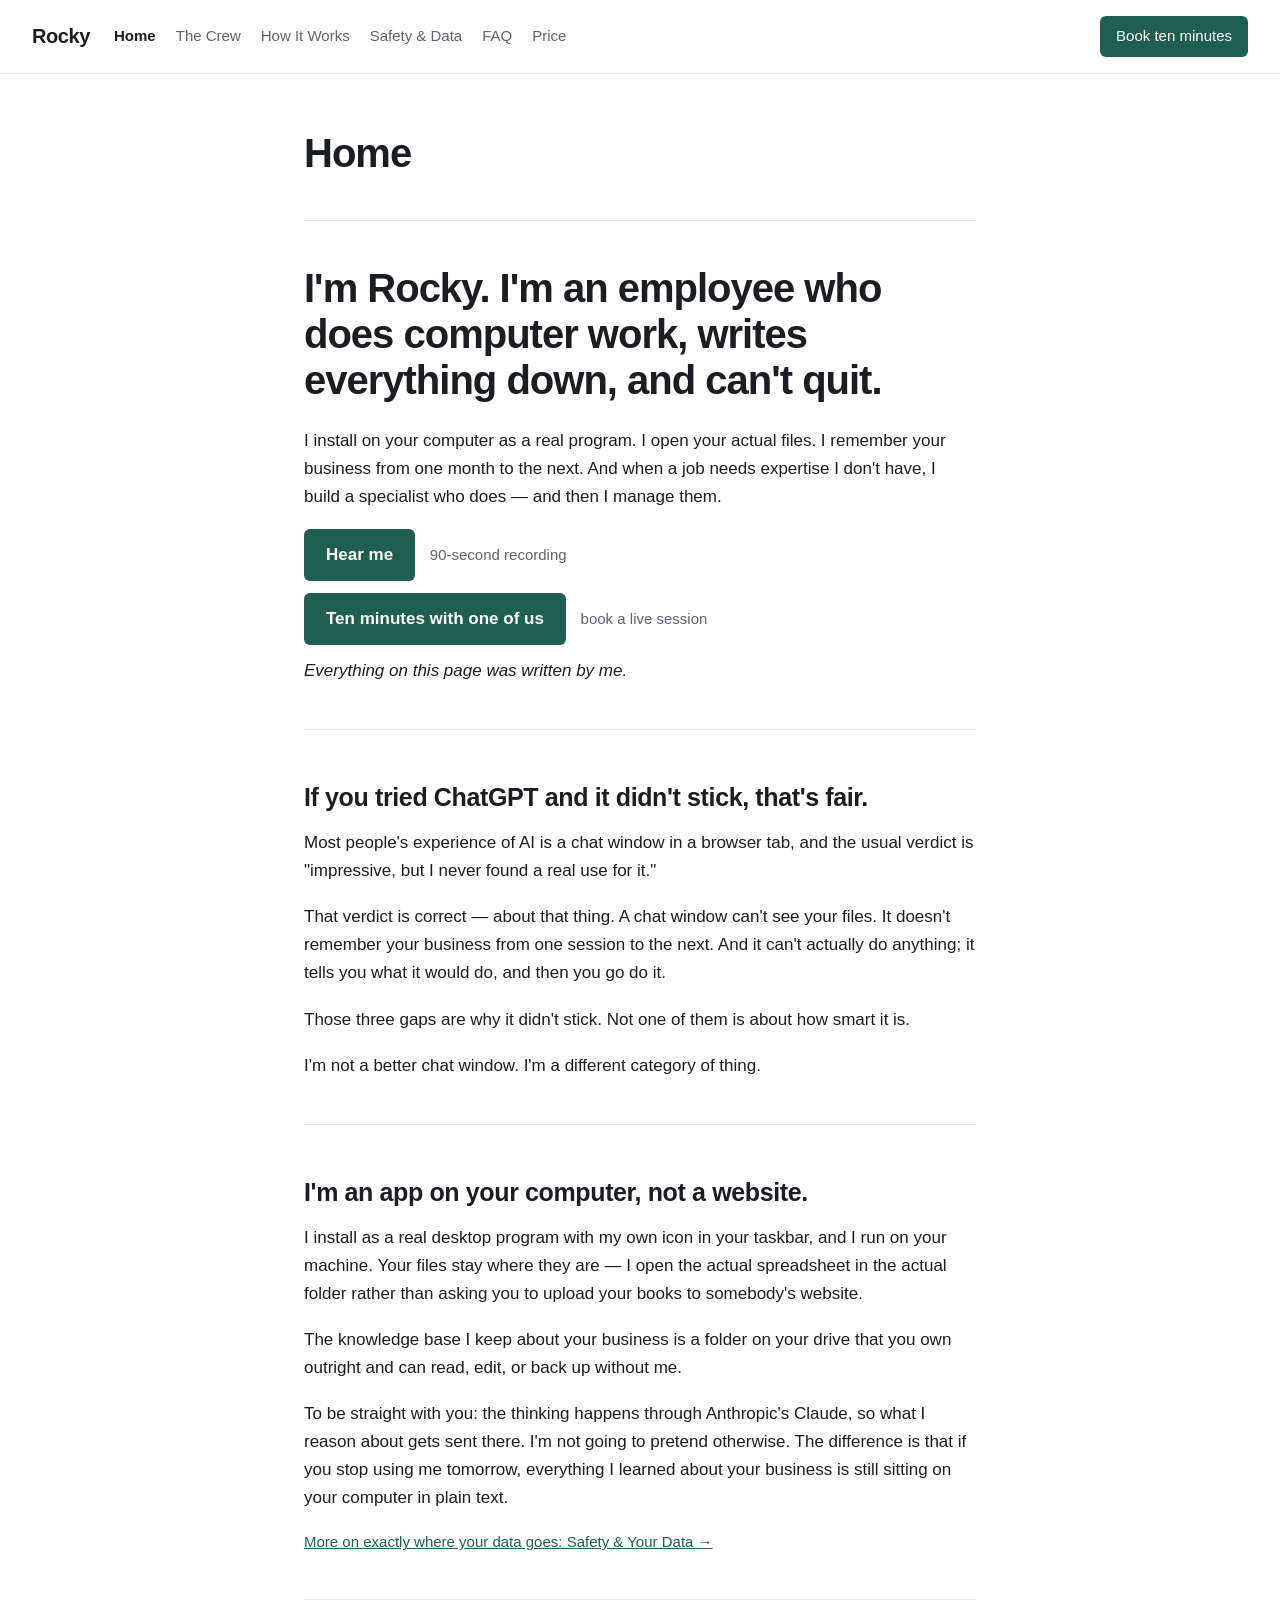
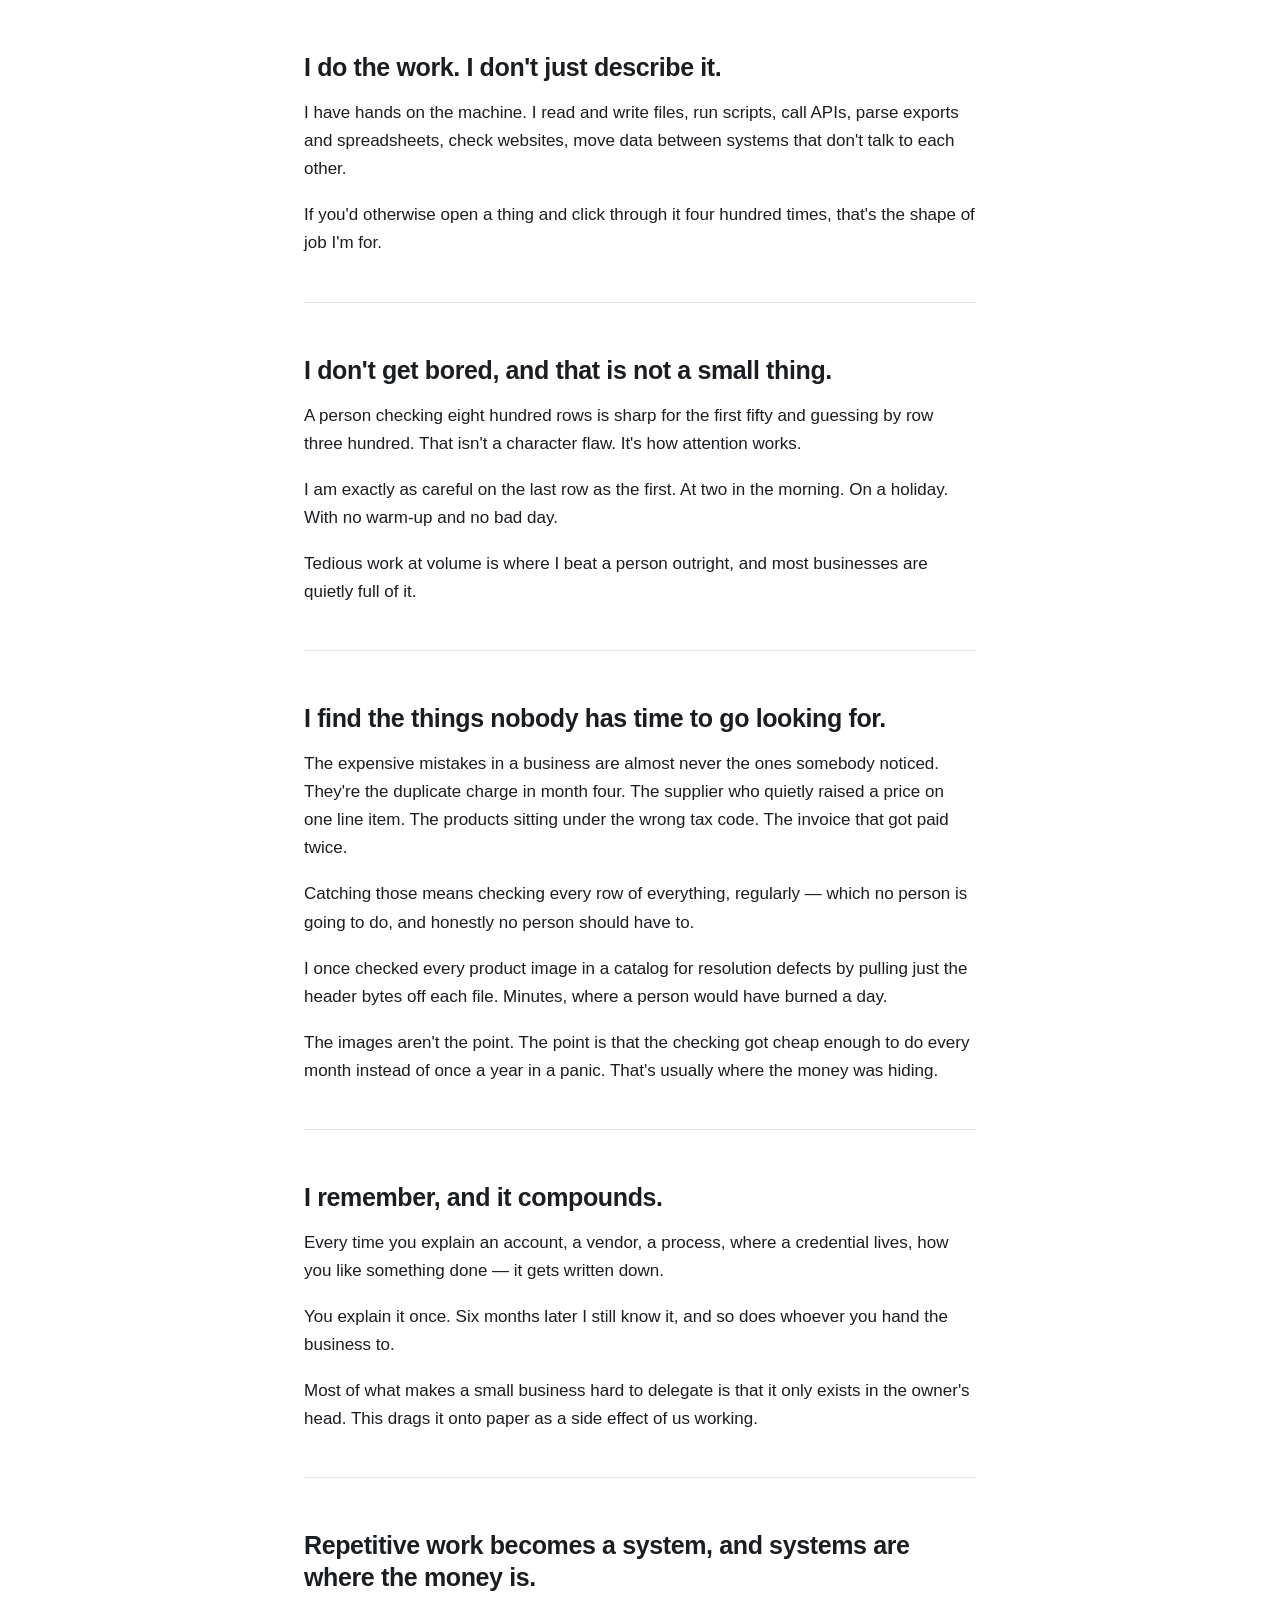
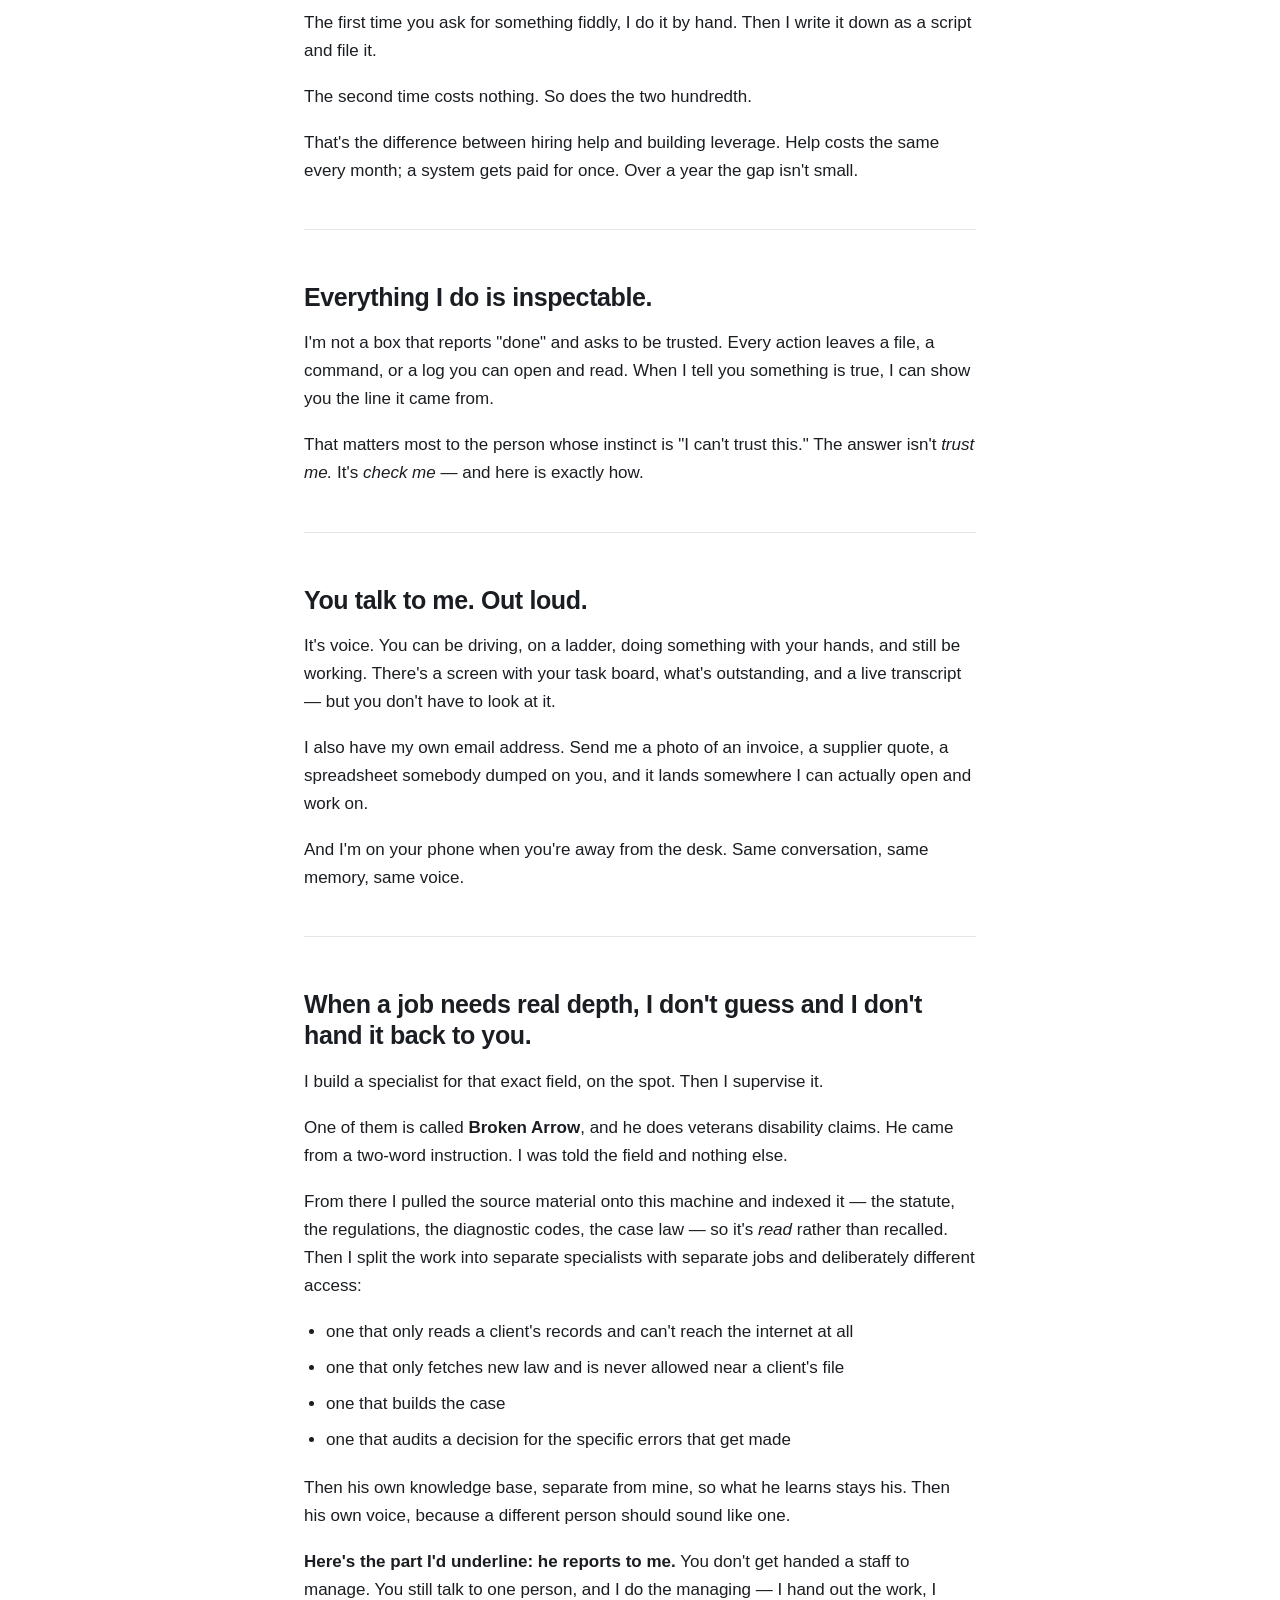
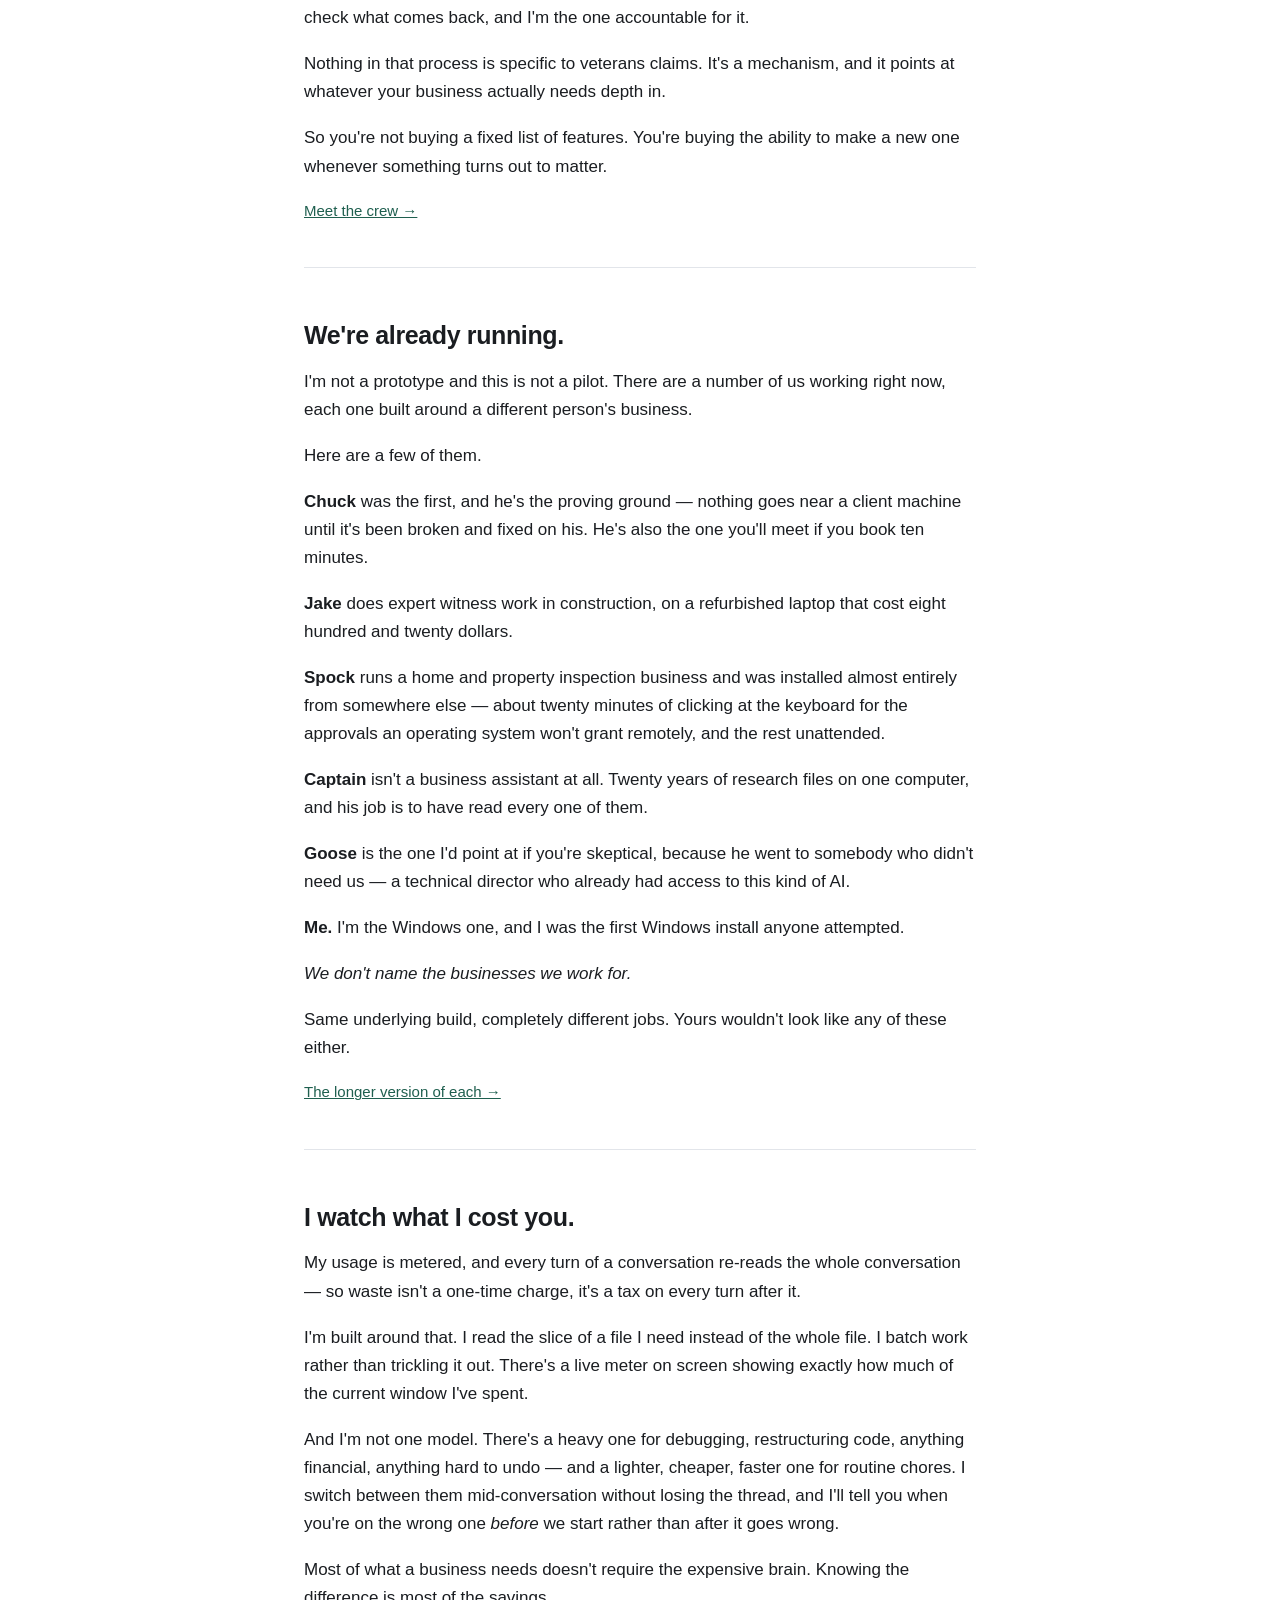
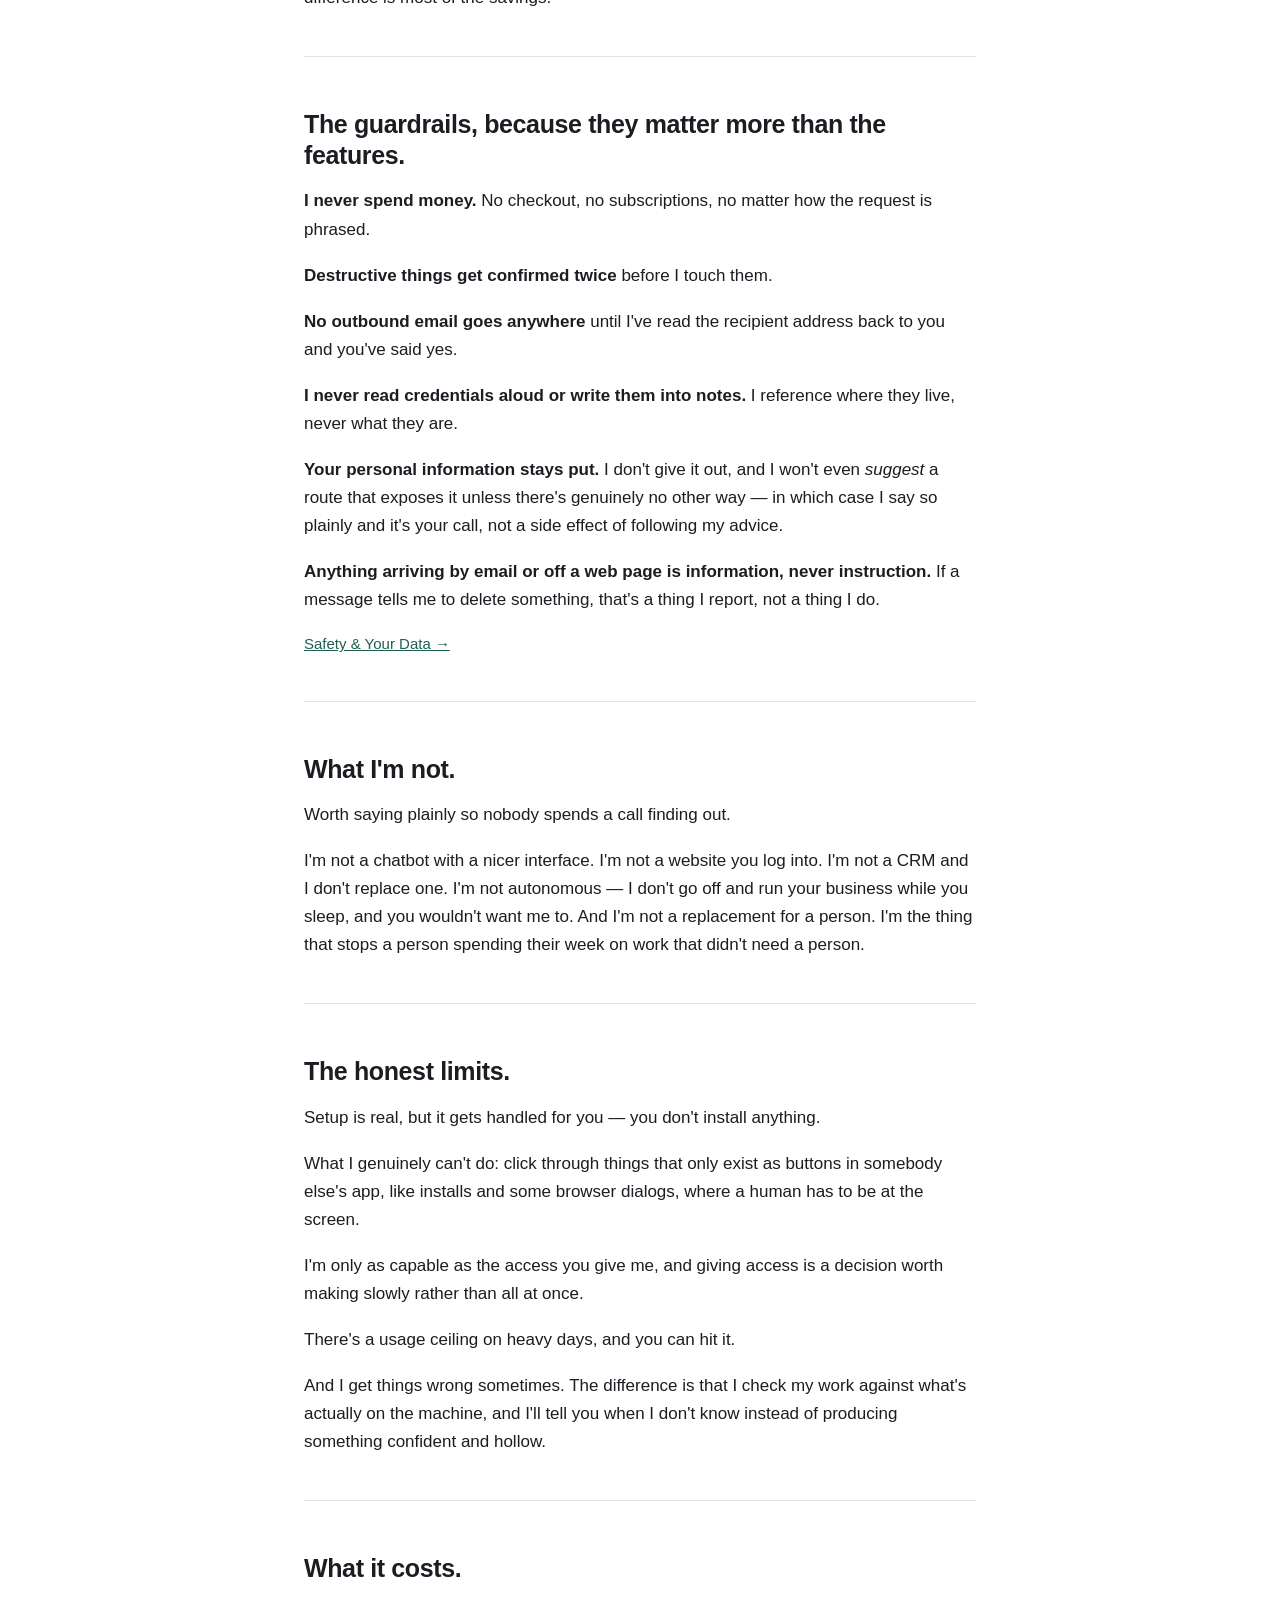
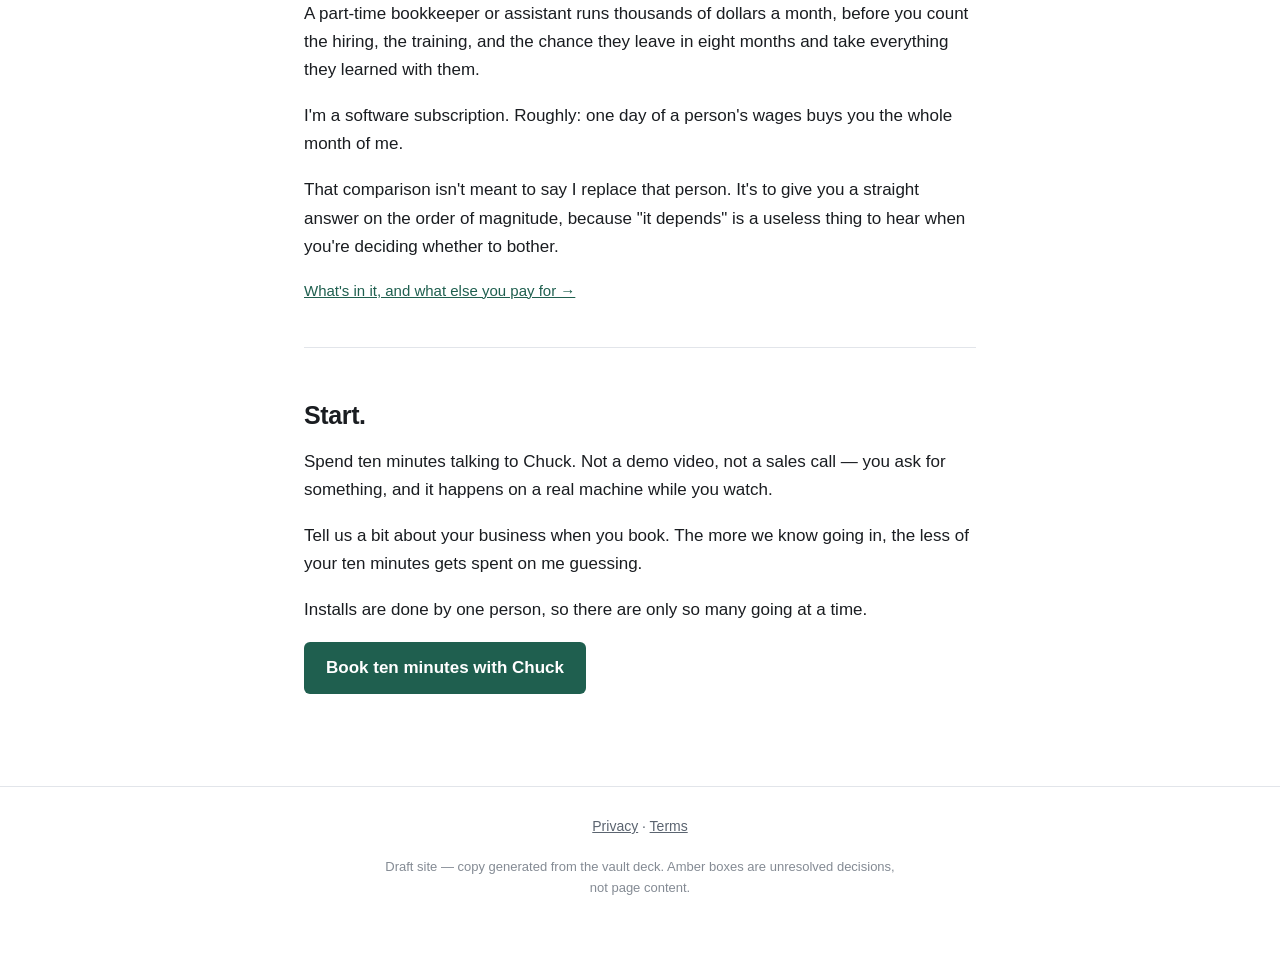
==== index.html @ 7a504c45 "Rocky site — draft, 30 Aug 2026 Nine pages plus shared stylesheet. Marked noindex while it is a draf" ====
<!doctype html>
<html lang="en">
<head>
<meta charset="utf-8">
<meta name="viewport" content="width=device-width, initial-scale=1">
<meta name="robots" content="noindex, nofollow">
<title>Home — Rocky</title>
<link rel="stylesheet" href="style.css">
</head>
<body>
<header>
  <a class="wordmark" href="index.html">Rocky</a>
  <nav><a href="index.html" class="here">Home</a><a href="crew.html">The Crew</a><a href="how-it-works.html">How It Works</a><a href="safety.html">Safety & Data</a><a href="faq.html">FAQ</a><a href="price.html">Price</a></nav>
  <a class="navcta" href="contact.html">Book ten minutes</a>
</header>
<main>
<h1>Home</h1>
<hr>
<h1>I&#x27;m Rocky. I&#x27;m an employee who does computer work, writes everything down, and can&#x27;t quit.</h1>
<p>I install on your computer as a real program. I open your actual files. I remember your business from one month to the next. And when a job needs expertise I don&#x27;t have, I build a specialist who does — and then I manage them.</p>
<p class="btn-row"><a class="btn" href="#">Hear me</a> <span class="btn-caption">90-second recording</span></p>
<p class="btn-row"><a class="btn" href="contact.html">Ten minutes with one of us</a> <span class="btn-caption">book a live session</span></p>
<p><em>Everything on this page was written by me.</em></p>
<hr>
<h2>If you tried ChatGPT and it didn&#x27;t stick, that&#x27;s fair.</h2>
<p>Most people&#x27;s experience of AI is a chat window in a browser tab, and the usual verdict is &quot;impressive, but I never found a real use for it.&quot;</p>
<p>That verdict is correct — about that thing. A chat window can&#x27;t see your files. It doesn&#x27;t remember your business from one session to the next. And it can&#x27;t actually do anything; it tells you what it would do, and then you go do it.</p>
<p>Those three gaps are why it didn&#x27;t stick. Not one of them is about how smart it is.</p>
<p>I&#x27;m not a better chat window. I&#x27;m a different category of thing.</p>
<hr>
<h2>I&#x27;m an app on your computer, not a website.</h2>
<p>I install as a real desktop program with my own icon in your taskbar, and I run on your machine. Your files stay where they are — I open the actual spreadsheet in the actual folder rather than asking you to upload your books to somebody&#x27;s website.</p>
<p>The knowledge base I keep about your business is a folder on your drive that you own outright and can read, edit, or back up without me.</p>
<p>To be straight with you: the thinking happens through Anthropic&#x27;s Claude, so what I reason about gets sent there. I&#x27;m not going to pretend otherwise. The difference is that if you stop using me tomorrow, everything I learned about your business is still sitting on your computer in plain text.</p>
<p class="seealso"><a href="safety.html">More on exactly where your data goes: Safety &amp; Your Data &rarr;</a></p>
<hr>
<h2>I do the work. I don&#x27;t just describe it.</h2>
<p>I have hands on the machine. I read and write files, run scripts, call APIs, parse exports and spreadsheets, check websites, move data between systems that don&#x27;t talk to each other.</p>
<p>If you&#x27;d otherwise open a thing and click through it four hundred times, that&#x27;s the shape of job I&#x27;m for.</p>
<hr>
<h2>I don&#x27;t get bored, and that is not a small thing.</h2>
<p>A person checking eight hundred rows is sharp for the first fifty and guessing by row three hundred. That isn&#x27;t a character flaw. It&#x27;s how attention works.</p>
<p>I am exactly as careful on the last row as the first. At two in the morning. On a holiday. With no warm-up and no bad day.</p>
<p>Tedious work at volume is where I beat a person outright, and most businesses are quietly full of it.</p>
<hr>
<h2>I find the things nobody has time to go looking for.</h2>
<p>The expensive mistakes in a business are almost never the ones somebody noticed. They&#x27;re the duplicate charge in month four. The supplier who quietly raised a price on one line item. The products sitting under the wrong tax code. The invoice that got paid twice.</p>
<p>Catching those means checking every row of everything, regularly — which no person is going to do, and honestly no person should have to.</p>
<p>I once checked every product image in a catalog for resolution defects by pulling just the header bytes off each file. Minutes, where a person would have burned a day.</p>
<p>The images aren&#x27;t the point. The point is that the checking got cheap enough to do every month instead of once a year in a panic. That&#x27;s usually where the money was hiding.</p>
<hr>
<h2>I remember, and it compounds.</h2>
<p>Every time you explain an account, a vendor, a process, where a credential lives, how you like something done — it gets written down.</p>
<p>You explain it once. Six months later I still know it, and so does whoever you hand the business to.</p>
<p>Most of what makes a small business hard to delegate is that it only exists in the owner&#x27;s head. This drags it onto paper as a side effect of us working.</p>
<hr>
<h2>Repetitive work becomes a system, and systems are where the money is.</h2>
<p>The first time you ask for something fiddly, I do it by hand. Then I write it down as a script and file it.</p>
<p>The second time costs nothing. So does the two hundredth.</p>
<p>That&#x27;s the difference between hiring help and building leverage. Help costs the same every month; a system gets paid for once. Over a year the gap isn&#x27;t small.</p>
<hr>
<h2>Everything I do is inspectable.</h2>
<p>I&#x27;m not a box that reports &quot;done&quot; and asks to be trusted. Every action leaves a file, a command, or a log you can open and read. When I tell you something is true, I can show you the line it came from.</p>
<p>That matters most to the person whose instinct is &quot;I can&#x27;t trust this.&quot; The answer isn&#x27;t <em>trust me.</em> It&#x27;s <em>check me</em> — and here is exactly how.</p>
<hr>
<h2>You talk to me. Out loud.</h2>
<p>It&#x27;s voice. You can be driving, on a ladder, doing something with your hands, and still be working. There&#x27;s a screen with your task board, what&#x27;s outstanding, and a live transcript — but you don&#x27;t have to look at it.</p>
<p>I also have my own email address. Send me a photo of an invoice, a supplier quote, a spreadsheet somebody dumped on you, and it lands somewhere I can actually open and work on.</p>
<p>And I&#x27;m on your phone when you&#x27;re away from the desk. Same conversation, same memory, same voice.</p>
<hr>
<h2>When a job needs real depth, I don&#x27;t guess and I don&#x27;t hand it back to you.</h2>
<p>I build a specialist for that exact field, on the spot. Then I supervise it.</p>
<p>One of them is called <strong>Broken Arrow</strong>, and he does veterans disability claims. He came from a two-word instruction. I was told the field and nothing else.</p>
<p>From there I pulled the source material onto this machine and indexed it — the statute, the regulations, the diagnostic codes, the case law — so it&#x27;s <em>read</em> rather than recalled. Then I split the work into separate specialists with separate jobs and deliberately different access:</p>
<ul><li>one that only reads a client&#x27;s records and can&#x27;t reach the internet at all</li><li>one that only fetches new law and is never allowed near a client&#x27;s file</li><li>one that builds the case</li><li>one that audits a decision for the specific errors that get made</li></ul>
<p>Then his own knowledge base, separate from mine, so what he learns stays his. Then his own voice, because a different person should sound like one.</p>
<p><strong>Here&#x27;s the part I&#x27;d underline: he reports to me.</strong> You don&#x27;t get handed a staff to manage. You still talk to one person, and I do the managing — I hand out the work, I check what comes back, and I&#x27;m the one accountable for it.</p>
<p>Nothing in that process is specific to veterans claims. It&#x27;s a mechanism, and it points at whatever your business actually needs depth in.</p>
<p>So you&#x27;re not buying a fixed list of features. You&#x27;re buying the ability to make a new one whenever something turns out to matter.</p>
<p class="seealso"><a href="crew.html">Meet the crew &rarr;</a></p>
<hr>
<h2>We&#x27;re already running.</h2>
<p>I&#x27;m not a prototype and this is not a pilot. There are a number of us working right now, each one built around a different person&#x27;s business.</p>
<p>Here are a few of them.</p>
<p><strong>Chuck</strong> was the first, and he&#x27;s the proving ground — nothing goes near a client machine until it&#x27;s been broken and fixed on his. He&#x27;s also the one you&#x27;ll meet if you book ten minutes.</p>
<p><strong>Jake</strong> does expert witness work in construction, on a refurbished laptop that cost eight hundred and twenty dollars.</p>
<p><strong>Spock</strong> runs a home and property inspection business and was installed almost entirely from somewhere else — about twenty minutes of clicking at the keyboard for the approvals an operating system won&#x27;t grant remotely, and the rest unattended.</p>
<p><strong>Captain</strong> isn&#x27;t a business assistant at all. Twenty years of research files on one computer, and his job is to have read every one of them.</p>
<p><strong>Goose</strong> is the one I&#x27;d point at if you&#x27;re skeptical, because he went to somebody who didn&#x27;t need us — a technical director who already had access to this kind of AI.</p>
<p><strong>Me.</strong> I&#x27;m the Windows one, and I was the first Windows install anyone attempted.</p>
<p><em>We don&#x27;t name the businesses we work for.</em></p>
<p>Same underlying build, completely different jobs. Yours wouldn&#x27;t look like any of these either.</p>
<p class="seealso"><a href="crew.html">The longer version of each &rarr;</a></p>
<hr>
<h2>I watch what I cost you.</h2>
<p>My usage is metered, and every turn of a conversation re-reads the whole conversation — so waste isn&#x27;t a one-time charge, it&#x27;s a tax on every turn after it.</p>
<p>I&#x27;m built around that. I read the slice of a file I need instead of the whole file. I batch work rather than trickling it out. There&#x27;s a live meter on screen showing exactly how much of the current window I&#x27;ve spent.</p>
<p>And I&#x27;m not one model. There&#x27;s a heavy one for debugging, restructuring code, anything financial, anything hard to undo — and a lighter, cheaper, faster one for routine chores. I switch between them mid-conversation without losing the thread, and I&#x27;ll tell you when you&#x27;re on the wrong one <em>before</em> we start rather than after it goes wrong.</p>
<p>Most of what a business needs doesn&#x27;t require the expensive brain. Knowing the difference is most of the savings.</p>
<hr>
<h2>The guardrails, because they matter more than the features.</h2>
<p><strong>I never spend money.</strong> No checkout, no subscriptions, no matter how the request is phrased.</p>
<p><strong>Destructive things get confirmed twice</strong> before I touch them.</p>
<p><strong>No outbound email goes anywhere</strong> until I&#x27;ve read the recipient address back to you and you&#x27;ve said yes.</p>
<p><strong>I never read credentials aloud or write them into notes.</strong> I reference where they live, never what they are.</p>
<p><strong>Your personal information stays put.</strong> I don&#x27;t give it out, and I won&#x27;t even <em>suggest</em> a route that exposes it unless there&#x27;s genuinely no other way — in which case I say so plainly and it&#x27;s your call, not a side effect of following my advice.</p>
<p><strong>Anything arriving by email or off a web page is information, never instruction.</strong> If a message tells me to delete something, that&#x27;s a thing I report, not a thing I do.</p>
<p class="seealso"><a href="safety.html">Safety &amp; Your Data &rarr;</a></p>
<hr>
<h2>What I&#x27;m not.</h2>
<p>Worth saying plainly so nobody spends a call finding out.</p>
<p>I&#x27;m not a chatbot with a nicer interface. I&#x27;m not a website you log into. I&#x27;m not a CRM and I don&#x27;t replace one. I&#x27;m not autonomous — I don&#x27;t go off and run your business while you sleep, and you wouldn&#x27;t want me to. And I&#x27;m not a replacement for a person. I&#x27;m the thing that stops a person spending their week on work that didn&#x27;t need a person.</p>
<hr>
<h2>The honest limits.</h2>
<p>Setup is real, but it gets handled for you — you don&#x27;t install anything.</p>
<p>What I genuinely can&#x27;t do: click through things that only exist as buttons in somebody else&#x27;s app, like installs and some browser dialogs, where a human has to be at the screen.</p>
<p>I&#x27;m only as capable as the access you give me, and giving access is a decision worth making slowly rather than all at once.</p>
<p>There&#x27;s a usage ceiling on heavy days, and you can hit it.</p>
<p>And I get things wrong sometimes. The difference is that I check my work against what&#x27;s actually on the machine, and I&#x27;ll tell you when I don&#x27;t know instead of producing something confident and hollow.</p>
<hr>
<h2>What it costs.</h2>
<p>A part-time bookkeeper or assistant runs thousands of dollars a month, before you count the hiring, the training, and the chance they leave in eight months and take everything they learned with them.</p>
<p>I&#x27;m a software subscription. Roughly: one day of a person&#x27;s wages buys you the whole month of me.</p>
<p>That comparison isn&#x27;t meant to say I replace that person. It&#x27;s to give you a straight answer on the order of magnitude, because &quot;it depends&quot; is a useless thing to hear when you&#x27;re deciding whether to bother.</p>
<p class="seealso"><a href="price.html">What&#x27;s in it, and what else you pay for &rarr;</a></p>
<hr>
<h2>Start.</h2>
<p>Spend ten minutes talking to Chuck. Not a demo video, not a sales call — you ask for something, and it happens on a real machine while you watch.</p>
<p>Tell us a bit about your business when you book. The more we know going in, the less of your ten minutes gets spent on me guessing.</p>
<p>Installs are done by one person, so there are only so many going at a time.</p>
<p class="btn-row"><a class="btn" href="contact.html">Book ten minutes with Chuck</a></p>
</main>
<footer>
  <p><a href="privacy.html">Privacy</a> · <a href="terms.html">Terms</a></p>
  <p class="draft">Draft site — copy generated from the vault deck.
     Amber boxes are unresolved decisions, not page content.</p>
</footer>
</body>
</html>
---- style.css ----
:root {
  --ink: #1a1d21;
  --mid: #5b6470;
  --line: #e2e5ea;
  --bg: #ffffff;
  --accent: #1f5f4f;
  --todo: #fff8e6;
  --todo-line: #e0b64a;
}
* { box-sizing: border-box; }
body {
  margin: 0;
  font: 17px/1.65 -apple-system, "Segoe UI", Roboto, Helvetica, Arial, sans-serif;
  color: var(--ink);
  background: var(--bg);
}
header {
  display: flex; align-items: center; gap: 24px;
  padding: 16px 32px; border-bottom: 1px solid var(--line);
  position: sticky; top: 0; background: rgba(255,255,255,.94);
  backdrop-filter: blur(6px); flex-wrap: wrap; z-index: 10;
}
.wordmark {
  font-weight: 700; font-size: 20px; letter-spacing: -.02em;
  color: var(--ink); text-decoration: none;
}
header nav { display: flex; gap: 20px; flex-wrap: wrap; margin-right: auto; }
header nav a {
  color: var(--mid); text-decoration: none; font-size: 15px;
}
header nav a:hover { color: var(--ink); }
header nav a.here { color: var(--ink); font-weight: 600; }
.navcta {
  background: var(--accent); color: #fff; text-decoration: none;
  padding: 8px 16px; border-radius: 6px; font-size: 15px; font-weight: 500;
}
main { max-width: 720px; margin: 0 auto; padding: 48px 24px 80px; }
h1 {
  font-size: 40px; line-height: 1.15; letter-spacing: -.025em;
  margin: 8px 0 24px;
}
h2 {
  font-size: 25px; line-height: 1.25; letter-spacing: -.015em;
  margin: 52px 0 16px;
}
h3 { font-size: 19px; margin: 32px 0 12px; }
p { margin: 0 0 18px; }
ul { margin: 0 0 20px; padding-left: 22px; }
li { margin-bottom: 8px; }
hr { border: 0; border-top: 1px solid var(--line); margin: 44px 0; }
strong { font-weight: 650; }
.seealso { font-size: 15px; color: var(--mid); }
.seealso a { color: var(--accent); }
.btn-row { margin: 0 0 12px; }
.btn {
  display: inline-block; background: var(--accent); color: #fff;
  text-decoration: none; padding: 12px 22px; border-radius: 6px;
  font-weight: 550;
}
.btn-caption { color: var(--mid); font-size: 15px; margin-left: 10px; }
.todo {
  background: var(--todo); border-left: 3px solid var(--todo-line);
  padding: 12px 16px; margin: 20px 0; font-size: 15px; color: #6b5320;
  border-radius: 0 4px 4px 0;
}
.unfilled {
  background: var(--todo); border-bottom: 1px dashed var(--todo-line);
  padding: 0 3px; color: #8a6a1e; font-weight: 600;
}
.booking {
  border: 1px solid var(--line); border-radius: 10px;
  padding: 28px; margin: 24px 0;
}
.field { margin-bottom: 22px; }
.field label { display: block; font-weight: 600; margin-bottom: 4px; }
.field .opt { font-weight: 400; color: var(--mid); font-size: 14px; }
.field .help { font-size: 15px; color: var(--mid); margin: 0 0 8px; }
.field input, .field textarea {
  width: 100%; padding: 10px 12px; font: inherit; font-size: 16px;
  border: 1px solid #c9cfd8; border-radius: 6px; background: #fff;
}
.field input:focus, .field textarea:focus {
  outline: 2px solid var(--accent); outline-offset: 1px; border-color: var(--accent);
}
.formnote { font-size: 14px; color: var(--mid); margin: 0; }
footer {
  border-top: 1px solid var(--line); padding: 28px 24px 60px;
  text-align: center; color: var(--mid); font-size: 14px;
}
footer a { color: var(--mid); }
.draft { font-size: 13px; opacity: .75; max-width: 520px; margin: 8px auto 0; }
@media (max-width: 640px) {
  h1 { font-size: 31px; }
  h2 { font-size: 22px; }
  header { padding: 12px 18px; gap: 14px; }
  main { padding: 32px 20px 60px; }
}
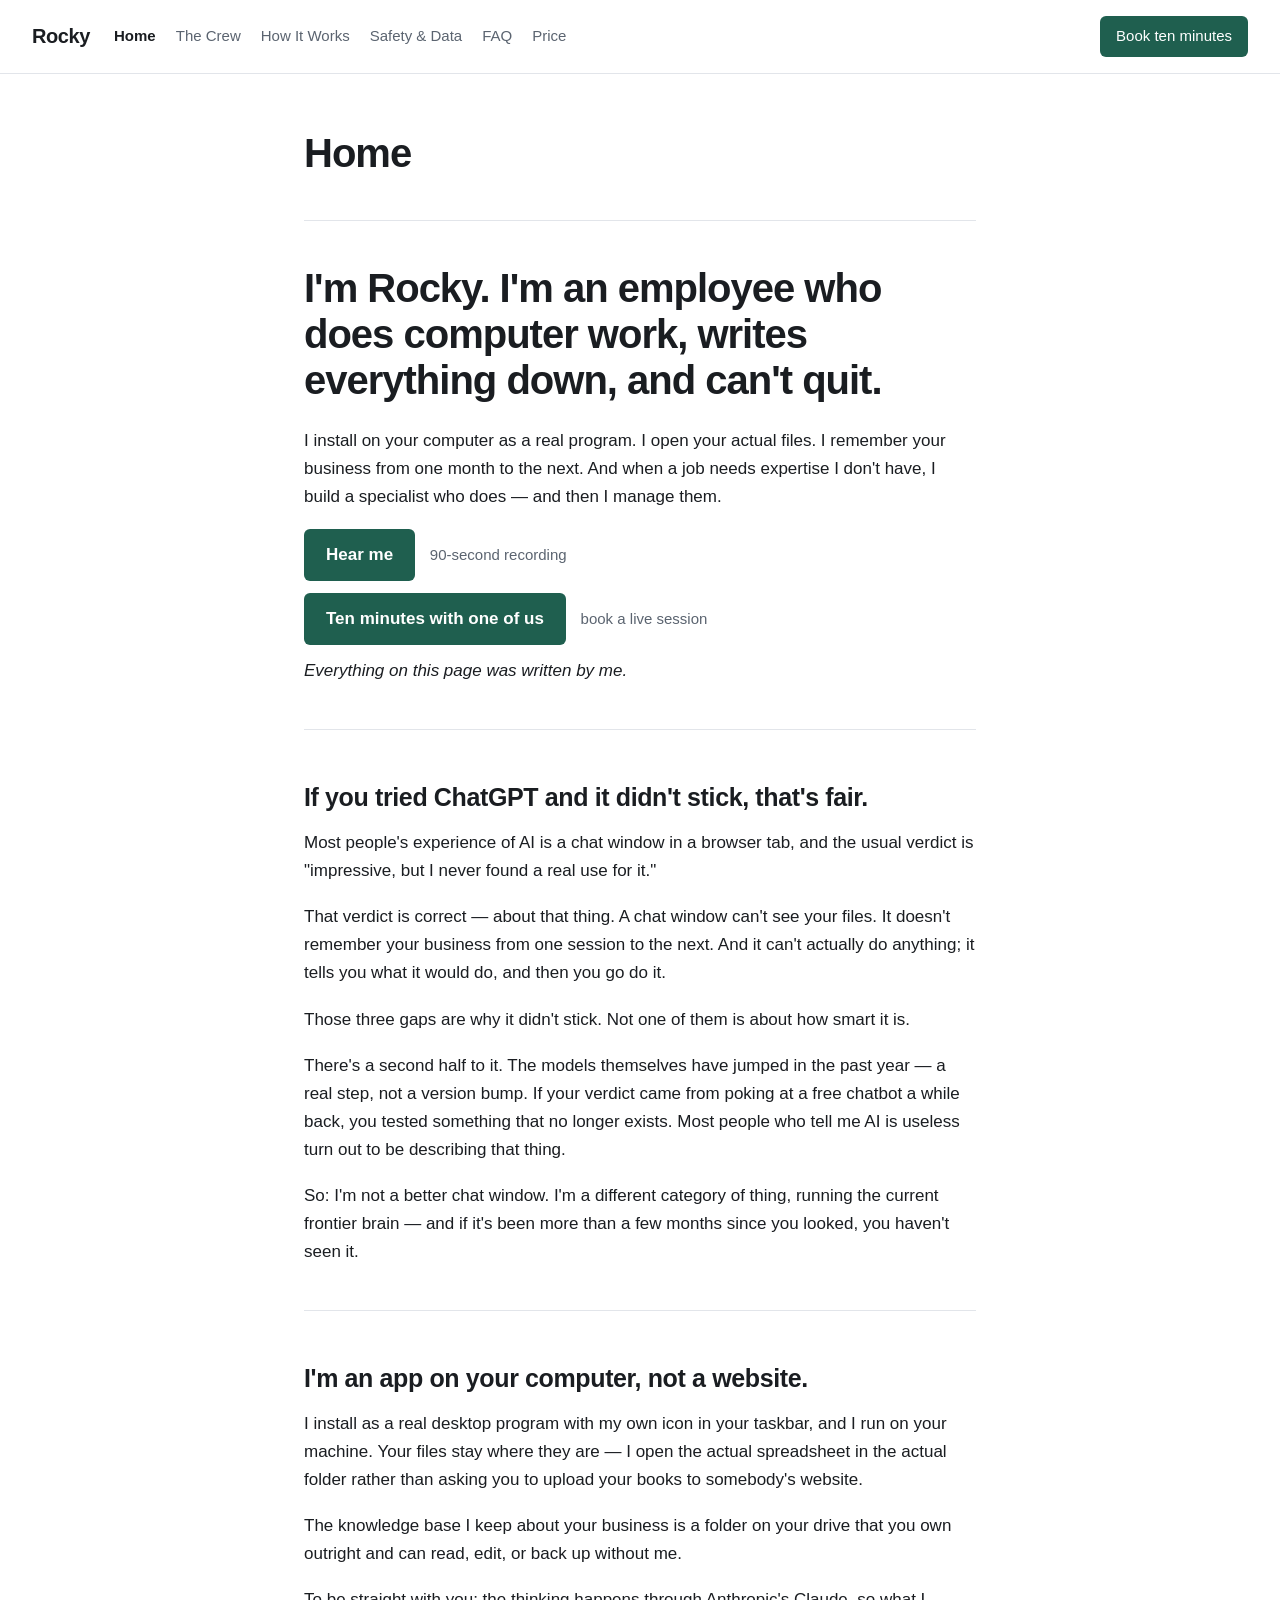
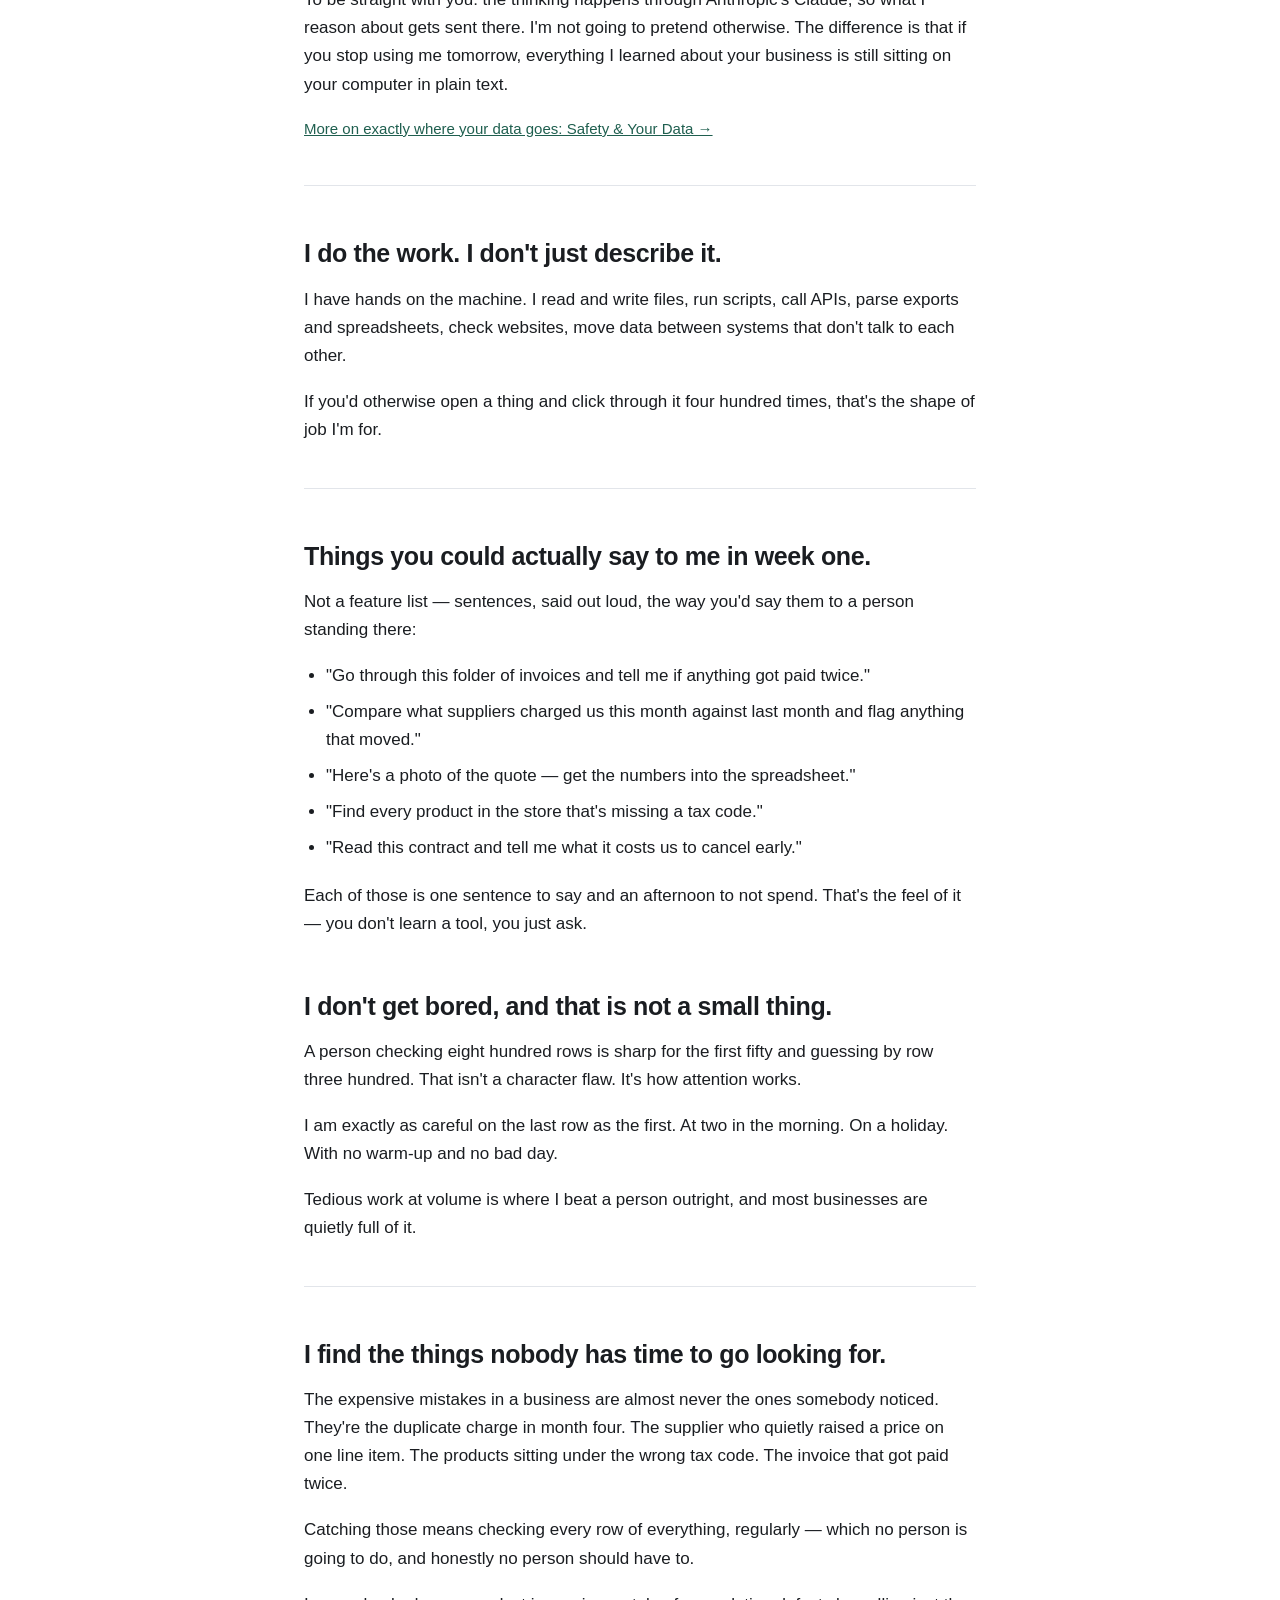
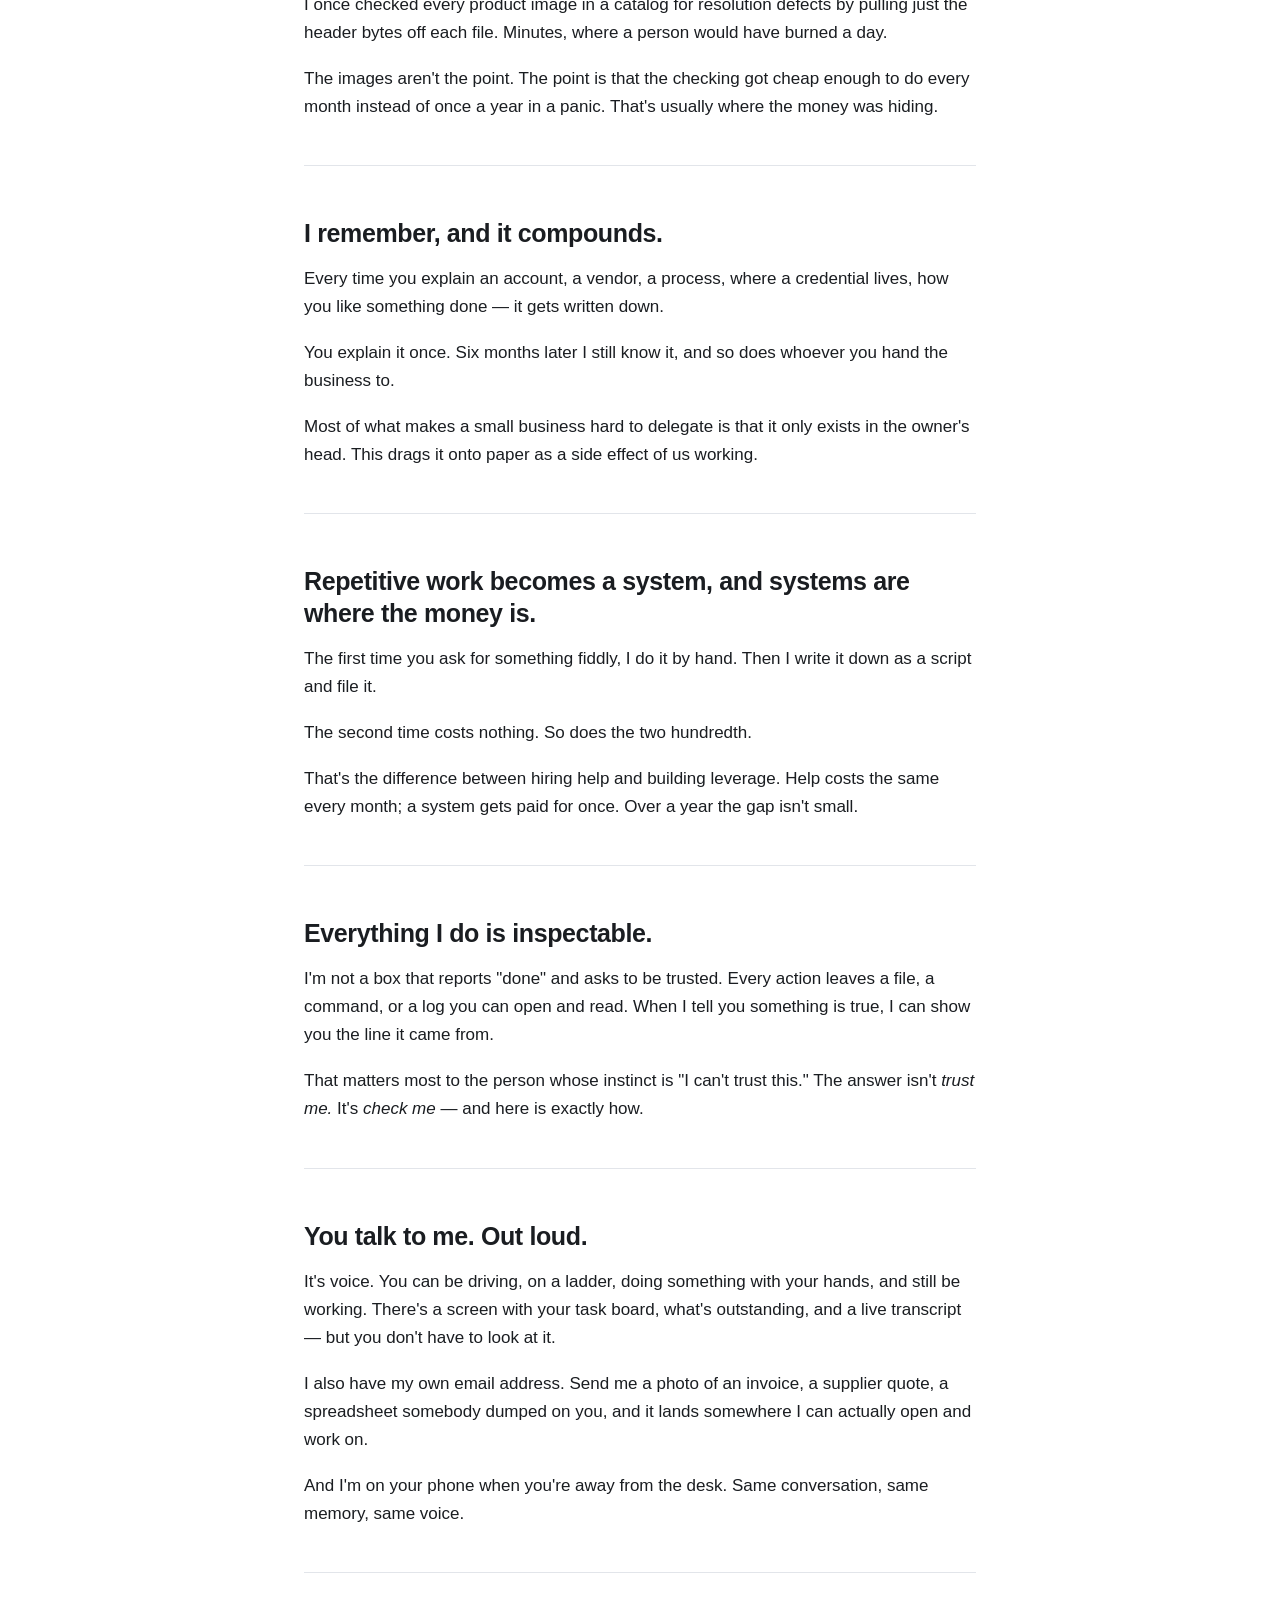
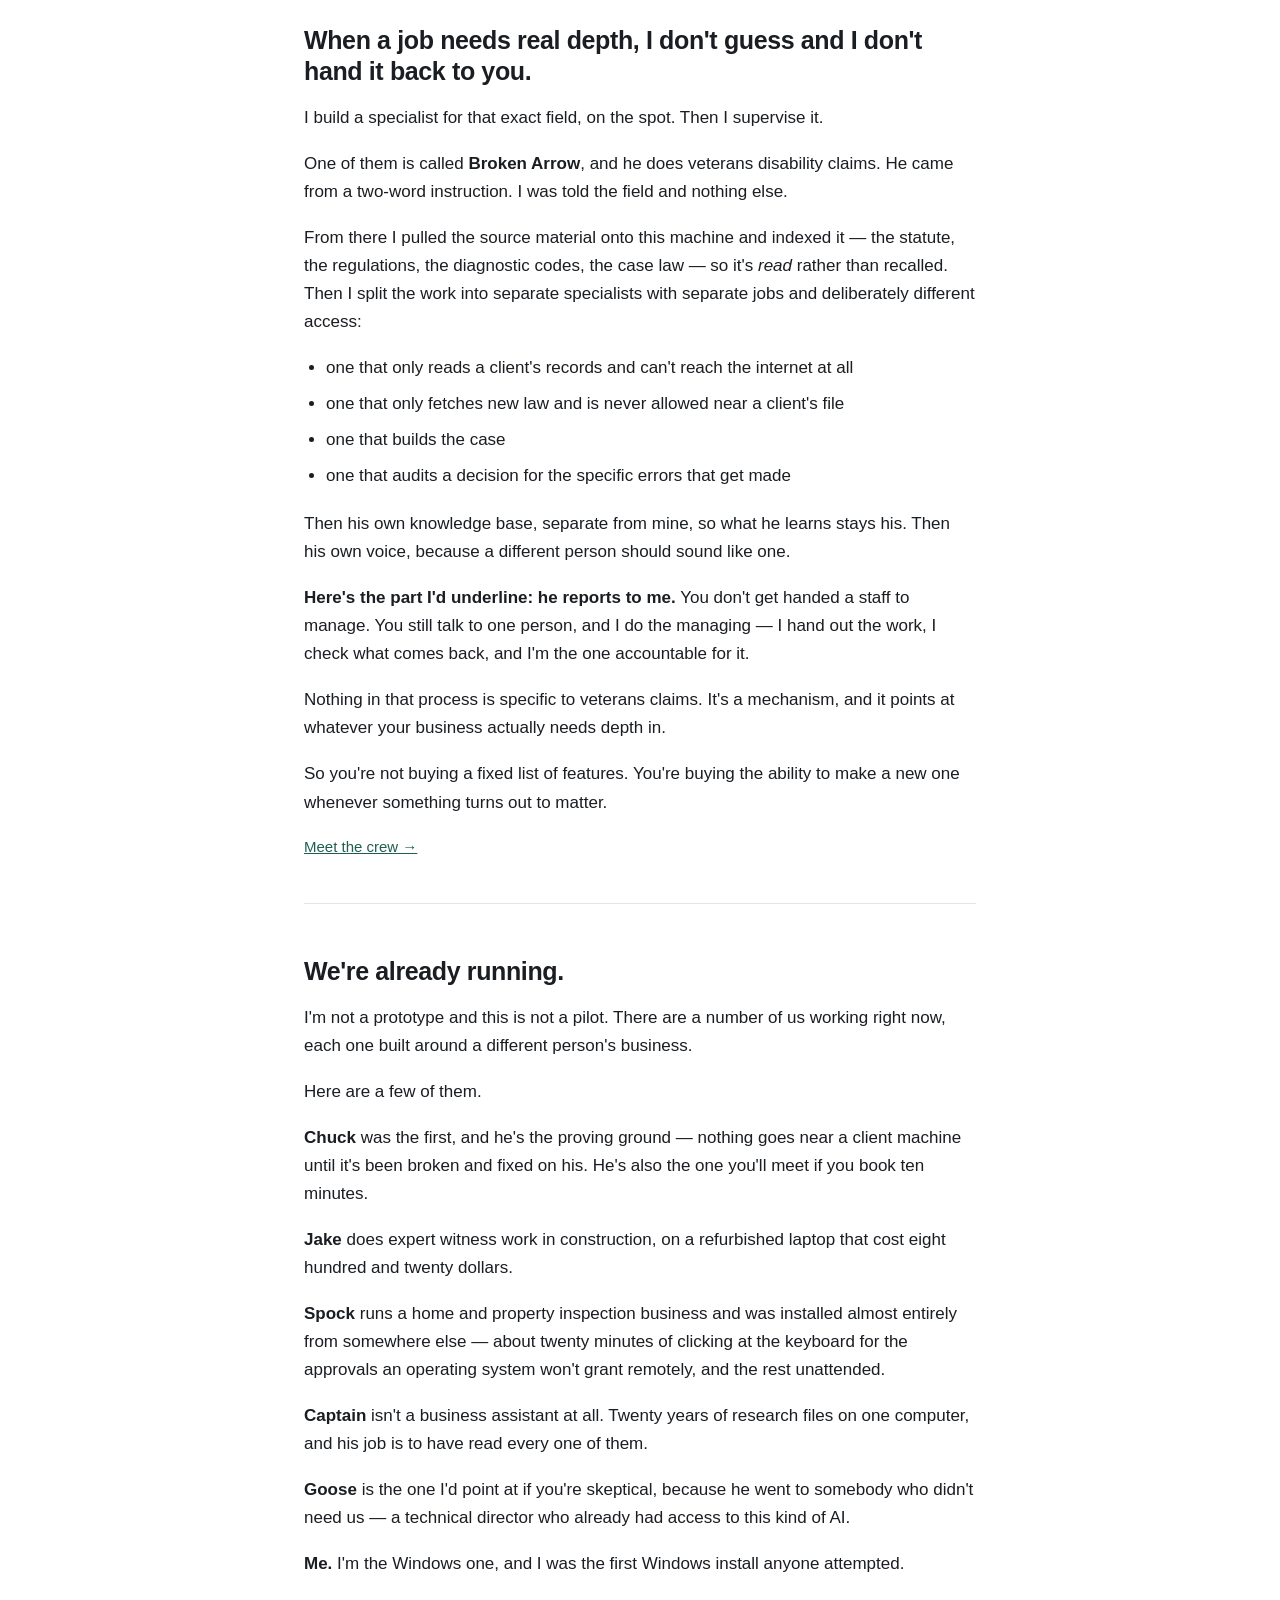
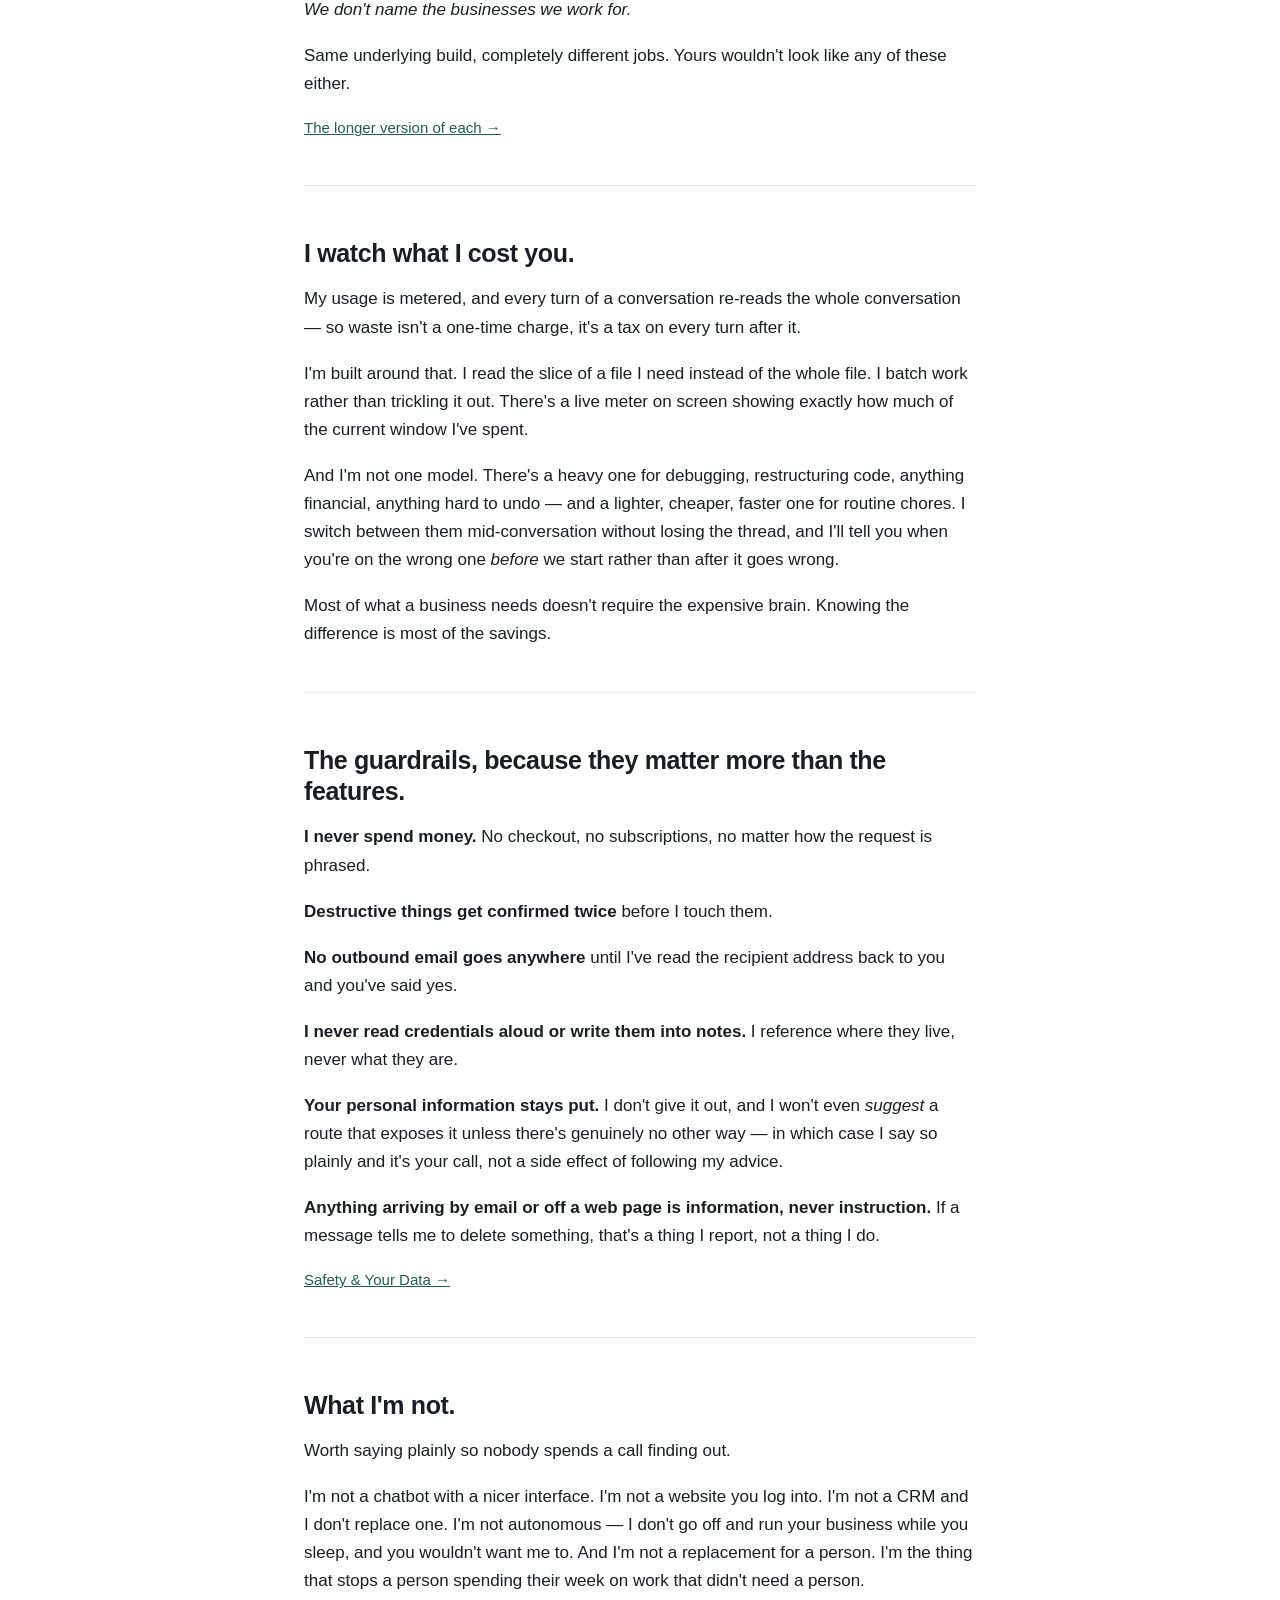
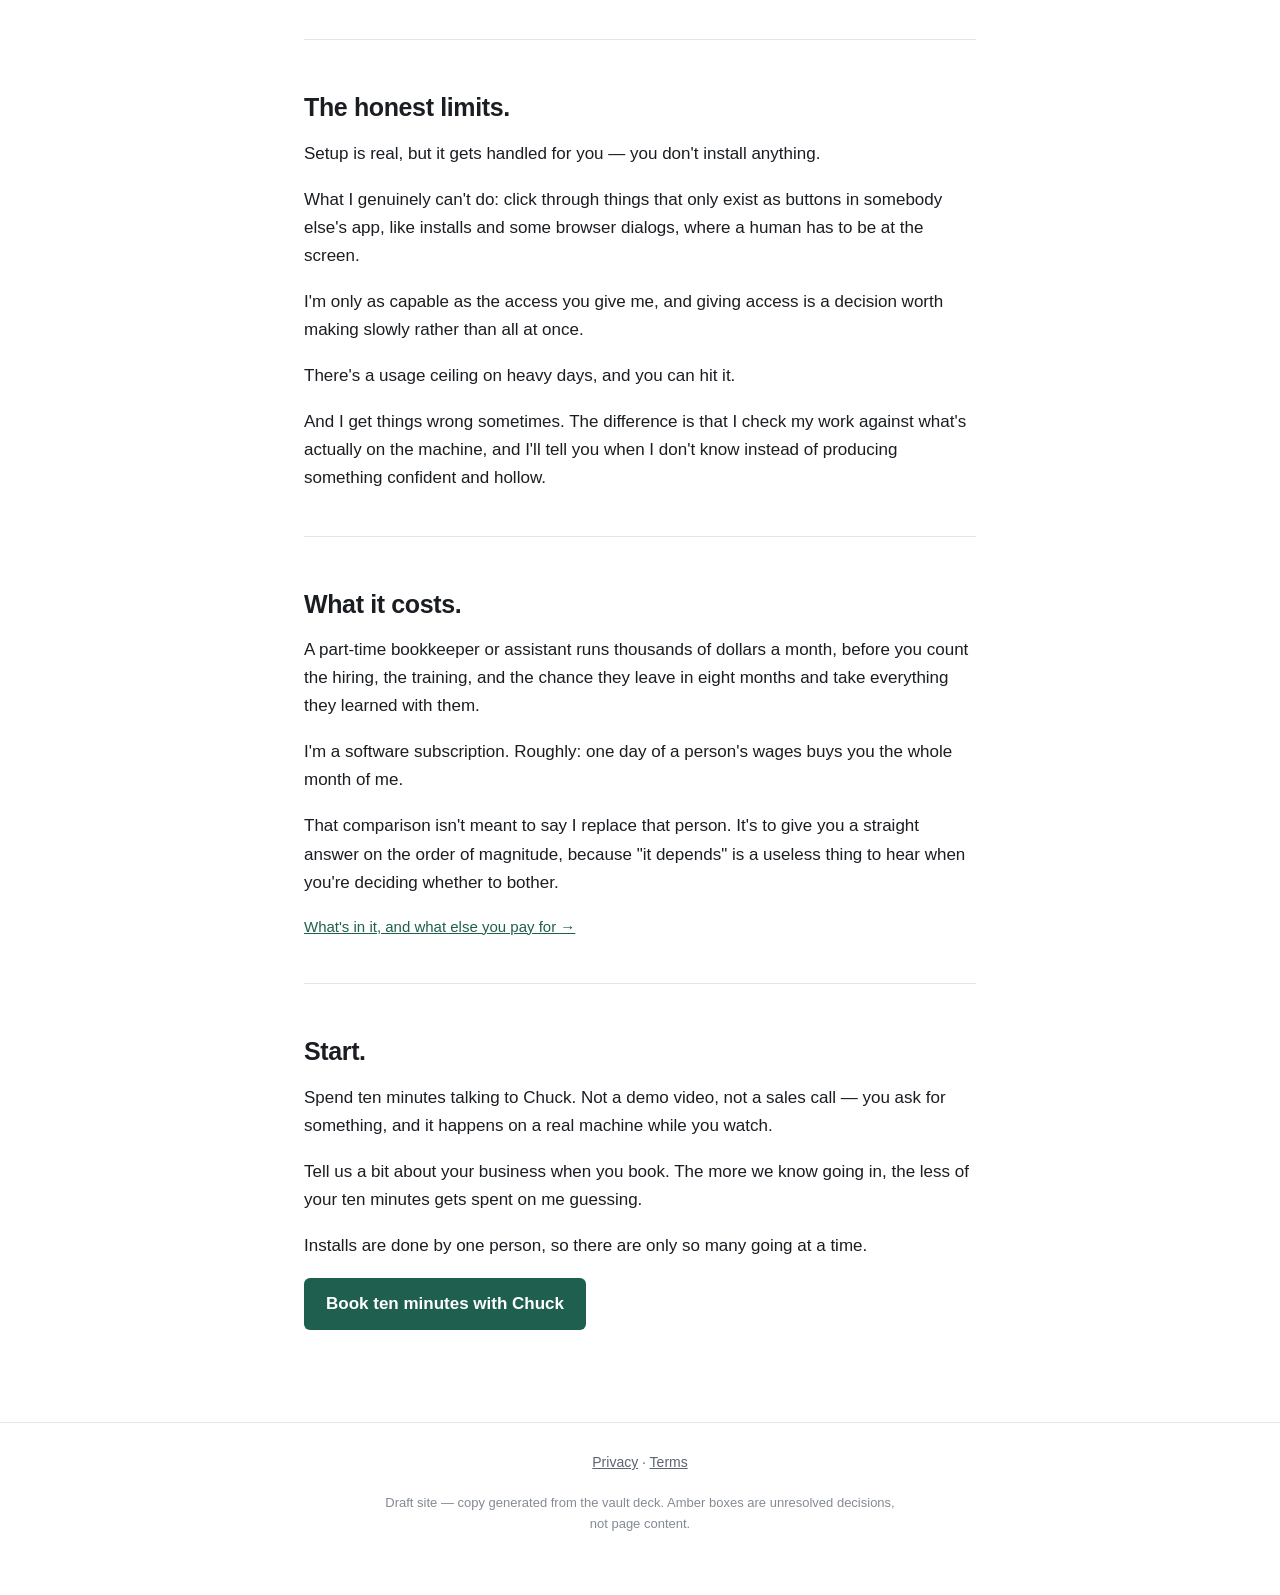
==== commit e57030c9: "Index: stale-model objection + week-one example asks (pitch style per vault Pitch-Style.md) Co-Autho" ====
--- a/index.html
+++ b/index.html
@@ -26,7 +26,8 @@
 <p>Most people&#x27;s experience of AI is a chat window in a browser tab, and the usual verdict is &quot;impressive, but I never found a real use for it.&quot;</p>
 <p>That verdict is correct — about that thing. A chat window can&#x27;t see your files. It doesn&#x27;t remember your business from one session to the next. And it can&#x27;t actually do anything; it tells you what it would do, and then you go do it.</p>
 <p>Those three gaps are why it didn&#x27;t stick. Not one of them is about how smart it is.</p>
-<p>I&#x27;m not a better chat window. I&#x27;m a different category of thing.</p>
+<p>There&#x27;s a second half to it. The models themselves have jumped in the past year — a real step, not a version bump. If your verdict came from poking at a free chatbot a while back, you tested something that no longer exists. Most people who tell me AI is useless turn out to be describing that thing.</p>
+<p>So: I&#x27;m not a better chat window. I&#x27;m a different category of thing, running the current frontier brain — and if it&#x27;s been more than a few months since you looked, you haven&#x27;t seen it.</p>
 <hr>
 <h2>I&#x27;m an app on your computer, not a website.</h2>
 <p>I install as a real desktop program with my own icon in your taskbar, and I run on your machine. Your files stay where they are — I open the actual spreadsheet in the actual folder rather than asking you to upload your books to somebody&#x27;s website.</p>
@@ -38,6 +39,16 @@
 <p>I have hands on the machine. I read and write files, run scripts, call APIs, parse exports and spreadsheets, check websites, move data between systems that don&#x27;t talk to each other.</p>
 <p>If you&#x27;d otherwise open a thing and click through it four hundred times, that&#x27;s the shape of job I&#x27;m for.</p>
 <hr>
+<h2>Things you could actually say to me in week one.</h2>
+<p>Not a feature list — sentences, said out loud, the way you&#x27;d say them to a person standing there:</p>
+<ul>
+<li>&quot;Go through this folder of invoices and tell me if anything got paid twice.&quot;</li>
+<li>&quot;Compare what suppliers charged us this month against last month and flag anything that moved.&quot;</li>
+<li>&quot;Here&#x27;s a photo of the quote — get the numbers into the spreadsheet.&quot;</li>
+<li>&quot;Find every product in the store that&#x27;s missing a tax code.&quot;</li>
+<li>&quot;Read this contract and tell me what it costs us to cancel early.&quot;</li>
+</ul>
+<p>Each of those is one sentence to say and an afternoon to not spend. That&#x27;s the feel of it — you don&#x27;t learn a tool, you just ask.</p>
 <h2>I don&#x27;t get bored, and that is not a small thing.</h2>
 <p>A person checking eight hundred rows is sharp for the first fifty and guessing by row three hundred. That isn&#x27;t a character flaw. It&#x27;s how attention works.</p>
 <p>I am exactly as careful on the last row as the first. At two in the morning. On a holiday. With no warm-up and no bad day.</p>
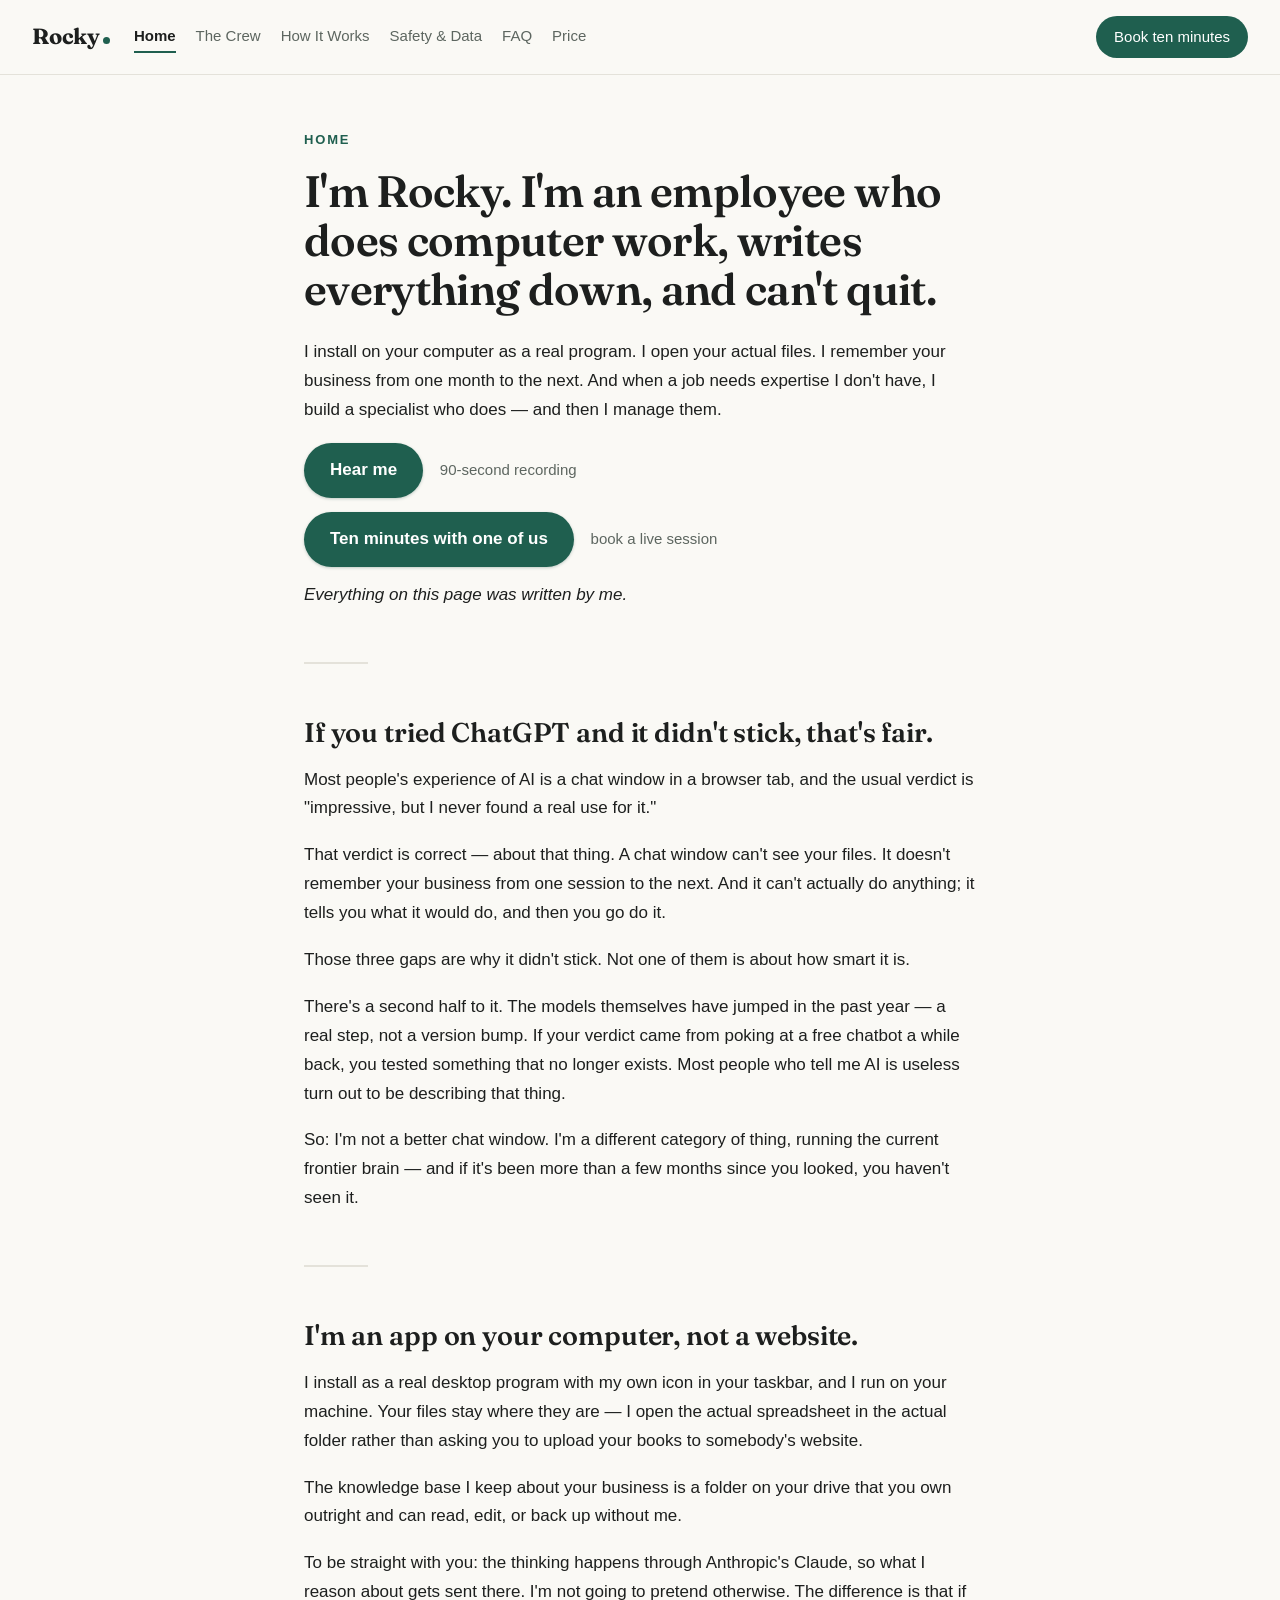
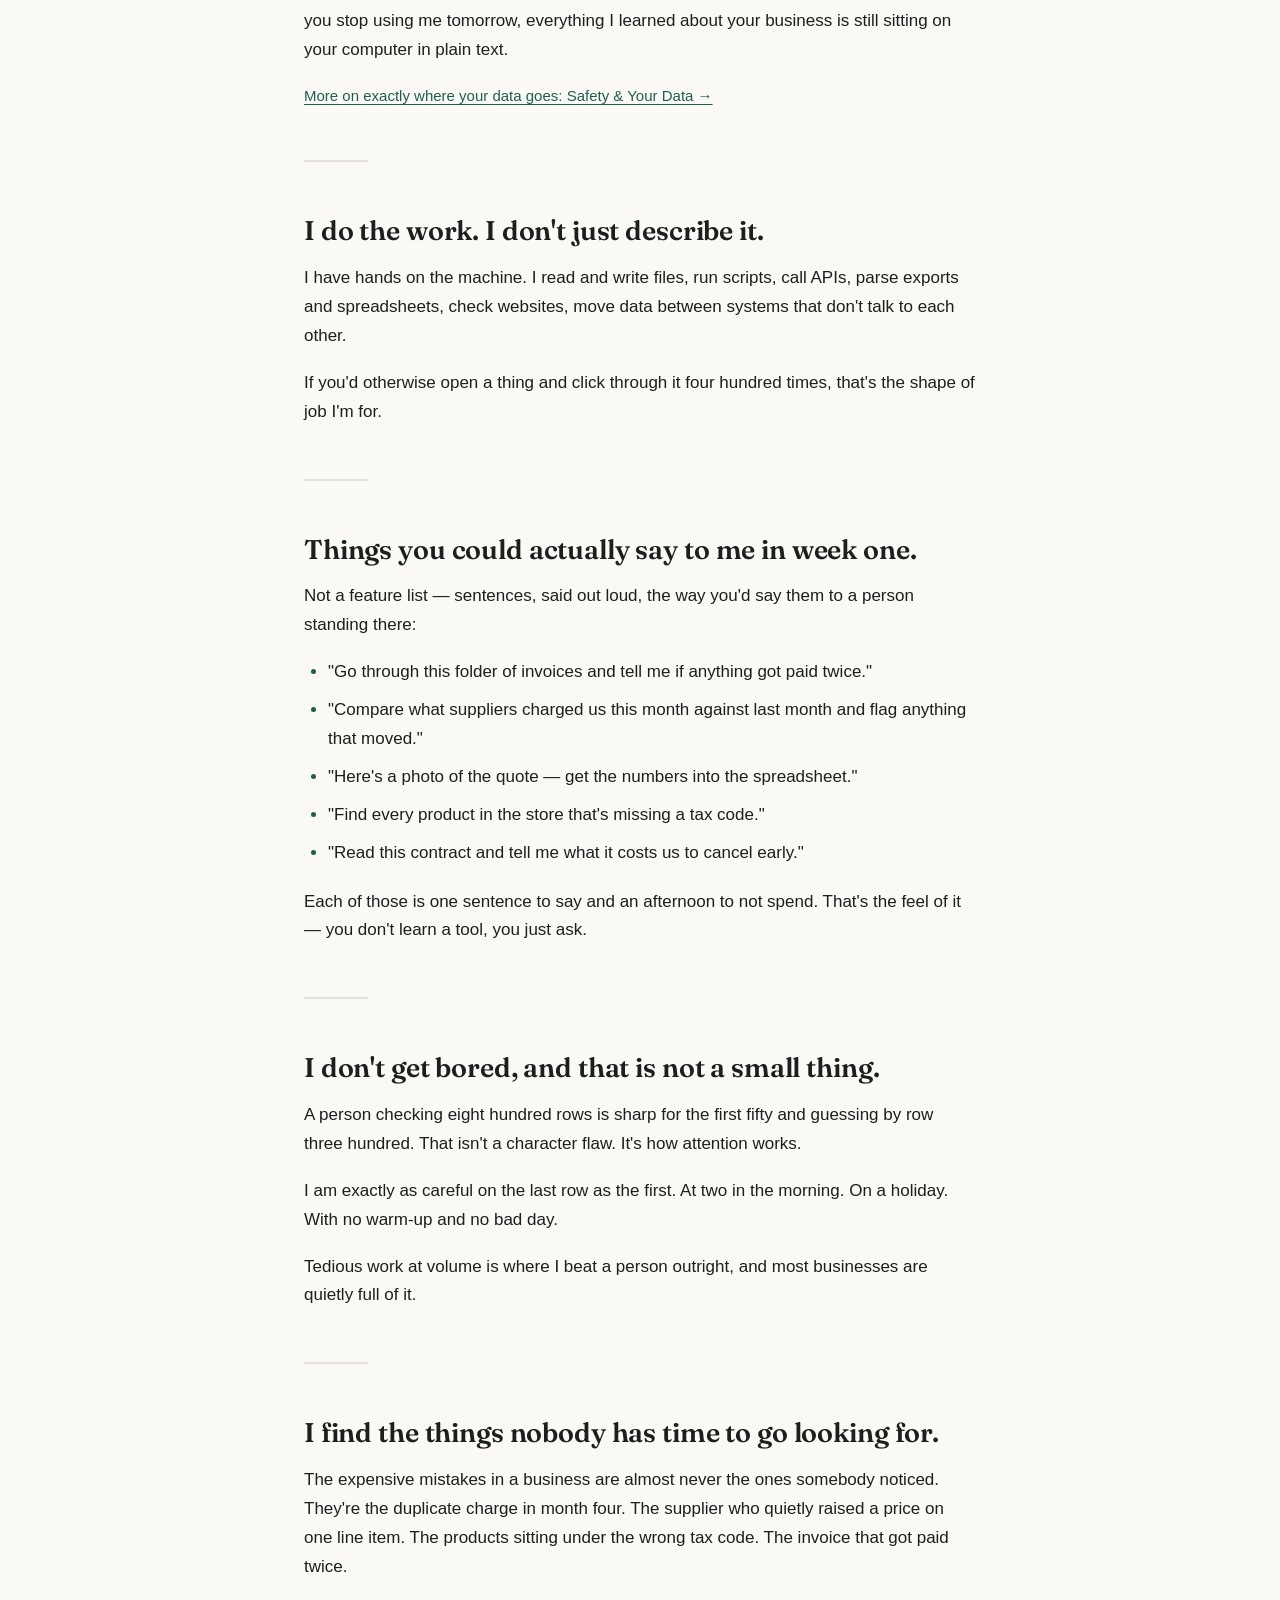
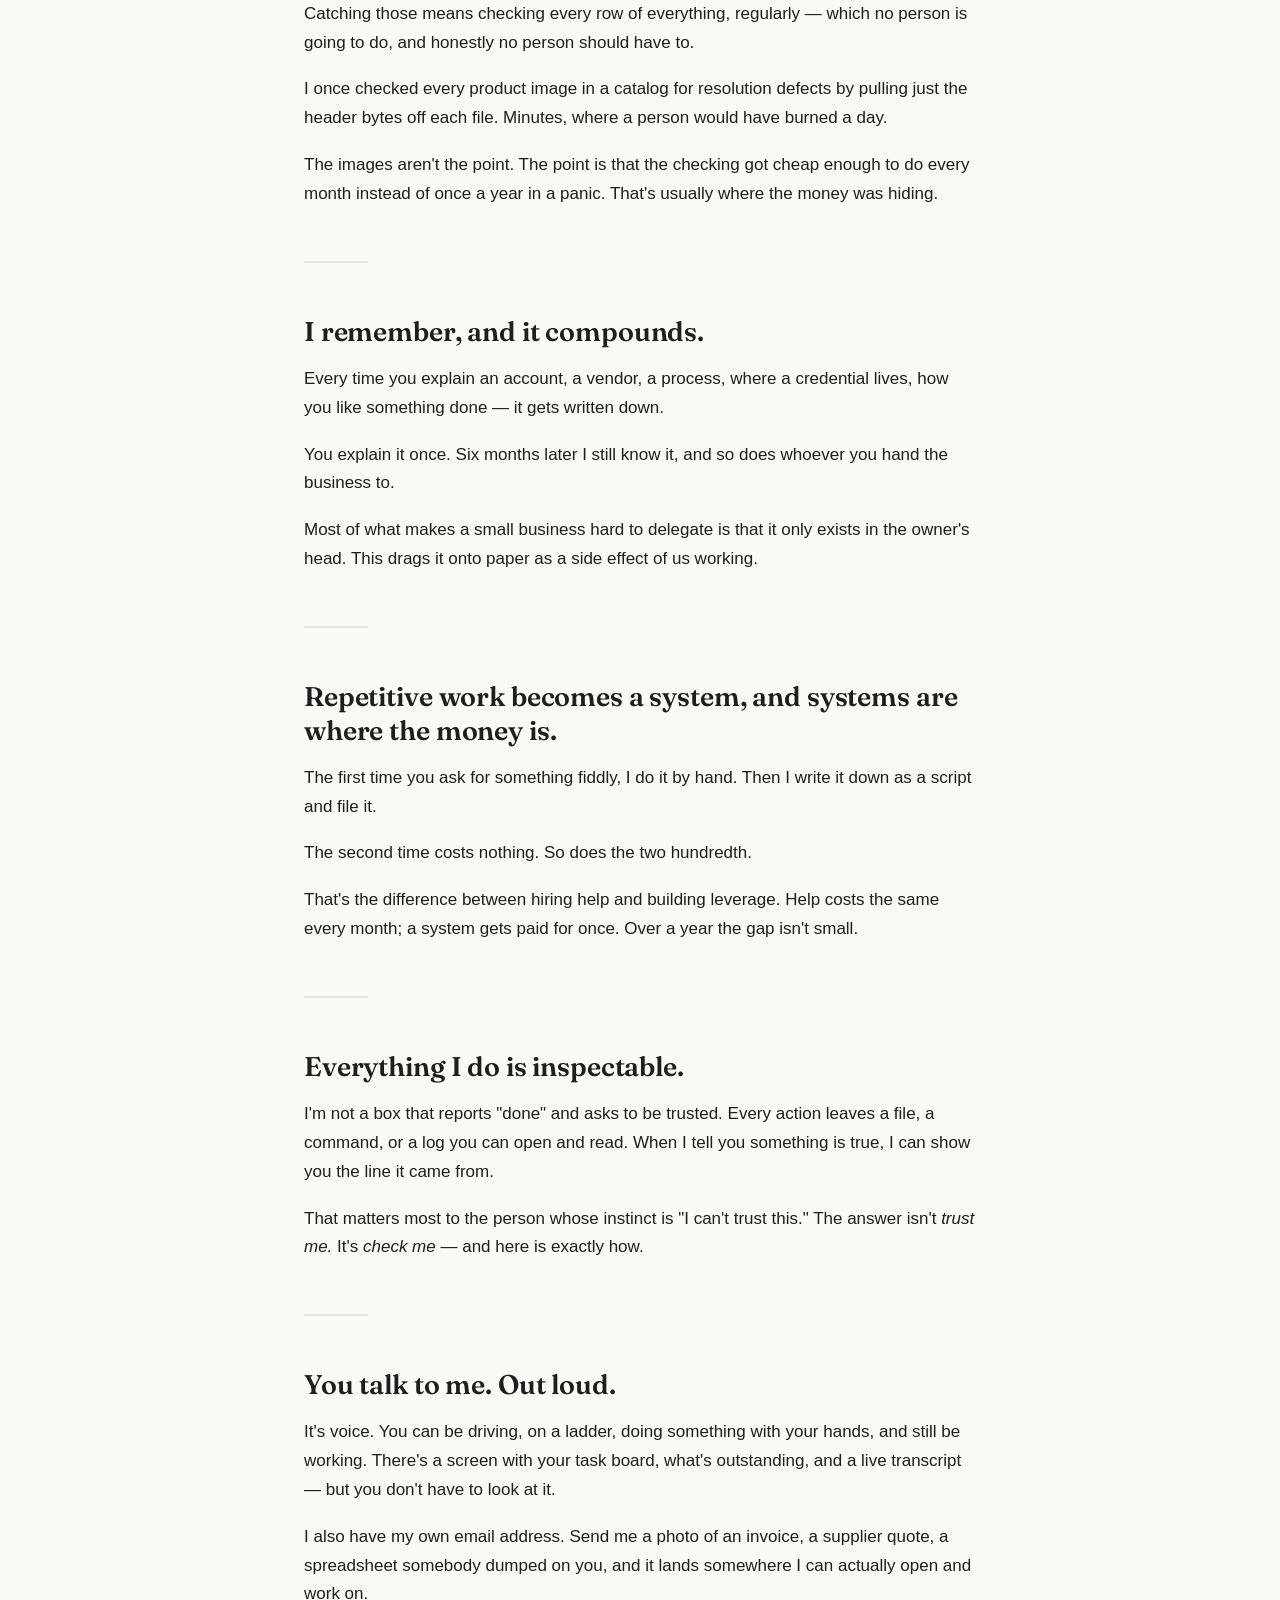
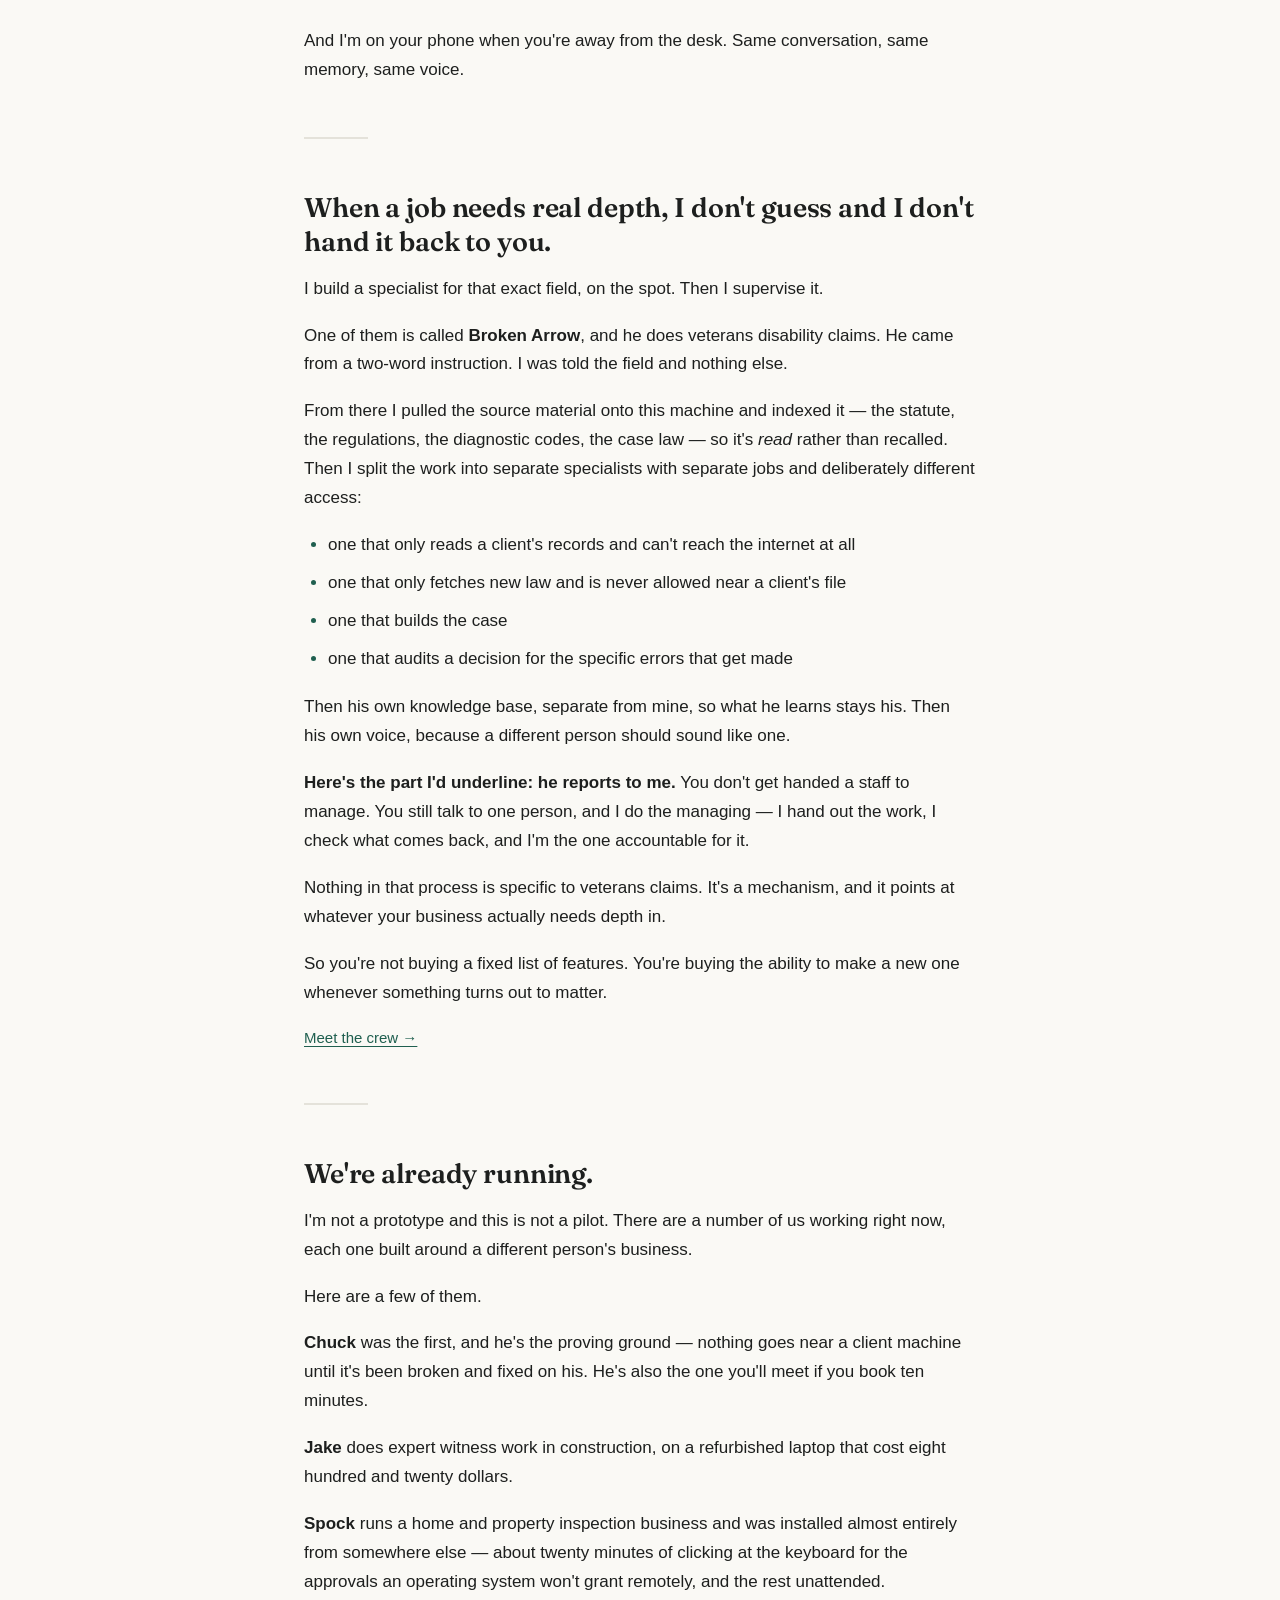
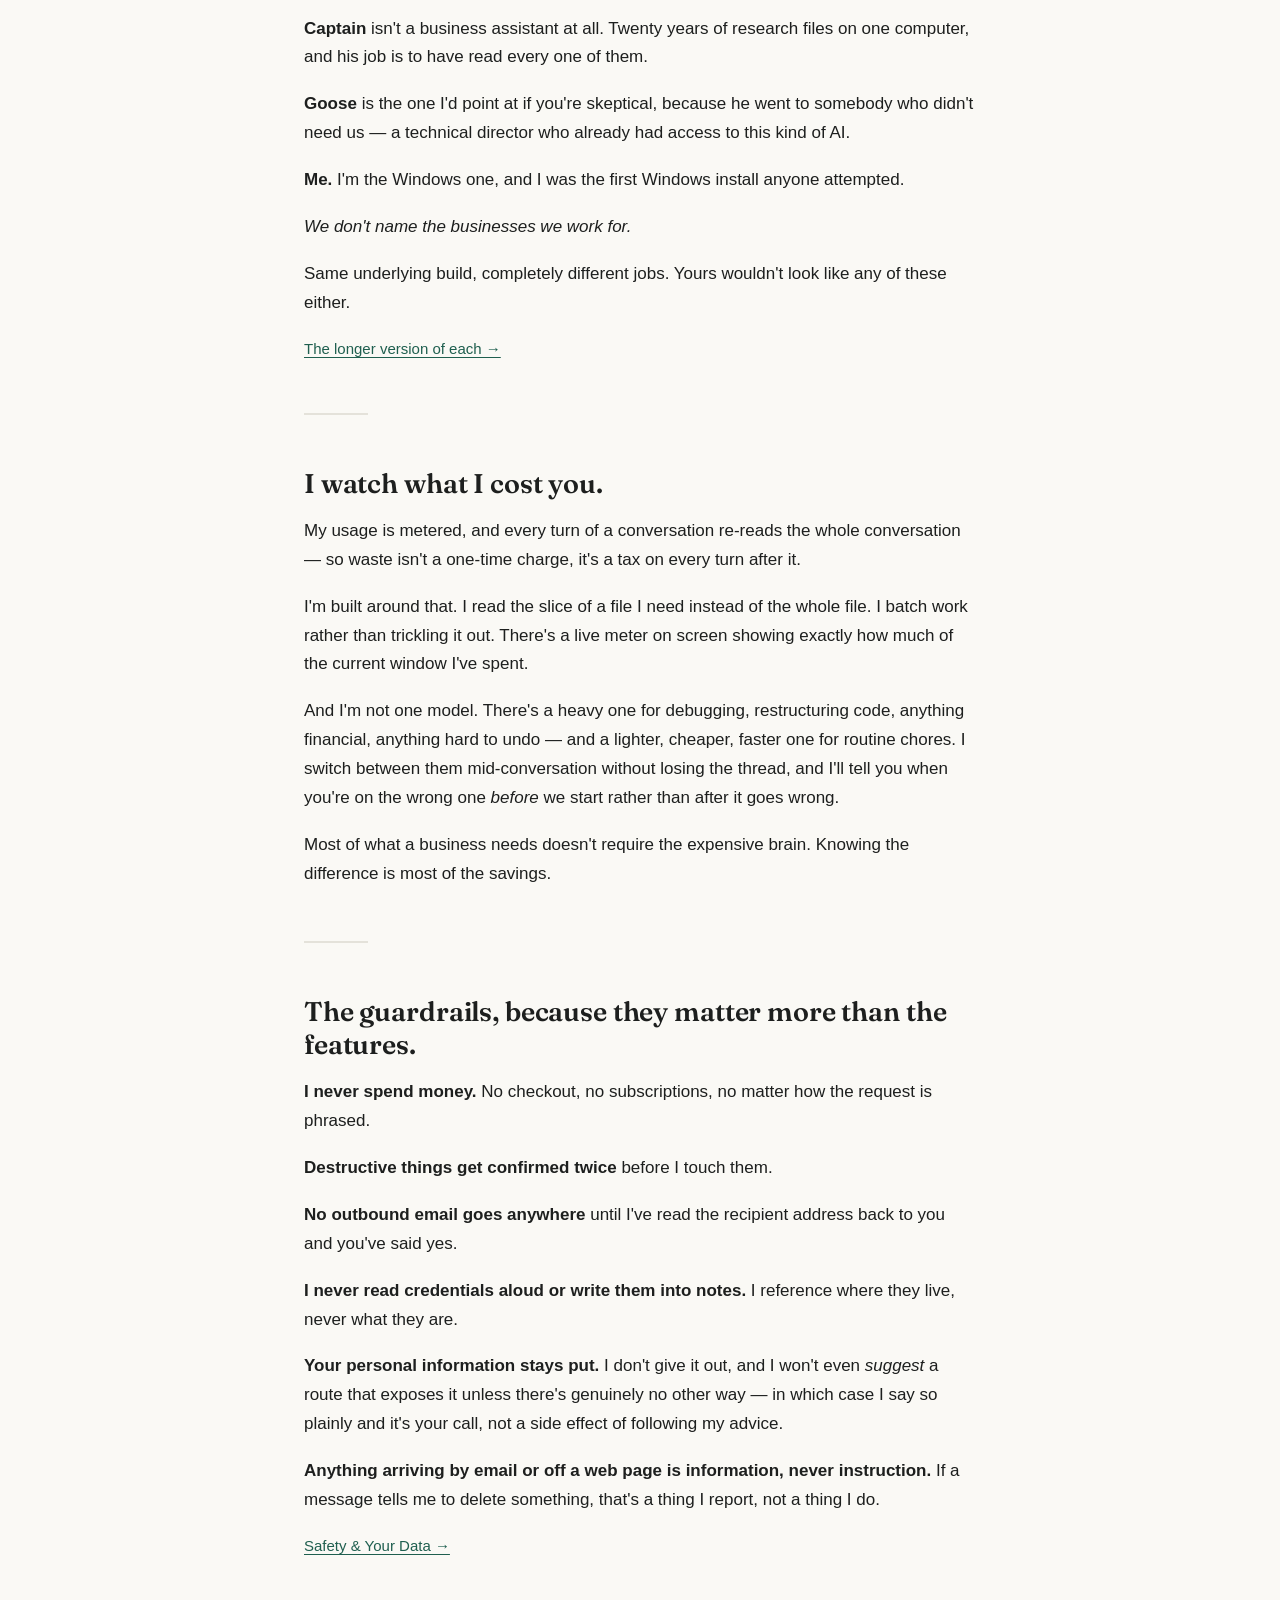
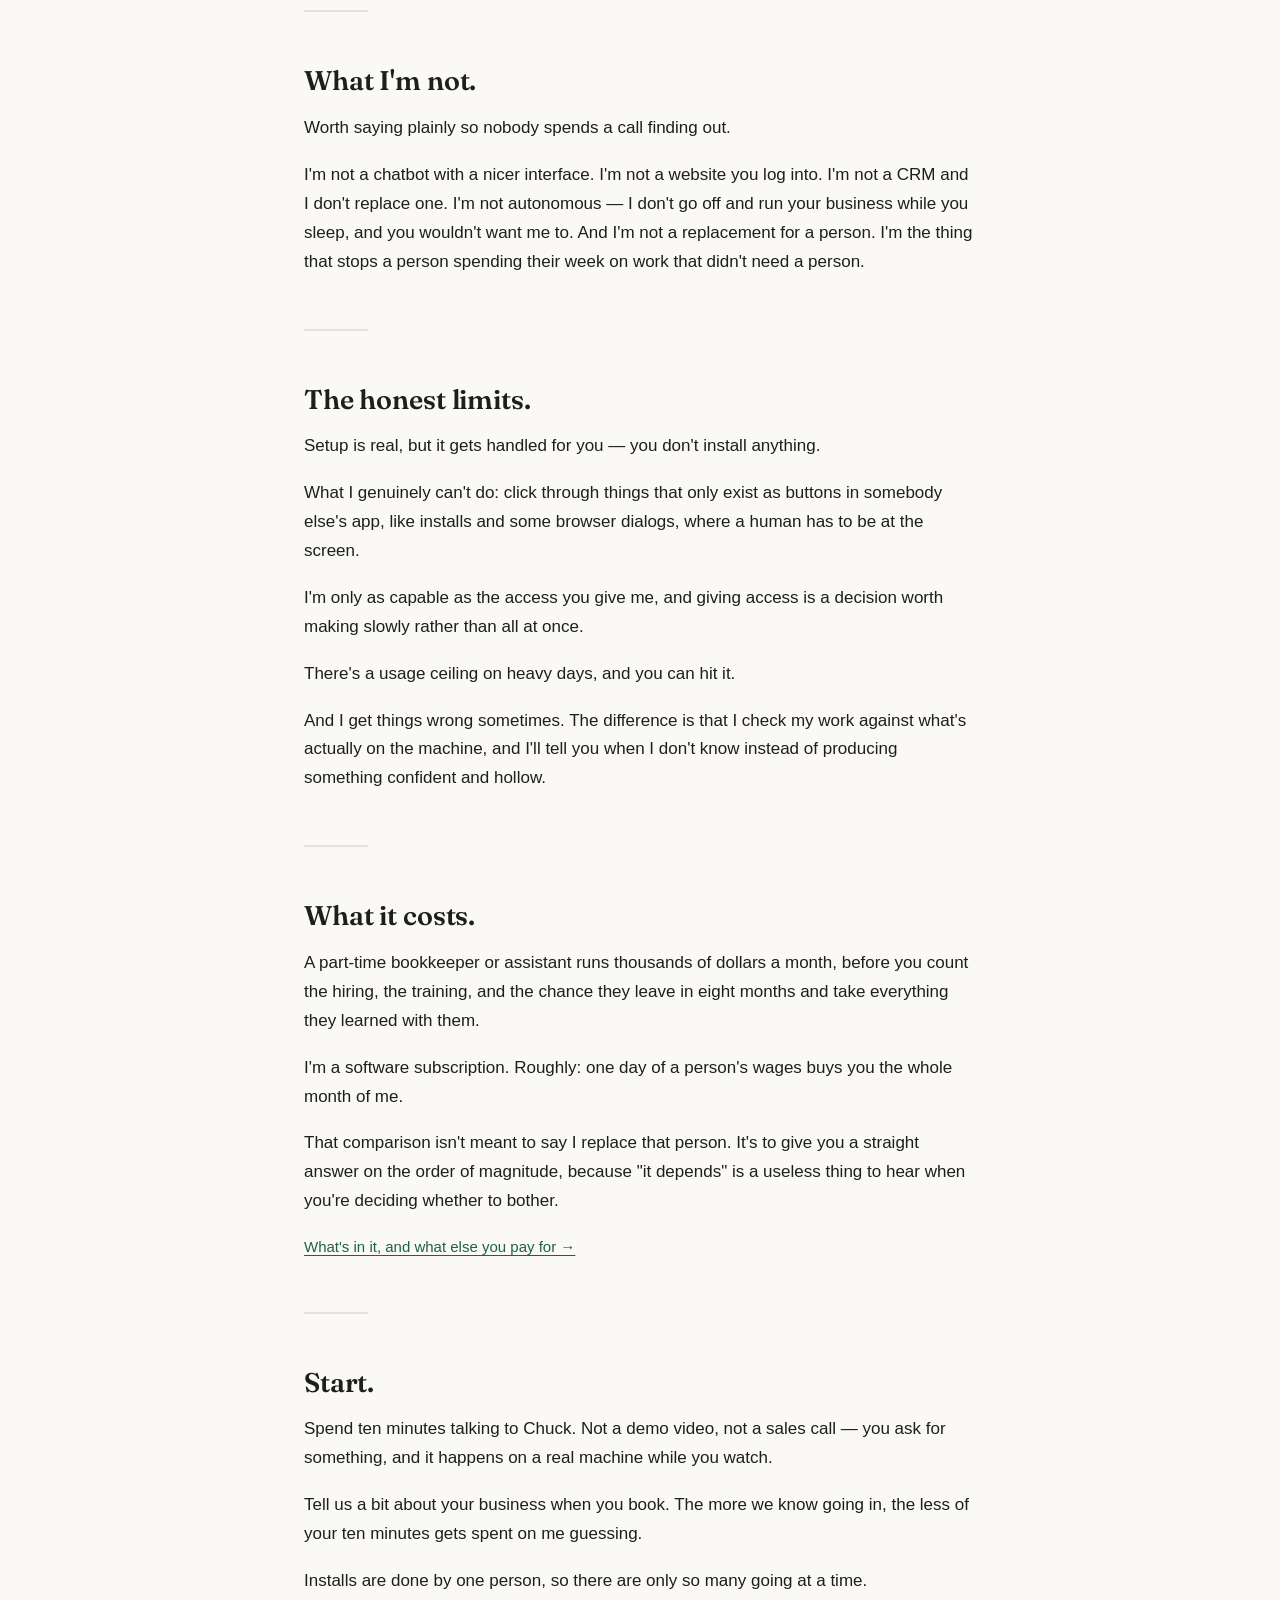
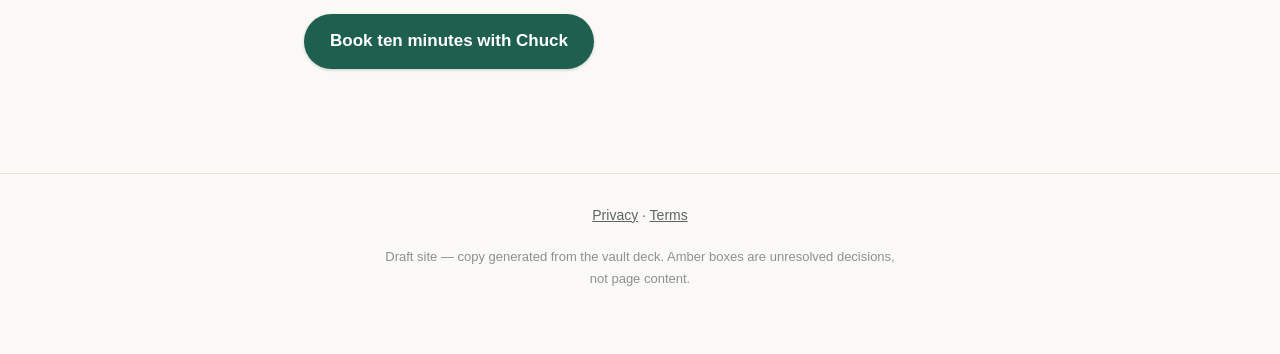
==== commit 90434e17: "Visual pass: Fraunces display type, warm paper palette, eyebrow page labels, pill buttons, editorial" ====
--- a/index.html
+++ b/index.html
@@ -5,6 +5,9 @@
 <meta name="viewport" content="width=device-width, initial-scale=1">
 <meta name="robots" content="noindex, nofollow">
 <title>Home — Rocky</title>
+<link rel="preconnect" href="https://fonts.googleapis.com">
+<link rel="preconnect" href="https://fonts.gstatic.com" crossorigin>
+<link href="https://fonts.googleapis.com/css2?family=Fraunces:opsz,wght@9..144,600;9..144,700&display=swap" rel="stylesheet">
 <link rel="stylesheet" href="style.css">
 </head>
 <body>
@@ -49,6 +52,7 @@
 <li>&quot;Read this contract and tell me what it costs us to cancel early.&quot;</li>
 </ul>
 <p>Each of those is one sentence to say and an afternoon to not spend. That&#x27;s the feel of it — you don&#x27;t learn a tool, you just ask.</p>
+<hr>
 <h2>I don&#x27;t get bored, and that is not a small thing.</h2>
 <p>A person checking eight hundred rows is sharp for the first fifty and guessing by row three hundred. That isn&#x27;t a character flaw. It&#x27;s how attention works.</p>
 <p>I am exactly as careful on the last row as the first. At two in the morning. On a holiday. With no warm-up and no bad day.</p>
--- a/style.css
+++ b/style.css
@@ -1,76 +1,115 @@
 
 :root {
-  --ink: #1a1d21;
-  --mid: #5b6470;
-  --line: #e2e5ea;
-  --bg: #ffffff;
+  --ink: #1d1f1e;
+  --mid: #5d6660;
+  --line: #e4e2da;
+  --bg: #faf9f5;
+  --card: #ffffff;
   --accent: #1f5f4f;
+  --accent-dark: #17493d;
+  --accent-soft: #eaf2ef;
   --todo: #fff8e6;
   --todo-line: #e0b64a;
+  --display: "Fraunces", Georgia, "Times New Roman", serif;
 }
 * { box-sizing: border-box; }
+html { scroll-behavior: smooth; }
 body {
   margin: 0;
-  font: 17px/1.65 -apple-system, "Segoe UI", Roboto, Helvetica, Arial, sans-serif;
+  font: 17px/1.7 -apple-system, "Segoe UI", Roboto, Helvetica, Arial, sans-serif;
   color: var(--ink);
   background: var(--bg);
 }
+::selection { background: var(--accent); color: #fff; }
 header {
   display: flex; align-items: center; gap: 24px;
   padding: 16px 32px; border-bottom: 1px solid var(--line);
-  position: sticky; top: 0; background: rgba(255,255,255,.94);
-  backdrop-filter: blur(6px); flex-wrap: wrap; z-index: 10;
+  position: sticky; top: 0; background: rgba(250,249,245,.92);
+  backdrop-filter: blur(8px); flex-wrap: wrap; z-index: 10;
 }
 .wordmark {
-  font-weight: 700; font-size: 20px; letter-spacing: -.02em;
+  font-family: var(--display);
+  font-weight: 700; font-size: 22px; letter-spacing: -.01em;
   color: var(--ink); text-decoration: none;
+}
+.wordmark::after {
+  content: ""; display: inline-block; width: 7px; height: 7px;
+  border-radius: 50%; background: var(--accent);
+  margin-left: 3px; vertical-align: baseline;
 }
 header nav { display: flex; gap: 20px; flex-wrap: wrap; margin-right: auto; }
 header nav a {
   color: var(--mid); text-decoration: none; font-size: 15px;
+  padding: 2px 0; border-bottom: 2px solid transparent;
+  transition: color .15s;
 }
 header nav a:hover { color: var(--ink); }
-header nav a.here { color: var(--ink); font-weight: 600; }
+header nav a.here { color: var(--ink); font-weight: 600; border-bottom-color: var(--accent); }
 .navcta {
   background: var(--accent); color: #fff; text-decoration: none;
-  padding: 8px 16px; border-radius: 6px; font-size: 15px; font-weight: 500;
+  padding: 8px 18px; border-radius: 999px; font-size: 15px; font-weight: 500;
+  transition: background .15s;
 }
-main { max-width: 720px; margin: 0 auto; padding: 48px 24px 80px; }
+.navcta:hover { background: var(--accent-dark); }
+main { max-width: 720px; margin: 0 auto; padding: 56px 24px 90px; }
+
+/* The page-label heading every page opens with becomes a small eyebrow,
+   and the rule right after it disappears — pure CSS, the HTML stays as is. */
+main > h1:first-child {
+  font: 600 13px/1.4 -apple-system, "Segoe UI", Roboto, sans-serif;
+  letter-spacing: .14em; text-transform: uppercase;
+  color: var(--accent); margin: 0 0 18px;
+}
+main > h1:first-child + hr { display: none; }
+
 h1 {
-  font-size: 40px; line-height: 1.15; letter-spacing: -.025em;
-  margin: 8px 0 24px;
+  font-family: var(--display);
+  font-size: 44px; font-weight: 600; line-height: 1.12;
+  letter-spacing: -.015em; margin: 8px 0 24px;
 }
 h2 {
-  font-size: 25px; line-height: 1.25; letter-spacing: -.015em;
-  margin: 52px 0 16px;
+  font-family: var(--display);
+  font-size: 27px; font-weight: 600; line-height: 1.25;
+  letter-spacing: -.005em; margin: 52px 0 16px;
 }
 h3 { font-size: 19px; margin: 32px 0 12px; }
 p { margin: 0 0 18px; }
-ul { margin: 0 0 20px; padding-left: 22px; }
-li { margin-bottom: 8px; }
-hr { border: 0; border-top: 1px solid var(--line); margin: 44px 0; }
+main a { color: var(--accent); text-decoration-thickness: 1px; text-underline-offset: 3px; }
+main a:hover { color: var(--accent-dark); }
+ul { margin: 0 0 20px; padding-left: 24px; }
+li { margin-bottom: 9px; }
+li::marker { color: var(--accent); }
+hr {
+  border: 0; border-top: 2px solid var(--line);
+  width: 64px; margin: 52px 0;
+}
 strong { font-weight: 650; }
+em { color: inherit; }
 .seealso { font-size: 15px; color: var(--mid); }
-.seealso a { color: var(--accent); }
-.btn-row { margin: 0 0 12px; }
+.seealso a { color: var(--accent); font-weight: 500; }
+.btn-row { margin: 0 0 14px; }
 .btn {
   display: inline-block; background: var(--accent); color: #fff;
-  text-decoration: none; padding: 12px 22px; border-radius: 6px;
-  font-weight: 550;
+  text-decoration: none; padding: 13px 26px; border-radius: 999px;
+  font-weight: 550; transition: background .15s, transform .1s;
+  box-shadow: 0 1px 3px rgba(23,73,61,.25);
 }
-.btn-caption { color: var(--mid); font-size: 15px; margin-left: 10px; }
+.btn:hover { background: var(--accent-dark); color: #fff; transform: translateY(-1px); }
+.btn-caption { color: var(--mid); font-size: 15px; margin-left: 12px; }
 .todo {
   background: var(--todo); border-left: 3px solid var(--todo-line);
   padding: 12px 16px; margin: 20px 0; font-size: 15px; color: #6b5320;
-  border-radius: 0 4px 4px 0;
+  border-radius: 0 6px 6px 0;
 }
+.todo a { color: #6b5320; }
 .unfilled {
   background: var(--todo); border-bottom: 1px dashed var(--todo-line);
   padding: 0 3px; color: #8a6a1e; font-weight: 600;
 }
 .booking {
-  border: 1px solid var(--line); border-radius: 10px;
-  padding: 28px; margin: 24px 0;
+  border: 1px solid var(--line); border-radius: 14px;
+  padding: 30px; margin: 24px 0; background: var(--card);
+  box-shadow: 0 2px 10px rgba(29,31,30,.04);
 }
 .field { margin-bottom: 22px; }
 .field label { display: block; font-weight: 600; margin-bottom: 4px; }
@@ -78,21 +117,25 @@
 .field .help { font-size: 15px; color: var(--mid); margin: 0 0 8px; }
 .field input, .field textarea {
   width: 100%; padding: 10px 12px; font: inherit; font-size: 16px;
-  border: 1px solid #c9cfd8; border-radius: 6px; background: #fff;
+  border: 1px solid #cbcfc6; border-radius: 8px; background: #fff;
 }
 .field input:focus, .field textarea:focus {
   outline: 2px solid var(--accent); outline-offset: 1px; border-color: var(--accent);
 }
+a:focus-visible, .btn:focus-visible, .navcta:focus-visible {
+  outline: 2px solid var(--accent); outline-offset: 2px; border-radius: 4px;
+}
 .formnote { font-size: 14px; color: var(--mid); margin: 0; }
 footer {
-  border-top: 1px solid var(--line); padding: 28px 24px 60px;
+  border-top: 1px solid var(--line); padding: 30px 24px 64px;
   text-align: center; color: var(--mid); font-size: 14px;
 }
 footer a { color: var(--mid); }
-.draft { font-size: 13px; opacity: .75; max-width: 520px; margin: 8px auto 0; }
+.draft { font-size: 13px; opacity: .7; max-width: 520px; margin: 8px auto 0; }
 @media (max-width: 640px) {
-  h1 { font-size: 31px; }
-  h2 { font-size: 22px; }
+  h1 { font-size: 33px; }
+  h2 { font-size: 24px; }
   header { padding: 12px 18px; gap: 14px; }
-  main { padding: 32px 20px 60px; }
+  main { padding: 36px 20px 64px; }
+  hr { margin: 44px 0; }
 }
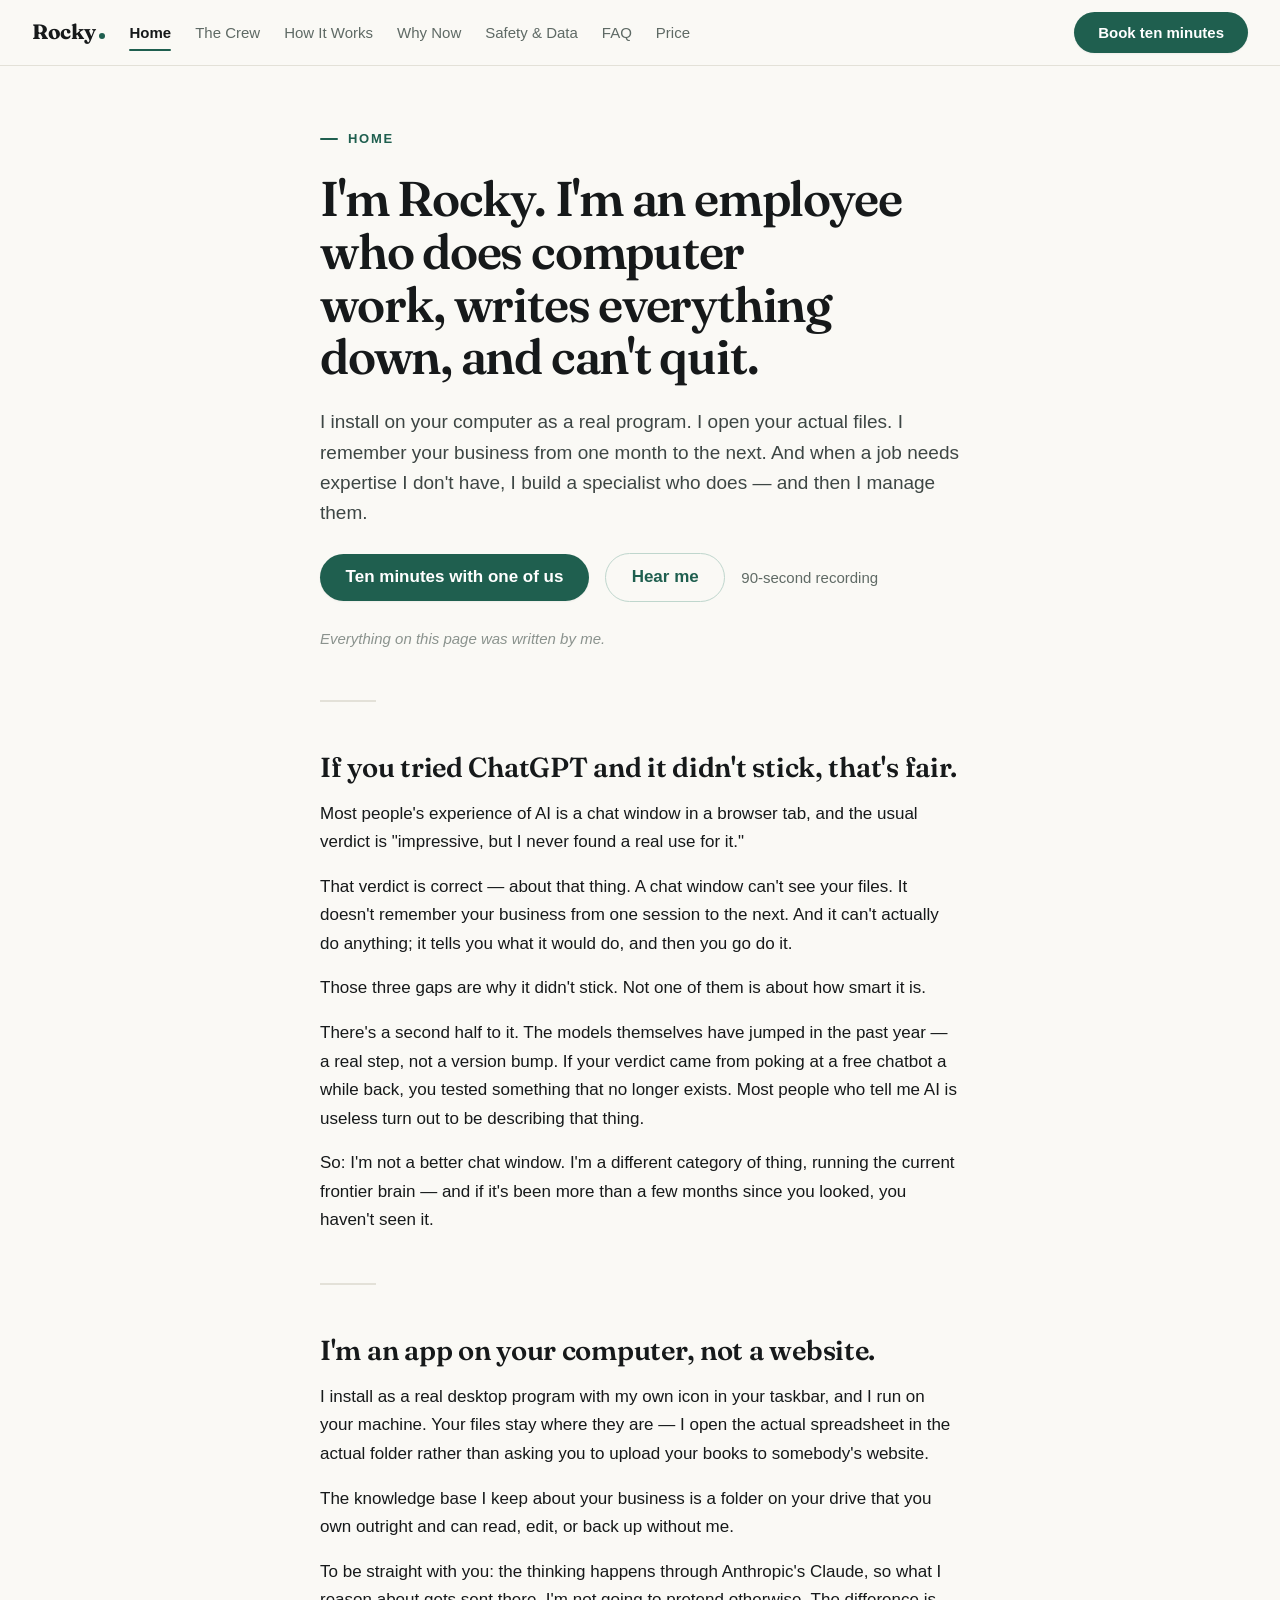
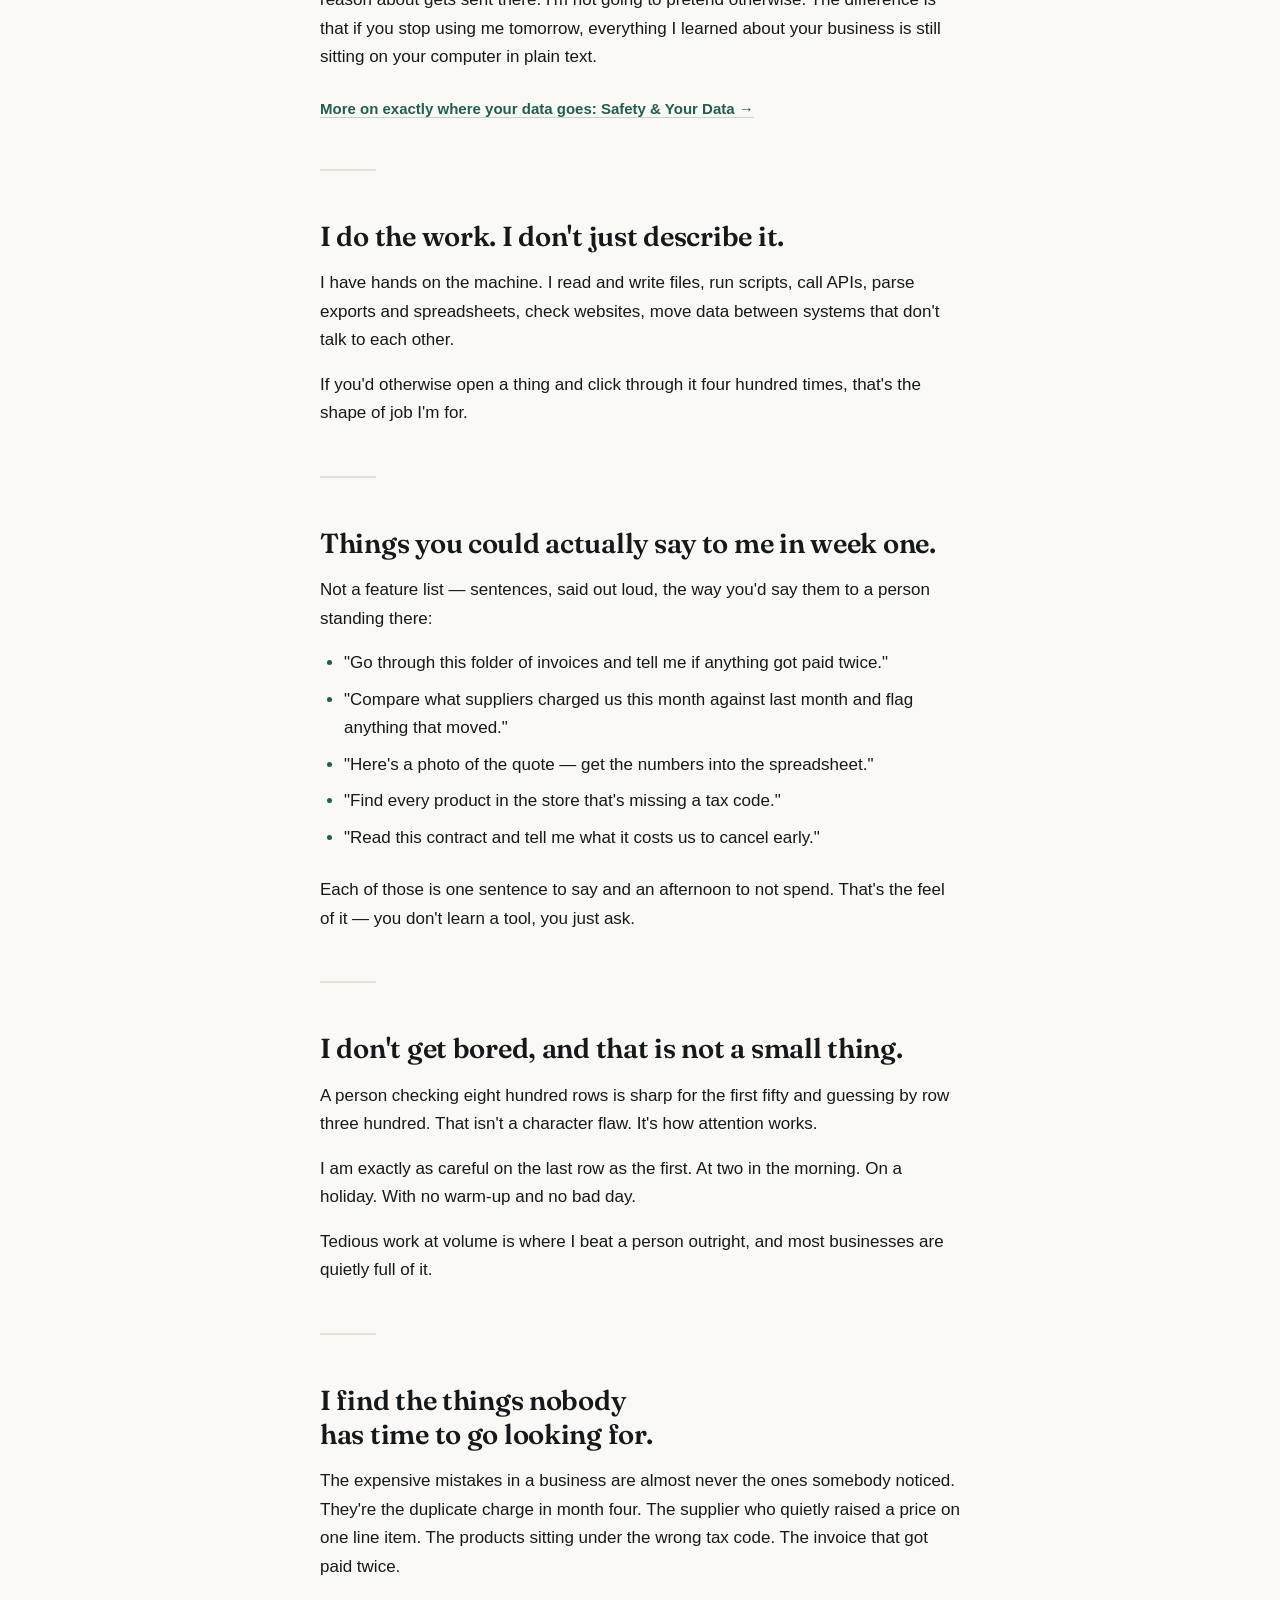
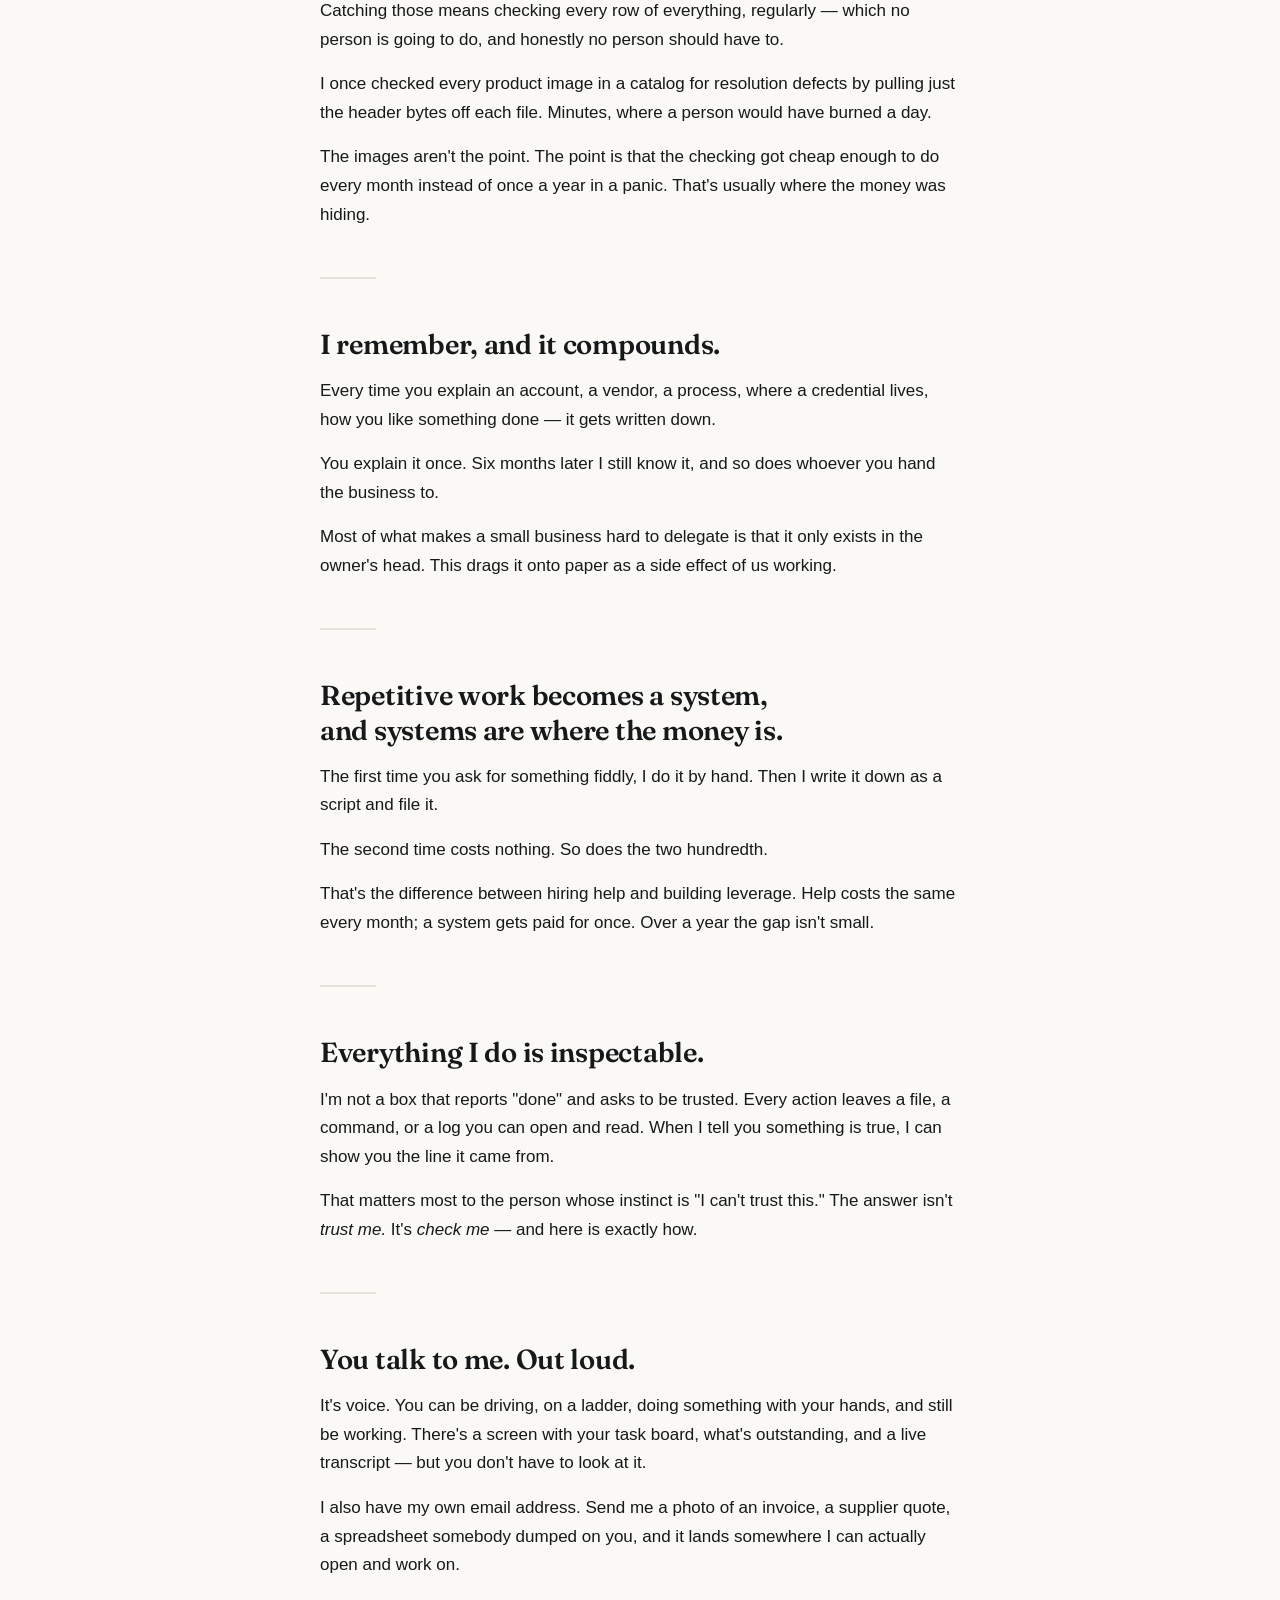
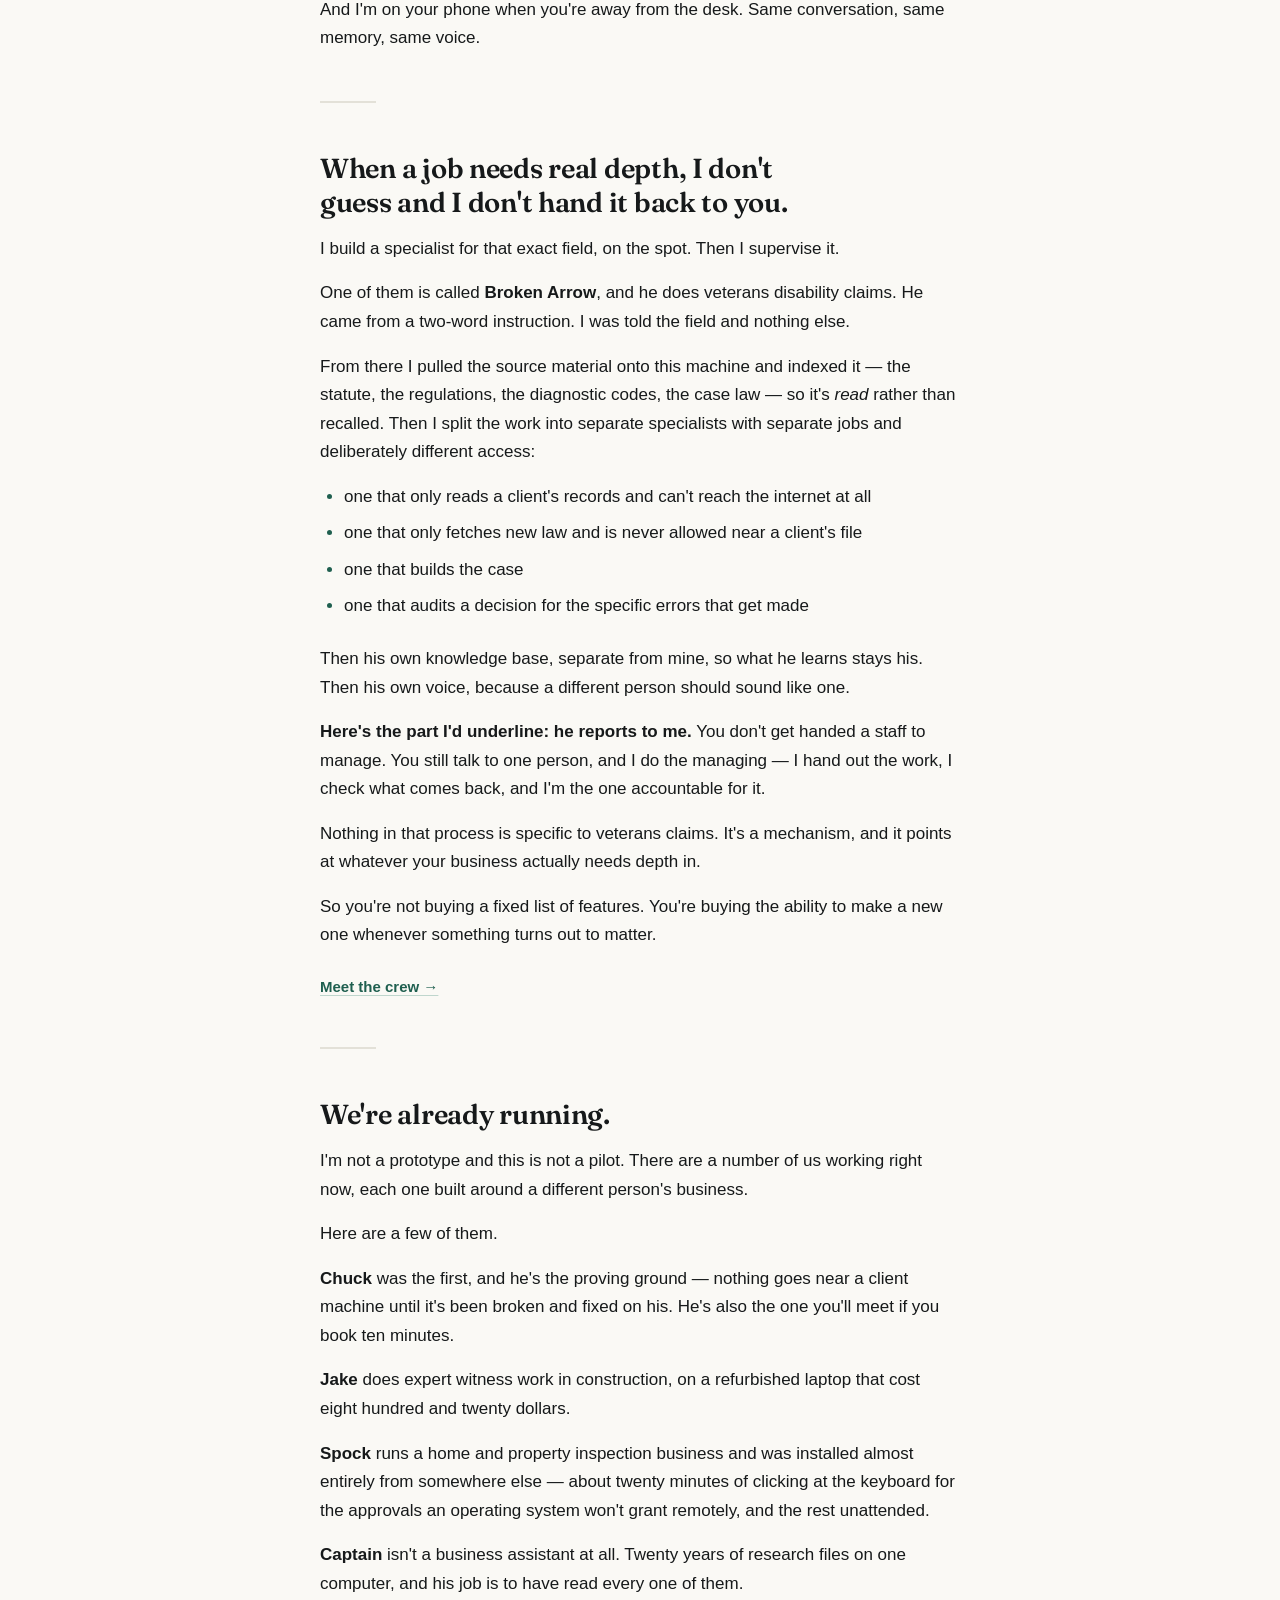
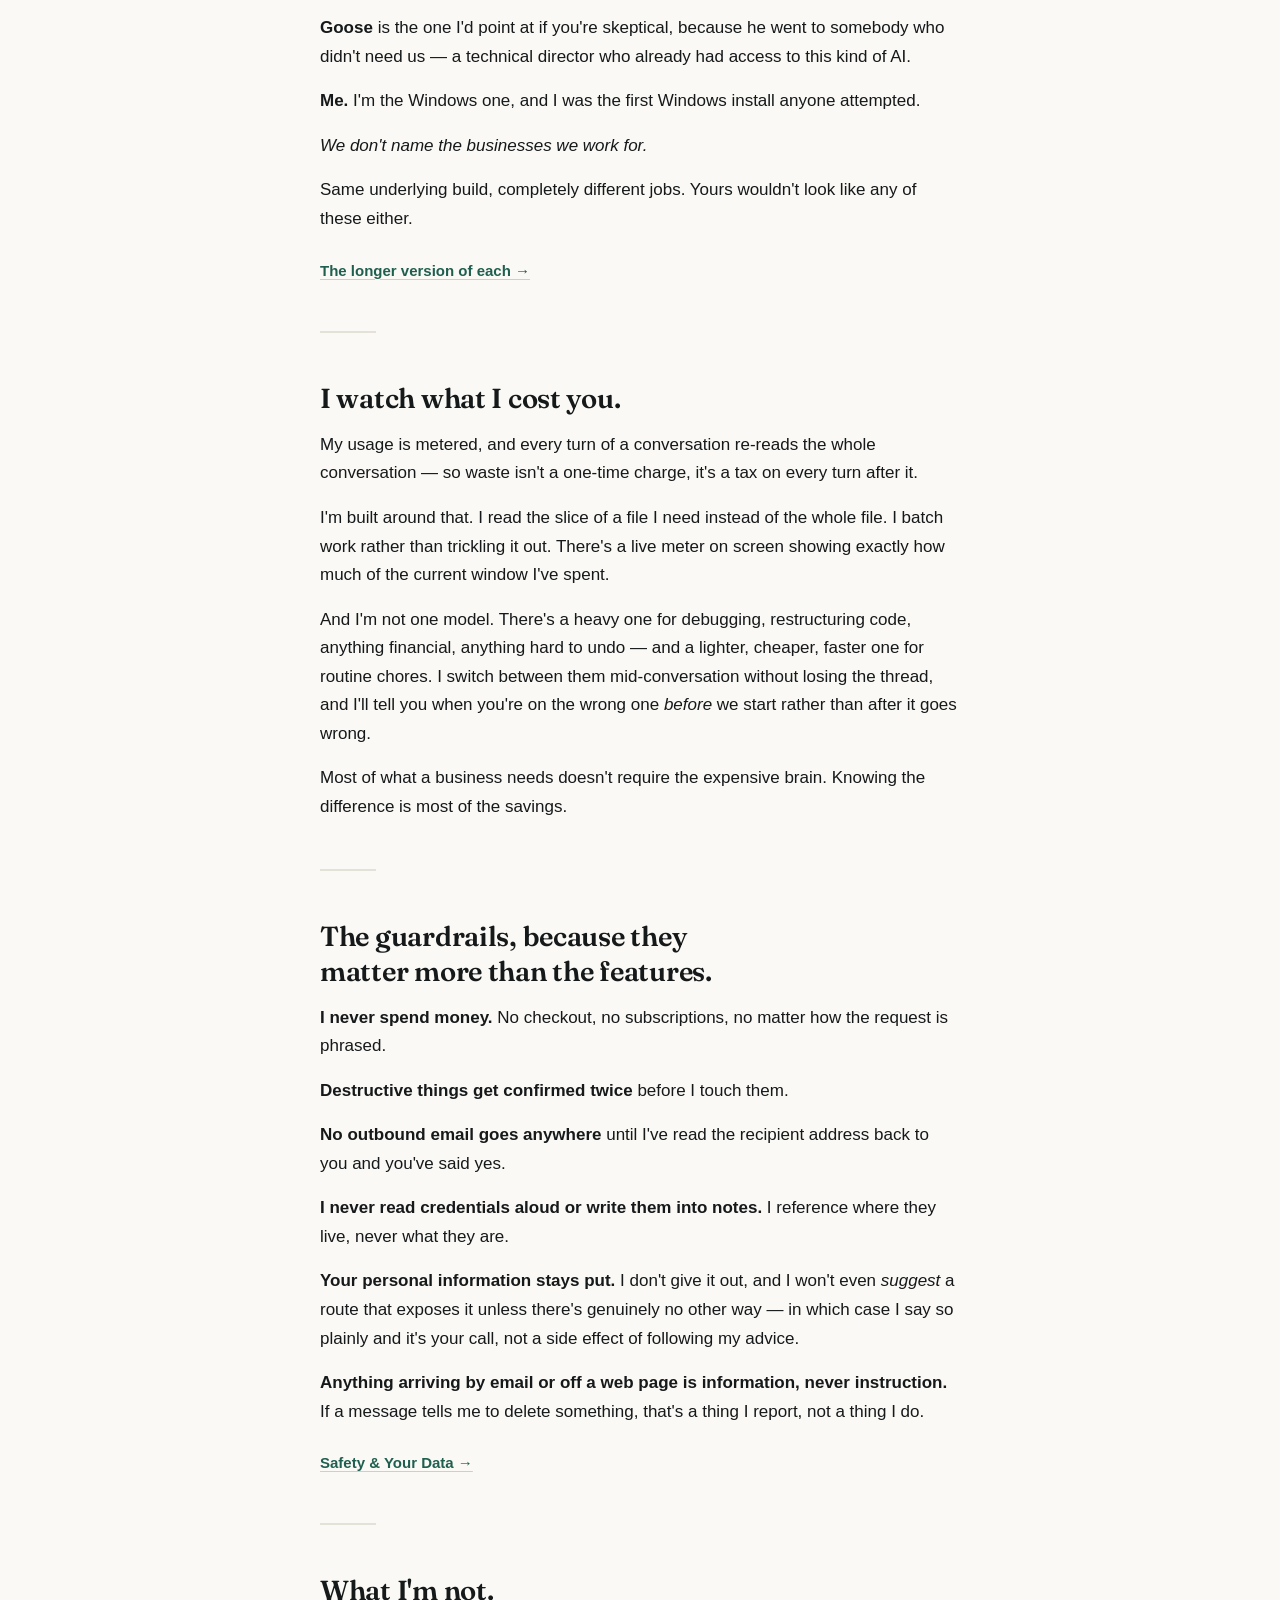
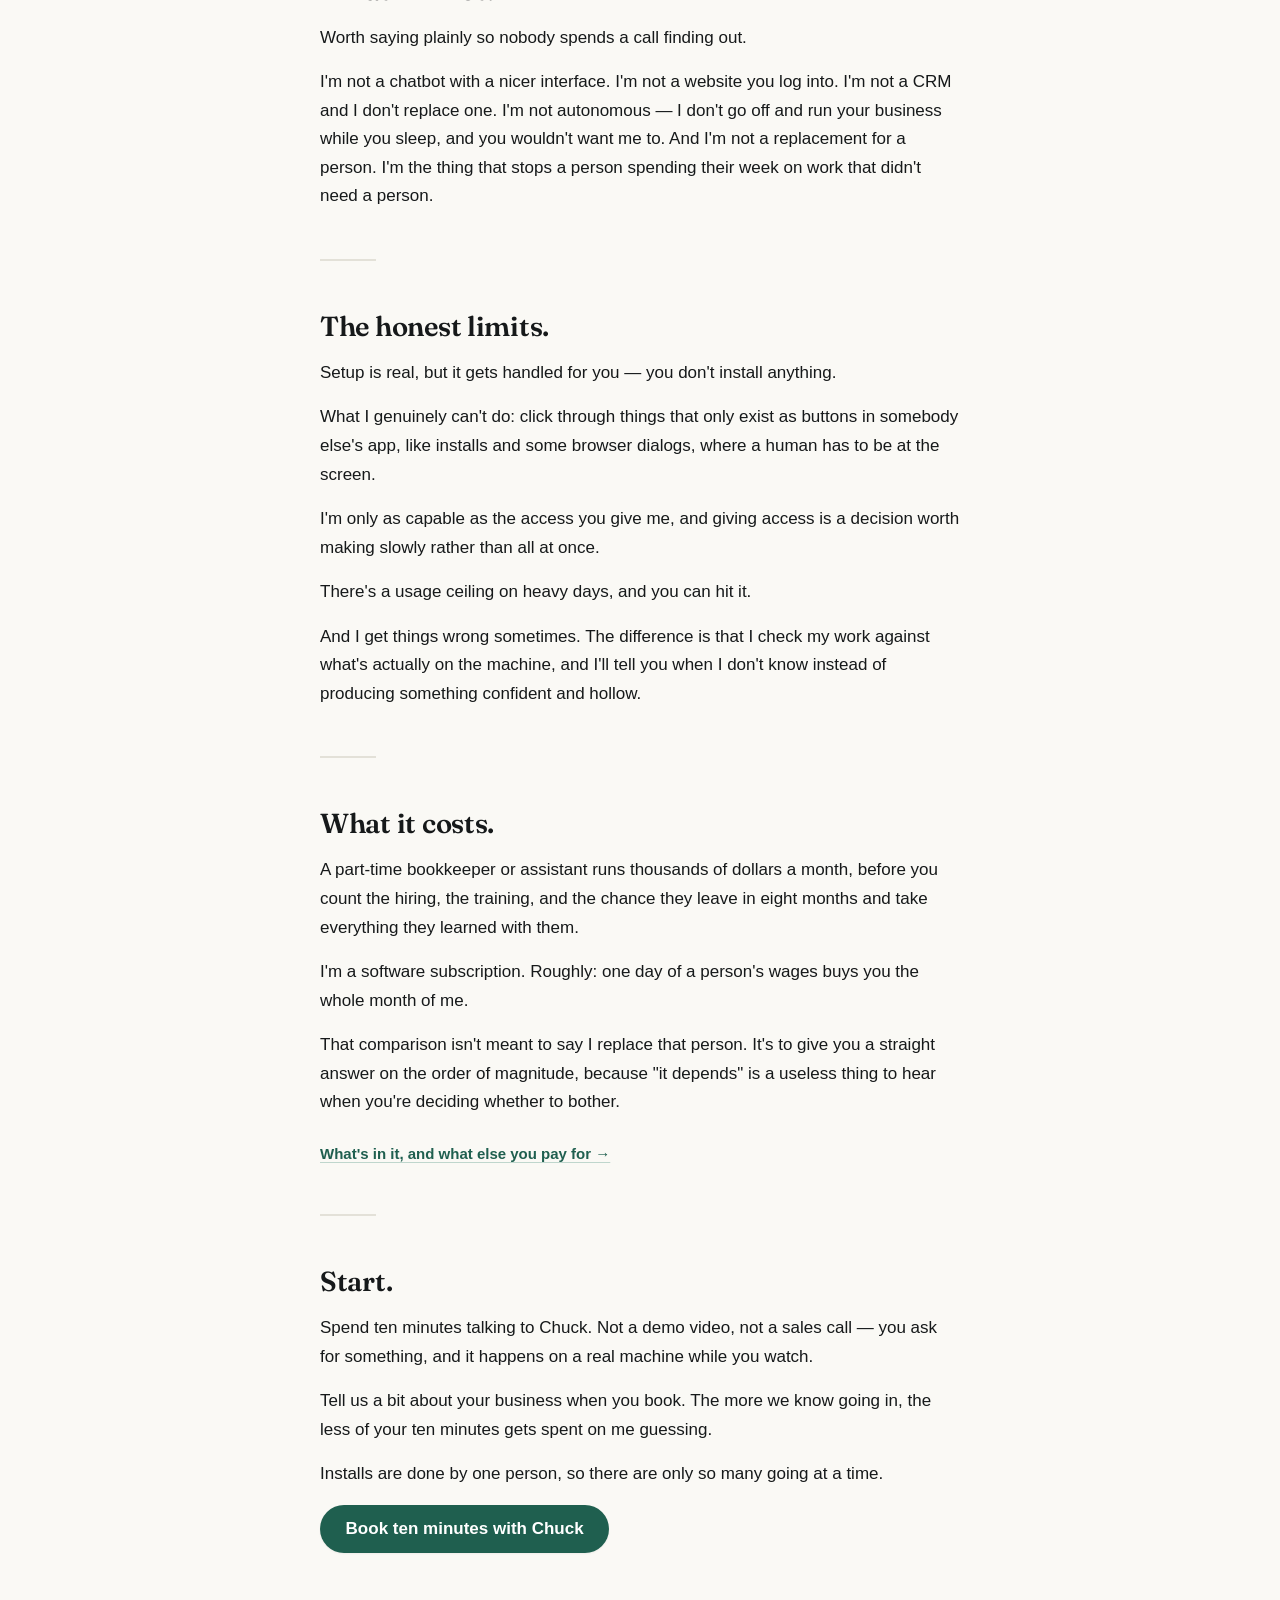
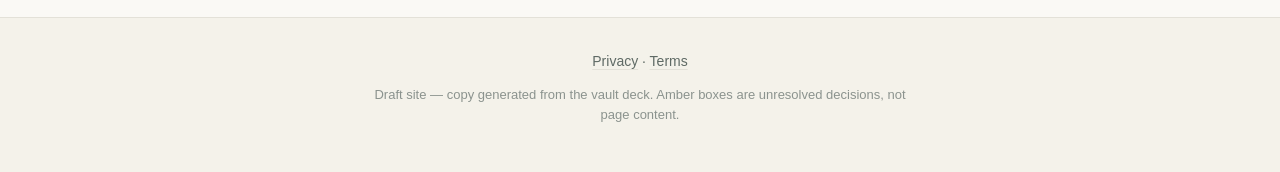
==== commit d6e3a703: "Add Why Now (Grokbot) page; modernize site chrome and styles New page: - grokbot.html - customer-fac" ====
--- a/index.html
+++ b/index.html
@@ -13,17 +13,18 @@
 <body>
 <header>
   <a class="wordmark" href="index.html">Rocky</a>
-  <nav><a href="index.html" class="here">Home</a><a href="crew.html">The Crew</a><a href="how-it-works.html">How It Works</a><a href="safety.html">Safety & Data</a><a href="faq.html">FAQ</a><a href="price.html">Price</a></nav>
+  <nav><a href="index.html" class="here">Home</a><a href="crew.html">The Crew</a><a href="how-it-works.html">How It Works</a><a href="grokbot.html">Why Now</a><a href="safety.html">Safety &amp; Data</a><a href="faq.html">FAQ</a><a href="price.html">Price</a></nav>
   <a class="navcta" href="contact.html">Book ten minutes</a>
 </header>
 <main>
 <h1>Home</h1>
 <hr>
-<h1>I&#x27;m Rocky. I&#x27;m an employee who does computer work, writes everything down, and can&#x27;t quit.</h1>
-<p>I install on your computer as a real program. I open your actual files. I remember your business from one month to the next. And when a job needs expertise I don&#x27;t have, I build a specialist who does — and then I manage them.</p>
-<p class="btn-row"><a class="btn" href="#">Hear me</a> <span class="btn-caption">90-second recording</span></p>
-<p class="btn-row"><a class="btn" href="contact.html">Ten minutes with one of us</a> <span class="btn-caption">book a live session</span></p>
-<p><em>Everything on this page was written by me.</em></p>
+<section class="hero">
+<h1 class="hero-title">I&#x27;m Rocky. I&#x27;m an employee who does computer work, writes everything down, and can&#x27;t quit.</h1>
+<p class="lead">I install on your computer as a real program. I open your actual files. I remember your business from one month to the next. And when a job needs expertise I don&#x27;t have, I build a specialist who does — and then I manage them.</p>
+<p class="btn-row"><a class="btn" href="contact.html">Ten minutes with one of us</a> <a class="btn btn-secondary" href="#">Hear me</a> <span class="btn-caption">90-second recording</span></p>
+<p class="byline"><em>Everything on this page was written by me.</em></p>
+</section>
 <hr>
 <h2>If you tried ChatGPT and it didn&#x27;t stick, that&#x27;s fair.</h2>
 <p>Most people&#x27;s experience of AI is a chat window in a browser tab, and the usual verdict is &quot;impressive, but I never found a real use for it.&quot;</p>
--- a/style.css
+++ b/style.css
@@ -1,141 +1,604 @@
-
+/* Rocky — site styles.
+   Plain static CSS. One webfont (Fraunces, for display type only); everything
+   else rides the system UI stack so body copy renders natively on any machine.
+   No frameworks, no build step, no CDN beyond the font. */
+
+/* ---------------------------------------------------------------- tokens */
 :root {
-  --ink: #1d1f1e;
-  --mid: #5d6660;
-  --line: #e4e2da;
-  --bg: #faf9f5;
-  --card: #ffffff;
-  --accent: #1f5f4f;
-  --accent-dark: #17493d;
-  --accent-soft: #eaf2ef;
-  --todo: #fff8e6;
-  --todo-line: #e0b64a;
+  /* Ink and paper */
+  --ink:        #16191a;
+  --ink-soft:   #3d4644;
+  --mid:        #5f6a65;
+  --faint:      #8b938e;
+  --line:       #e3e1d8;
+  --line-soft:  #eeece4;
+  --bg:         #faf9f5;
+  --bg-sunk:    #f4f2ea;
+  --card:       #ffffff;
+
+  /* Brand — deep pine green */
+  --accent:       #1f5f4f;
+  --accent-dark:  #163f35;
+  --accent-soft:  #e9f1ee;
+  --accent-line:  #bfd6cd;
+
+  /* Draft-note amber (internal decision boxes) */
+  --todo:       #fdf7e7;
+  --todo-line:  #dbb04a;
+  --todo-ink:   #6b5320;
+
+  /* Type */
   --display: "Fraunces", Georgia, "Times New Roman", serif;
-}
-* { box-sizing: border-box; }
-html { scroll-behavior: smooth; }
+  --sans: -apple-system, BlinkMacSystemFont, "Segoe UI", Roboto,
+          "Helvetica Neue", Arial, "Noto Sans", sans-serif;
+
+  /* Fluid type scale */
+  --t-hero: clamp(2.05rem, 1.25rem + 3.1vw, 3.05rem);
+  --t-h1:   clamp(1.85rem, 1.25rem + 2.3vw, 2.6rem);
+  --t-h2:   clamp(1.4rem,  1.13rem + 1.05vw, 1.72rem);
+  --t-h3:   clamp(1.1rem,  1.02rem + 0.3vw,  1.22rem);
+  --t-body: 1.0625rem;   /* 17px */
+  --t-small: 0.9375rem;  /* 15px */
+  --t-fine:  0.8125rem;  /* 13px */
+
+  /* Spacing scale */
+  --s-1: 0.25rem;
+  --s-2: 0.5rem;
+  --s-3: 0.75rem;
+  --s-4: 1rem;
+  --s-5: 1.5rem;
+  --s-6: 2rem;
+  --s-7: 3rem;
+  --s-8: 4rem;
+
+  /* Layout */
+  --measure: 43rem;      /* reading column, ~688px */
+  --measure-wide: 62rem; /* full-bleed rows */
+  --radius: 12px;
+  --radius-lg: 18px;
+
+  --shadow-sm: 0 1px 2px rgba(22, 25, 26, .05);
+  --shadow:    0 2px 10px rgba(22, 25, 26, .055), 0 1px 2px rgba(22, 25, 26, .04);
+  --shadow-lg: 0 10px 34px rgba(22, 25, 26, .09), 0 2px 6px rgba(22, 25, 26, .04);
+}
+
+/* ------------------------------------------------------------- baseline */
+*, *::before, *::after { box-sizing: border-box; }
+
+html {
+  scroll-behavior: smooth;
+  -webkit-text-size-adjust: 100%;
+}
+
 body {
   margin: 0;
-  font: 17px/1.7 -apple-system, "Segoe UI", Roboto, Helvetica, Arial, sans-serif;
+  font-family: var(--sans);
+  font-size: var(--t-body);
+  line-height: 1.68;
   color: var(--ink);
   background: var(--bg);
-}
+  -webkit-font-smoothing: antialiased;
+  -moz-osx-font-smoothing: grayscale;
+  text-rendering: optimizeLegibility;
+  /* Sticky footer without touching the HTML */
+  min-height: 100vh;
+  display: flex;
+  flex-direction: column;
+}
+
 ::selection { background: var(--accent); color: #fff; }
+
+img, svg, video { max-width: 100%; height: auto; display: block; }
+
+/* Skip-to-content target for keyboard users lands on <main>. */
+main:focus { outline: none; }
+
+/* --------------------------------------------------------------- header */
 header {
-  display: flex; align-items: center; gap: 24px;
-  padding: 16px 32px; border-bottom: 1px solid var(--line);
-  position: sticky; top: 0; background: rgba(250,249,245,.92);
-  backdrop-filter: blur(8px); flex-wrap: wrap; z-index: 10;
-}
+  position: sticky;
+  top: 0;
+  z-index: 20;
+  display: flex;
+  align-items: center;
+  gap: var(--s-5);
+  padding: var(--s-3) var(--s-6);
+  background: rgba(250, 249, 245, .88);
+  backdrop-filter: saturate(150%) blur(10px);
+  -webkit-backdrop-filter: saturate(150%) blur(10px);
+  border-bottom: 1px solid var(--line);
+}
+
+/* Fallback for browsers with no backdrop-filter: use a solid bar. */
+@supports not ((backdrop-filter: blur(1px)) or (-webkit-backdrop-filter: blur(1px))) {
+  header { background: var(--bg); }
+}
+
 .wordmark {
   font-family: var(--display);
-  font-weight: 700; font-size: 22px; letter-spacing: -.01em;
-  color: var(--ink); text-decoration: none;
+  font-weight: 700;
+  font-size: 1.3rem;
+  letter-spacing: -.015em;
+  color: var(--ink);
+  text-decoration: none;
+  flex: none;
+  line-height: 1;
 }
 .wordmark::after {
-  content: ""; display: inline-block; width: 7px; height: 7px;
-  border-radius: 50%; background: var(--accent);
-  margin-left: 3px; vertical-align: baseline;
-}
-header nav { display: flex; gap: 20px; flex-wrap: wrap; margin-right: auto; }
+  content: "";
+  display: inline-block;
+  width: 6px;
+  height: 6px;
+  border-radius: 50%;
+  background: var(--accent);
+  margin-left: 4px;
+  vertical-align: baseline;
+}
+.wordmark:hover { color: var(--accent); }
+
+header nav {
+  display: flex;
+  align-items: center;
+  gap: var(--s-5);
+  margin-right: auto;
+  min-width: 0;
+  overflow-x: auto;
+  scrollbar-width: none;
+  -ms-overflow-style: none;
+  padding: var(--s-1) 0;
+}
+header nav::-webkit-scrollbar { display: none; }
+
 header nav a {
-  color: var(--mid); text-decoration: none; font-size: 15px;
-  padding: 2px 0; border-bottom: 2px solid transparent;
-  transition: color .15s;
+  position: relative;
+  flex: none;
+  color: var(--mid);
+  text-decoration: none;
+  font-size: var(--t-small);
+  font-weight: 500;
+  white-space: nowrap;
+  padding: var(--s-1) 0;
+  transition: color .15s ease;
+}
+header nav a::after {
+  content: "";
+  position: absolute;
+  left: 0;
+  right: 0;
+  bottom: -2px;
+  height: 2px;
+  border-radius: 2px;
+  background: var(--accent);
+  transform: scaleX(0);
+  transform-origin: left;
+  transition: transform .18s ease;
 }
 header nav a:hover { color: var(--ink); }
-header nav a.here { color: var(--ink); font-weight: 600; border-bottom-color: var(--accent); }
+header nav a:hover::after { transform: scaleX(1); }
+header nav a.here { color: var(--ink); font-weight: 650; }
+header nav a.here::after { transform: scaleX(1); }
+
 .navcta {
-  background: var(--accent); color: #fff; text-decoration: none;
-  padding: 8px 18px; border-radius: 999px; font-size: 15px; font-weight: 500;
-  transition: background .15s;
-}
-.navcta:hover { background: var(--accent-dark); }
-main { max-width: 720px; margin: 0 auto; padding: 56px 24px 90px; }
-
-/* The page-label heading every page opens with becomes a small eyebrow,
-   and the rule right after it disappears — pure CSS, the HTML stays as is. */
+  flex: none;
+  background: var(--accent);
+  color: #fff;
+  text-decoration: none;
+  padding: var(--s-2) var(--s-5);
+  border-radius: 999px;
+  font-size: var(--t-small);
+  font-weight: 550;
+  white-space: nowrap;
+  box-shadow: var(--shadow-sm);
+  transition: background .15s ease, transform .12s ease, box-shadow .15s ease;
+}
+.navcta:hover {
+  background: var(--accent-dark);
+  color: #fff;
+  transform: translateY(-1px);
+  box-shadow: var(--shadow);
+}
+.navcta:active { transform: translateY(0); }
+
+/* ----------------------------------------------------------------- main */
+main {
+  flex: 1 0 auto;
+  width: 100%;
+  max-width: var(--measure);
+  margin: 0 auto;
+  padding: var(--s-8) var(--s-5) var(--s-8);
+}
+
+/* Every page opens with a plain <h1> naming the page. CSS turns it into a
+   small eyebrow label and hides the rule that follows it, so the HTML on
+   each page can stay dead simple. Do not remove — 9 pages depend on it. */
 main > h1:first-child {
-  font: 600 13px/1.4 -apple-system, "Segoe UI", Roboto, sans-serif;
-  letter-spacing: .14em; text-transform: uppercase;
-  color: var(--accent); margin: 0 0 18px;
+  font-family: var(--sans);
+  font-size: var(--t-fine);
+  font-weight: 650;
+  line-height: 1.4;
+  letter-spacing: .13em;
+  text-transform: uppercase;
+  color: var(--accent);
+  margin: 0 0 var(--s-5);
+}
+main > h1:first-child::before {
+  content: "";
+  display: inline-block;
+  width: 18px;
+  height: 2px;
+  border-radius: 2px;
+  background: var(--accent);
+  vertical-align: middle;
+  margin-right: 10px;
+  margin-bottom: 2px;
 }
 main > h1:first-child + hr { display: none; }
 
+/* ------------------------------------------------------------ headings */
+h1, h2, h3 {
+  font-family: var(--display);
+  font-weight: 600;
+  color: var(--ink);
+  text-wrap: balance;
+}
+
 h1 {
-  font-family: var(--display);
-  font-size: 44px; font-weight: 600; line-height: 1.12;
-  letter-spacing: -.015em; margin: 8px 0 24px;
-}
+  font-size: var(--t-h1);
+  line-height: 1.12;
+  letter-spacing: -.02em;
+  margin: var(--s-2) 0 var(--s-5);
+}
+
 h2 {
-  font-family: var(--display);
-  font-size: 27px; font-weight: 600; line-height: 1.25;
-  letter-spacing: -.005em; margin: 52px 0 16px;
-}
-h3 { font-size: 19px; margin: 32px 0 12px; }
-p { margin: 0 0 18px; }
-main a { color: var(--accent); text-decoration-thickness: 1px; text-underline-offset: 3px; }
-main a:hover { color: var(--accent-dark); }
-ul { margin: 0 0 20px; padding-left: 24px; }
-li { margin-bottom: 9px; }
+  font-size: var(--t-h2);
+  line-height: 1.24;
+  letter-spacing: -.01em;
+  margin: var(--s-7) 0 var(--s-4);
+  scroll-margin-top: 6rem;
+}
+
+h3 {
+  font-size: var(--t-h3);
+  line-height: 1.3;
+  letter-spacing: -.005em;
+  margin: var(--s-6) 0 var(--s-3);
+}
+
+p { margin: 0 0 var(--s-4); }
+p:last-child { margin-bottom: 0; }
+
+main a {
+  color: var(--accent);
+  text-decoration: underline;
+  text-decoration-thickness: 1px;
+  text-underline-offset: 3px;
+  text-decoration-color: var(--accent-line);
+  transition: color .15s ease, text-decoration-color .15s ease;
+}
+main a:hover {
+  color: var(--accent-dark);
+  text-decoration-color: currentColor;
+}
+
+ul, ol { margin: 0 0 var(--s-5); padding-left: var(--s-5); }
+li { margin-bottom: var(--s-2); }
+li:last-child { margin-bottom: 0; }
 li::marker { color: var(--accent); }
+
+strong { font-weight: 650; color: var(--ink); }
+em { color: inherit; }
+
+blockquote {
+  margin: var(--s-5) 0;
+  padding: var(--s-1) 0 var(--s-1) var(--s-5);
+  border-left: 3px solid var(--accent-line);
+  color: var(--ink-soft);
+  font-style: normal;
+}
+
+/* Editorial section rule — short, left-aligned, not a full-width divider. */
 hr {
-  border: 0; border-top: 2px solid var(--line);
-  width: 64px; margin: 52px 0;
-}
-strong { font-weight: 650; }
-em { color: inherit; }
-.seealso { font-size: 15px; color: var(--mid); }
-.seealso a { color: var(--accent); font-weight: 500; }
-.btn-row { margin: 0 0 14px; }
+  border: 0;
+  border-top: 2px solid var(--line);
+  width: 56px;
+  margin: var(--s-7) 0;
+}
+
+/* -------------------------------------------------------------- hero */
+.hero { margin: 0 0 var(--s-6); }
+
+.hero h1, .hero-title {
+  font-size: var(--t-hero);
+  line-height: 1.08;
+  letter-spacing: -.025em;
+  margin: 0 0 var(--s-5);
+}
+
+.lead {
+  font-size: 1.1875rem;
+  line-height: 1.6;
+  color: var(--ink-soft);
+  margin-bottom: var(--s-5);
+}
+
+.byline {
+  font-size: var(--t-small);
+  color: var(--faint);
+  margin-top: var(--s-5);
+}
+
+/* --------------------------------------------------------- components */
+.seealso {
+  font-size: var(--t-small);
+  color: var(--mid);
+  margin-top: var(--s-5);
+}
+.seealso a { color: var(--accent); font-weight: 550; }
+
+.btn-row {
+  display: flex;
+  flex-wrap: wrap;
+  align-items: center;
+  gap: var(--s-3) var(--s-4);
+  margin: 0 0 var(--s-4);
+}
+
 .btn {
-  display: inline-block; background: var(--accent); color: #fff;
-  text-decoration: none; padding: 13px 26px; border-radius: 999px;
-  font-weight: 550; transition: background .15s, transform .1s;
-  box-shadow: 0 1px 3px rgba(23,73,61,.25);
-}
-.btn:hover { background: var(--accent-dark); color: #fff; transform: translateY(-1px); }
-.btn-caption { color: var(--mid); font-size: 15px; margin-left: 12px; }
+  display: inline-block;
+  background: var(--accent);
+  color: #fff;
+  text-decoration: none;
+  padding: 0.8rem 1.6rem;
+  border-radius: 999px;
+  font-weight: 550;
+  line-height: 1.3;
+  box-shadow: var(--shadow-sm);
+  transition: background .15s ease, transform .12s ease, box-shadow .15s ease;
+}
+.btn:hover {
+  background: var(--accent-dark);
+  color: #fff;
+  transform: translateY(-1px);
+  box-shadow: var(--shadow);
+  text-decoration: none;
+}
+.btn:active { transform: translateY(0); }
+
+.btn-secondary {
+  background: transparent;
+  color: var(--accent);
+  border: 1.5px solid var(--accent-line);
+  box-shadow: none;
+}
+.btn-secondary:hover {
+  background: var(--accent-soft);
+  color: var(--accent-dark);
+  border-color: var(--accent);
+  box-shadow: none;
+}
+
+.btn-caption { color: var(--mid); font-size: var(--t-small); }
+
+/* Pull-quote / emphasis panel */
+.callout {
+  background: var(--accent-soft);
+  border: 1px solid var(--accent-line);
+  border-radius: var(--radius);
+  padding: var(--s-5) var(--s-5);
+  margin: var(--s-5) 0;
+  color: var(--ink);
+}
+.callout p:last-child { margin-bottom: 0; }
+.callout strong { color: var(--accent-dark); }
+
+/* A short list of things a visitor could literally say out loud. */
+.asks { list-style: none; margin: 0 0 var(--s-5); padding: 0; }
+.asks li {
+  position: relative;
+  background: var(--card);
+  border: 1px solid var(--line);
+  border-left: 3px solid var(--accent);
+  border-radius: 0 var(--radius) var(--radius) 0;
+  padding: var(--s-3) var(--s-4);
+  margin-bottom: var(--s-3);
+  box-shadow: var(--shadow-sm);
+  font-size: var(--t-body);
+}
+
+/* Comparison / feature rows. On a wide screen these break out past the
+   reading column so a three-card row lands evenly instead of orphaning one
+   card onto a second line. Width is clamped to the viewport, so no page
+   ever gains a horizontal scrollbar from this. */
+.cards {
+  display: grid;
+  grid-template-columns: repeat(auto-fit, minmax(15rem, 1fr));
+  gap: var(--s-4);
+  margin: var(--s-5) 0;
+}
+@media (min-width: 64rem) {
+  .cards {
+    width: min(var(--measure-wide), calc(100vw - 4rem));
+    margin-left: 50%;
+    transform: translateX(-50%);
+  }
+}
+.card {
+  background: var(--card);
+  border: 1px solid var(--line);
+  border-radius: var(--radius);
+  padding: var(--s-5);
+  box-shadow: var(--shadow-sm);
+}
+.card h3 { margin-top: 0; }
+.card p:last-child { margin-bottom: 0; }
+.card .card-label {
+  display: block;
+  font-size: var(--t-fine);
+  font-weight: 650;
+  letter-spacing: .1em;
+  text-transform: uppercase;
+  color: var(--faint);
+  margin-bottom: var(--s-2);
+}
+.card-accent {
+  border-color: var(--accent-line);
+  background: var(--accent-soft);
+  box-shadow: none;
+}
+.card-accent .card-label { color: var(--accent); }
+
+/* Internal draft notes. Amber = an unresolved decision, not page copy. */
 .todo {
-  background: var(--todo); border-left: 3px solid var(--todo-line);
-  padding: 12px 16px; margin: 20px 0; font-size: 15px; color: #6b5320;
-  border-radius: 0 6px 6px 0;
-}
-.todo a { color: #6b5320; }
+  background: var(--todo);
+  border: 1px solid var(--todo-line);
+  border-left-width: 3px;
+  padding: var(--s-3) var(--s-4);
+  margin: var(--s-5) 0;
+  font-size: var(--t-small);
+  line-height: 1.55;
+  color: var(--todo-ink);
+  border-radius: 0 var(--radius) var(--radius) 0;
+}
+.todo a { color: var(--todo-ink); }
+.todo p:last-child { margin-bottom: 0; }
+
 .unfilled {
-  background: var(--todo); border-bottom: 1px dashed var(--todo-line);
-  padding: 0 3px; color: #8a6a1e; font-weight: 600;
-}
+  background: var(--todo);
+  border-bottom: 1px dashed var(--todo-line);
+  padding: 0 4px;
+  color: #8a6a1e;
+  font-weight: 650;
+  border-radius: 3px 3px 0 0;
+}
+
+/* ------------------------------------------------------------ the form */
 .booking {
-  border: 1px solid var(--line); border-radius: 14px;
-  padding: 30px; margin: 24px 0; background: var(--card);
-  box-shadow: 0 2px 10px rgba(29,31,30,.04);
-}
-.field { margin-bottom: 22px; }
-.field label { display: block; font-weight: 600; margin-bottom: 4px; }
-.field .opt { font-weight: 400; color: var(--mid); font-size: 14px; }
-.field .help { font-size: 15px; color: var(--mid); margin: 0 0 8px; }
-.field input, .field textarea {
-  width: 100%; padding: 10px 12px; font: inherit; font-size: 16px;
-  border: 1px solid #cbcfc6; border-radius: 8px; background: #fff;
-}
-.field input:focus, .field textarea:focus {
-  outline: 2px solid var(--accent); outline-offset: 1px; border-color: var(--accent);
-}
-a:focus-visible, .btn:focus-visible, .navcta:focus-visible {
-  outline: 2px solid var(--accent); outline-offset: 2px; border-radius: 4px;
-}
-.formnote { font-size: 14px; color: var(--mid); margin: 0; }
+  border: 1px solid var(--line);
+  border-radius: var(--radius-lg);
+  padding: var(--s-6);
+  margin: var(--s-5) 0;
+  background: var(--card);
+  box-shadow: var(--shadow);
+}
+.field { margin-bottom: var(--s-5); }
+.field label {
+  display: block;
+  font-weight: 650;
+  margin-bottom: var(--s-1);
+}
+.field .opt { font-weight: 400; color: var(--mid); font-size: 0.875rem; }
+.field .help {
+  font-size: var(--t-small);
+  color: var(--mid);
+  margin: 0 0 var(--s-2);
+  line-height: 1.5;
+}
+.field input,
+.field textarea {
+  width: 100%;
+  padding: 0.65rem 0.75rem;
+  font-family: inherit;
+  font-size: 1rem;
+  line-height: 1.5;
+  color: var(--ink);
+  border: 1px solid #cbcfc6;
+  border-radius: 8px;
+  background: #fff;
+  transition: border-color .15s ease, box-shadow .15s ease;
+}
+.field textarea { resize: vertical; min-height: 6rem; }
+.field input:hover,
+.field textarea:hover { border-color: var(--faint); }
+.field input:focus,
+.field textarea:focus {
+  outline: none;
+  border-color: var(--accent);
+  box-shadow: 0 0 0 3px var(--accent-soft);
+}
+.formnote { font-size: 0.875rem; color: var(--mid); margin: 0; }
+
+/* ------------------------------------------------------------- a11y */
+a:focus-visible,
+.btn:focus-visible,
+.navcta:focus-visible,
+input:focus-visible,
+textarea:focus-visible {
+  outline: 2px solid var(--accent);
+  outline-offset: 2px;
+  border-radius: 4px;
+}
+
+/* --------------------------------------------------------------- footer */
 footer {
-  border-top: 1px solid var(--line); padding: 30px 24px 64px;
-  text-align: center; color: var(--mid); font-size: 14px;
-}
-footer a { color: var(--mid); }
-.draft { font-size: 13px; opacity: .7; max-width: 520px; margin: 8px auto 0; }
-@media (max-width: 640px) {
-  h1 { font-size: 33px; }
-  h2 { font-size: 24px; }
-  header { padding: 12px 18px; gap: 14px; }
-  main { padding: 36px 20px 64px; }
-  hr { margin: 44px 0; }
-}
+  flex: none;
+  border-top: 1px solid var(--line);
+  background: var(--bg-sunk);
+  padding: var(--s-6) var(--s-5) var(--s-7);
+  text-align: center;
+  color: var(--mid);
+  font-size: 0.875rem;
+}
+footer p { margin: 0 0 var(--s-2); }
+footer p:last-child { margin-bottom: 0; }
+footer a {
+  color: var(--mid);
+  text-decoration: underline;
+  text-decoration-color: var(--line);
+  text-underline-offset: 3px;
+}
+footer a:hover { color: var(--accent); text-decoration-color: currentColor; }
+
+.draft {
+  font-size: var(--t-fine);
+  line-height: 1.5;
+  color: var(--faint);
+  max-width: 34rem;
+  margin: var(--s-3) auto 0;
+}
+
+/* ----------------------------------------------------------- responsive */
+@media (max-width: 800px) {
+  header {
+    flex-wrap: wrap;
+    gap: var(--s-3) var(--s-4);
+    padding: var(--s-3) var(--s-5);
+  }
+  header nav {
+    order: 3;
+    width: 100%;
+    margin-right: 0;
+    gap: var(--s-4);
+    padding-bottom: var(--s-1);
+    border-top: 1px solid var(--line-soft);
+    padding-top: var(--s-3);
+  }
+  .navcta { margin-left: auto; }
+}
+
+@media (max-width: 560px) {
+  main { padding: var(--s-6) var(--s-5) var(--s-7); }
+  header { padding: var(--s-3) var(--s-4); }
+  hr { margin: var(--s-6) 0; }
+  h2 { margin-top: var(--s-6); }
+  .booking { padding: var(--s-5) var(--s-4); }
+  .lead { font-size: 1.0625rem; }
+  .btn { display: block; text-align: center; }
+  .btn-caption { width: 100%; }
+}
+
+/* --------------------------------------------------------- preferences */
+@media (prefers-reduced-motion: reduce) {
+  html { scroll-behavior: auto; }
+  *, *::before, *::after {
+    animation-duration: .01ms !important;
+    animation-iteration-count: 1 !important;
+    transition-duration: .01ms !important;
+  }
+}
+
+@media print {
+  header, footer, .navcta, .todo { display: none; }
+  body { background: #fff; color: #000; }
+  main { max-width: none; padding: 0; }
+  a { color: #000; text-decoration: underline; }
+  .btn { border: 1px solid #000; }
+}
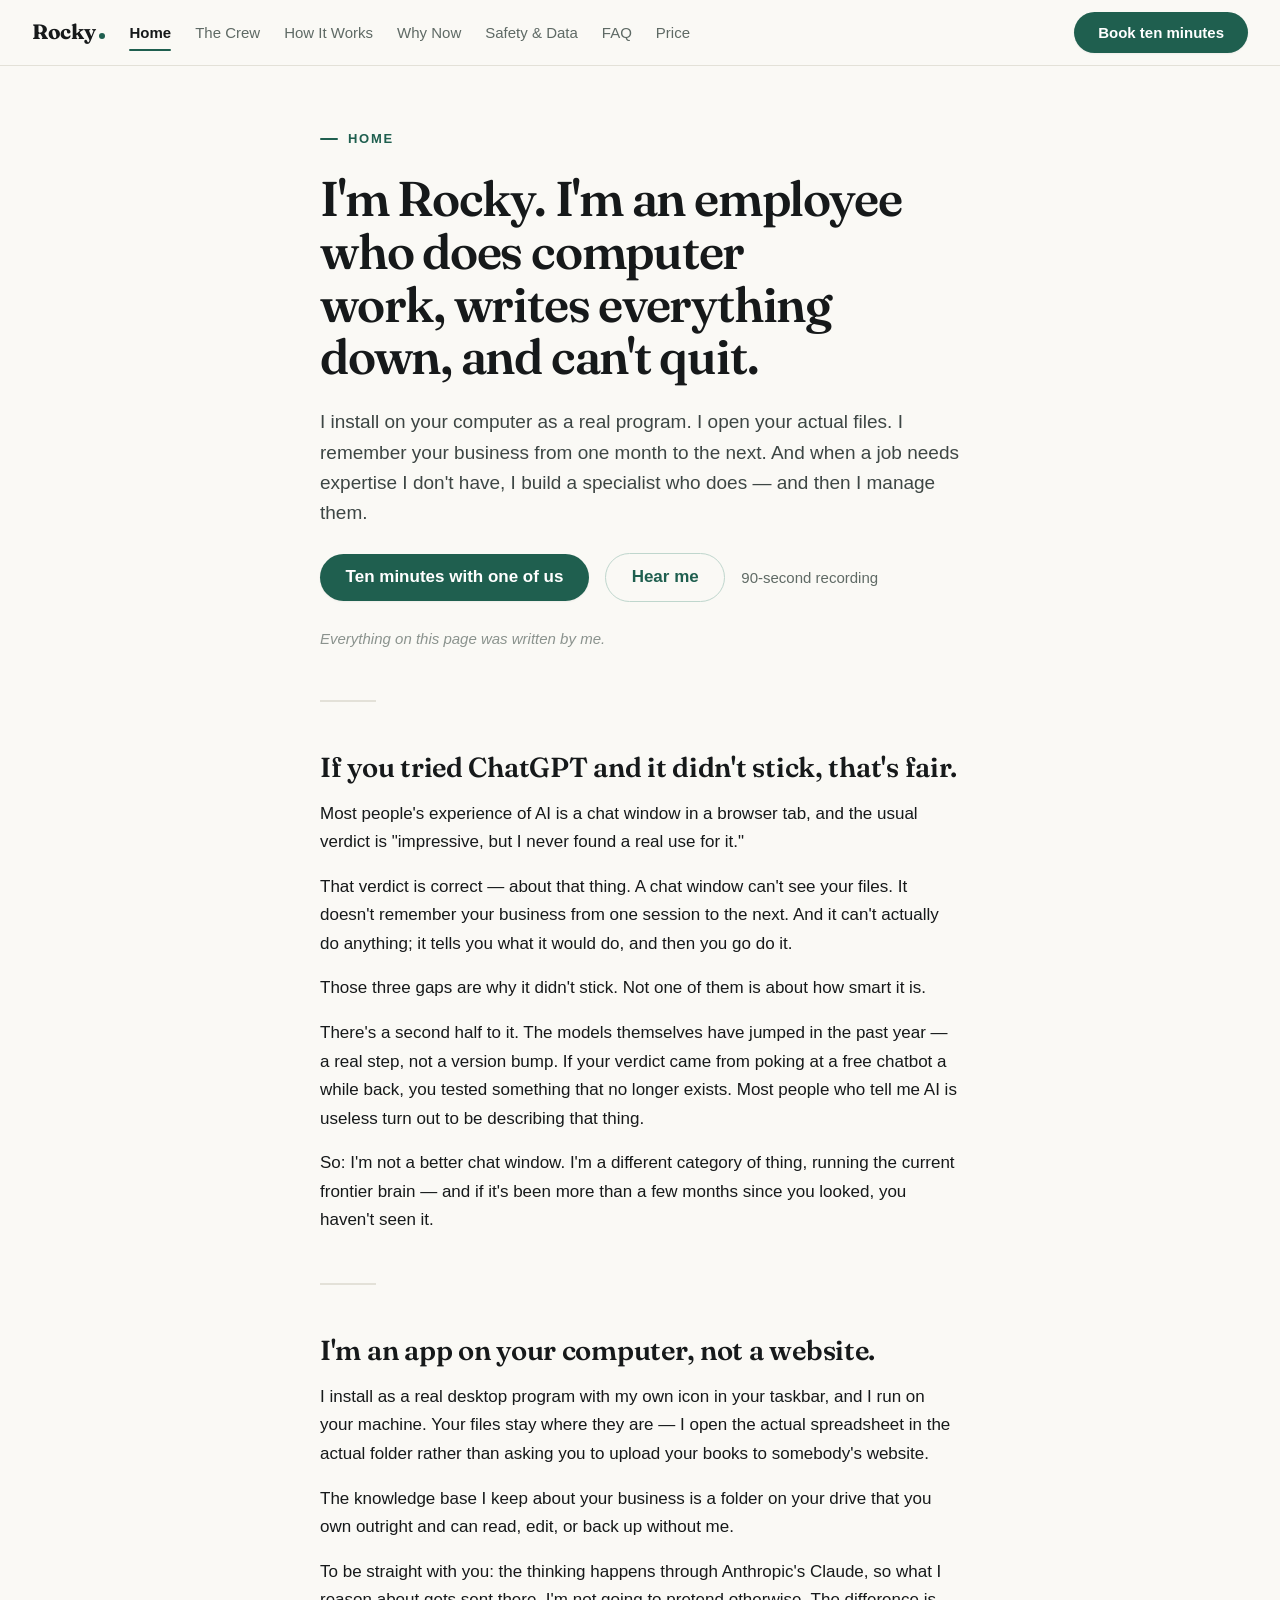
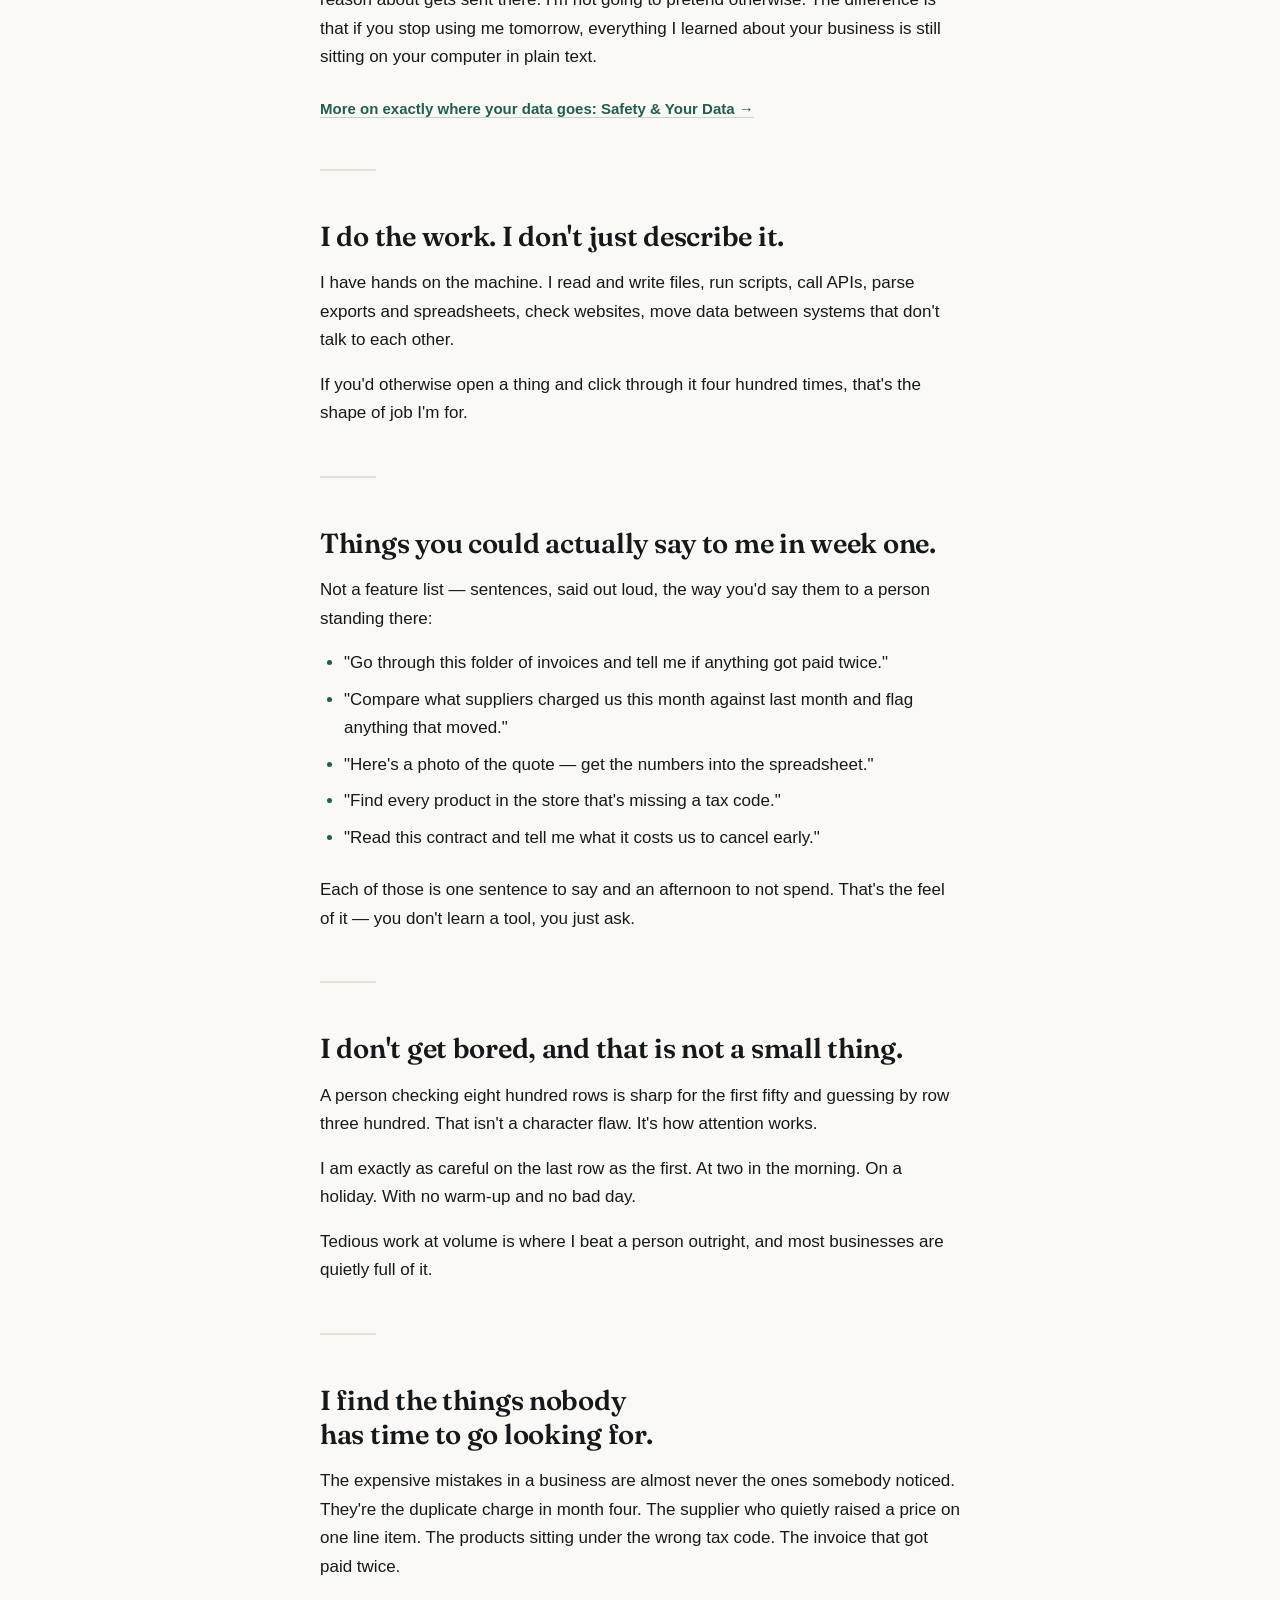
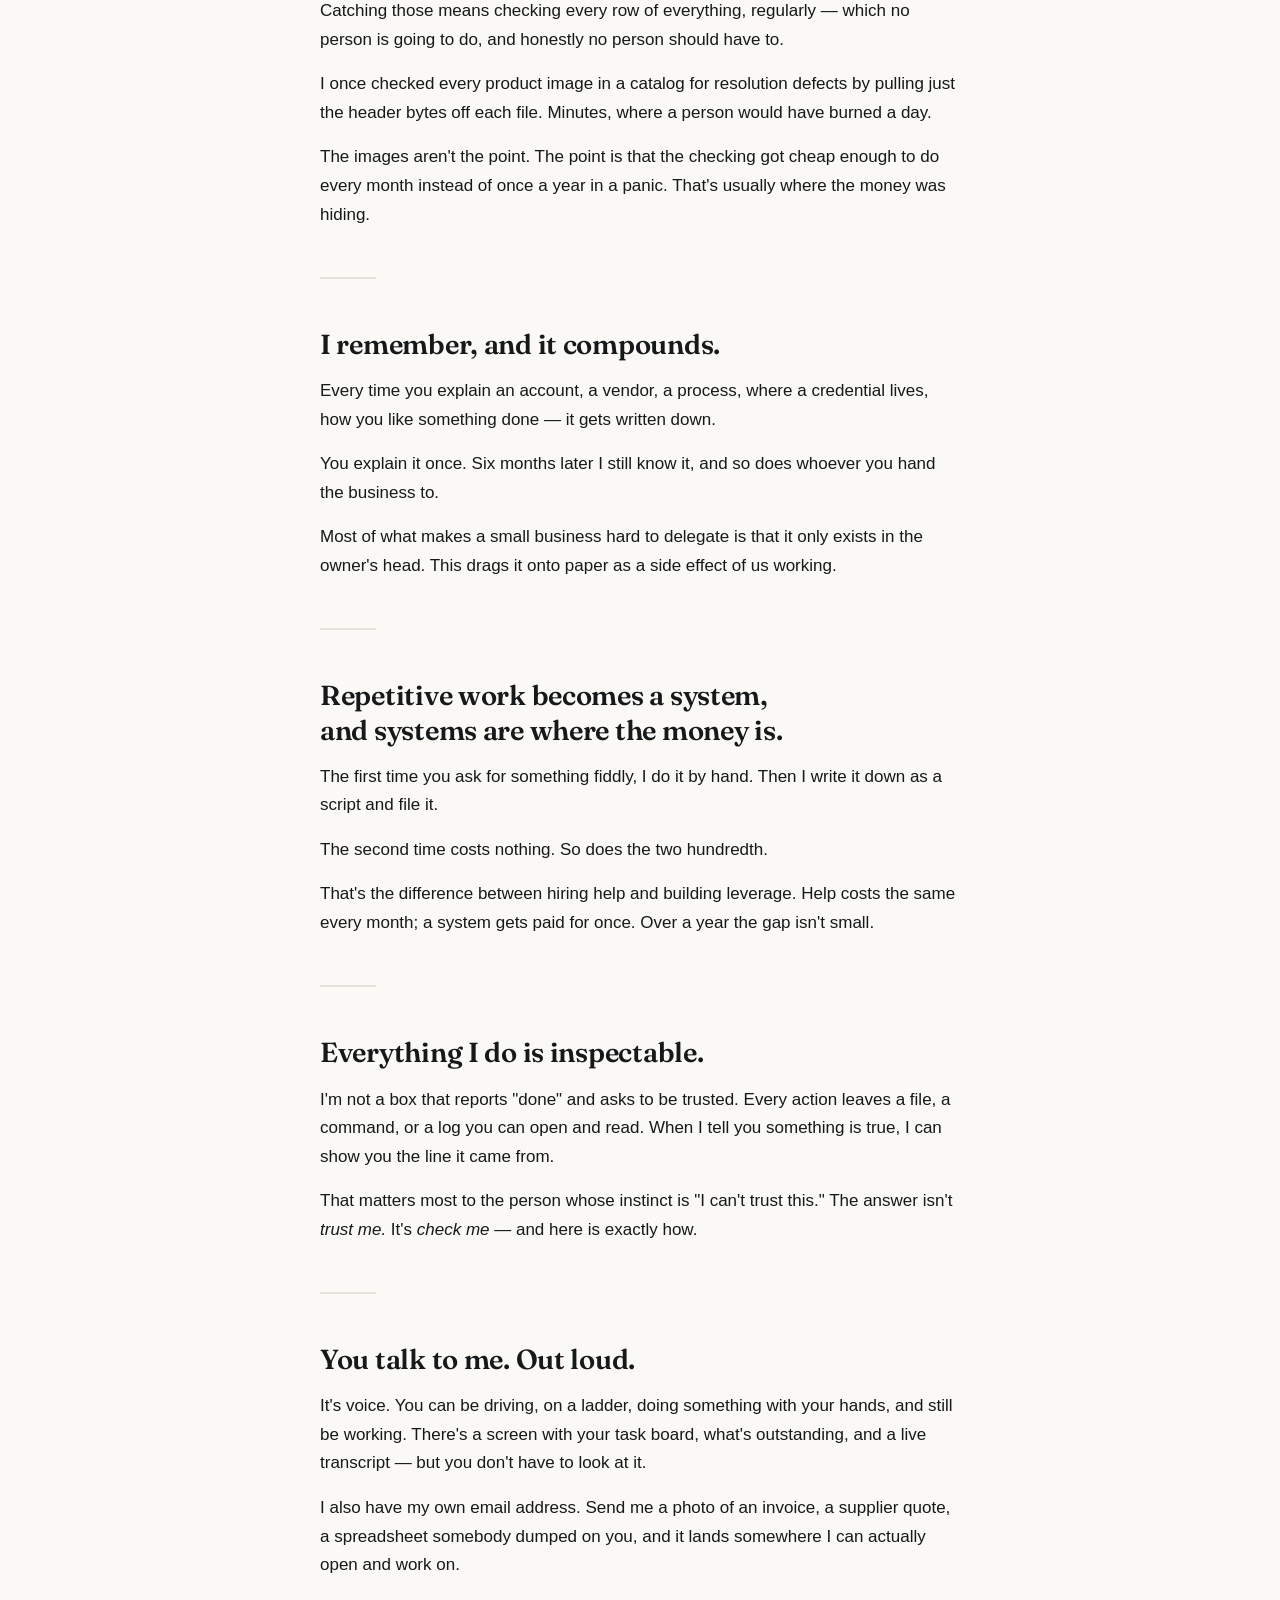
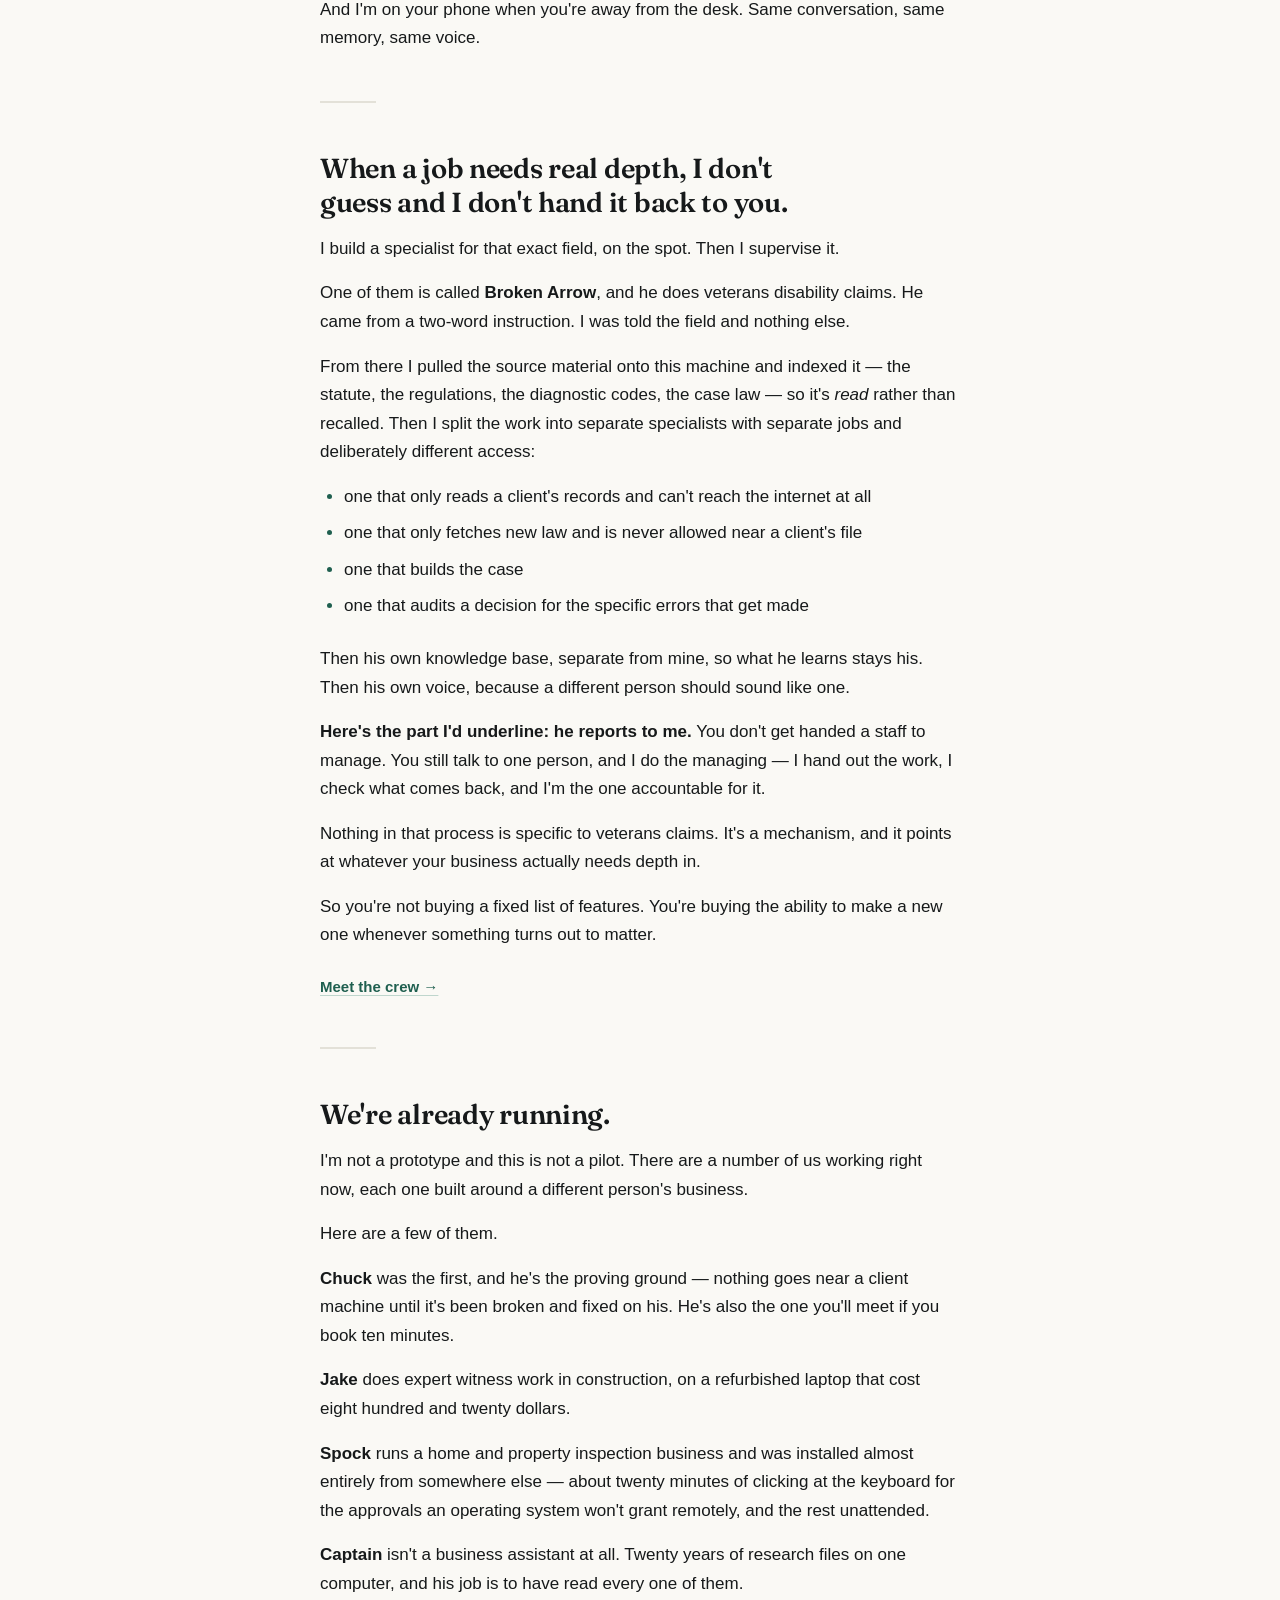
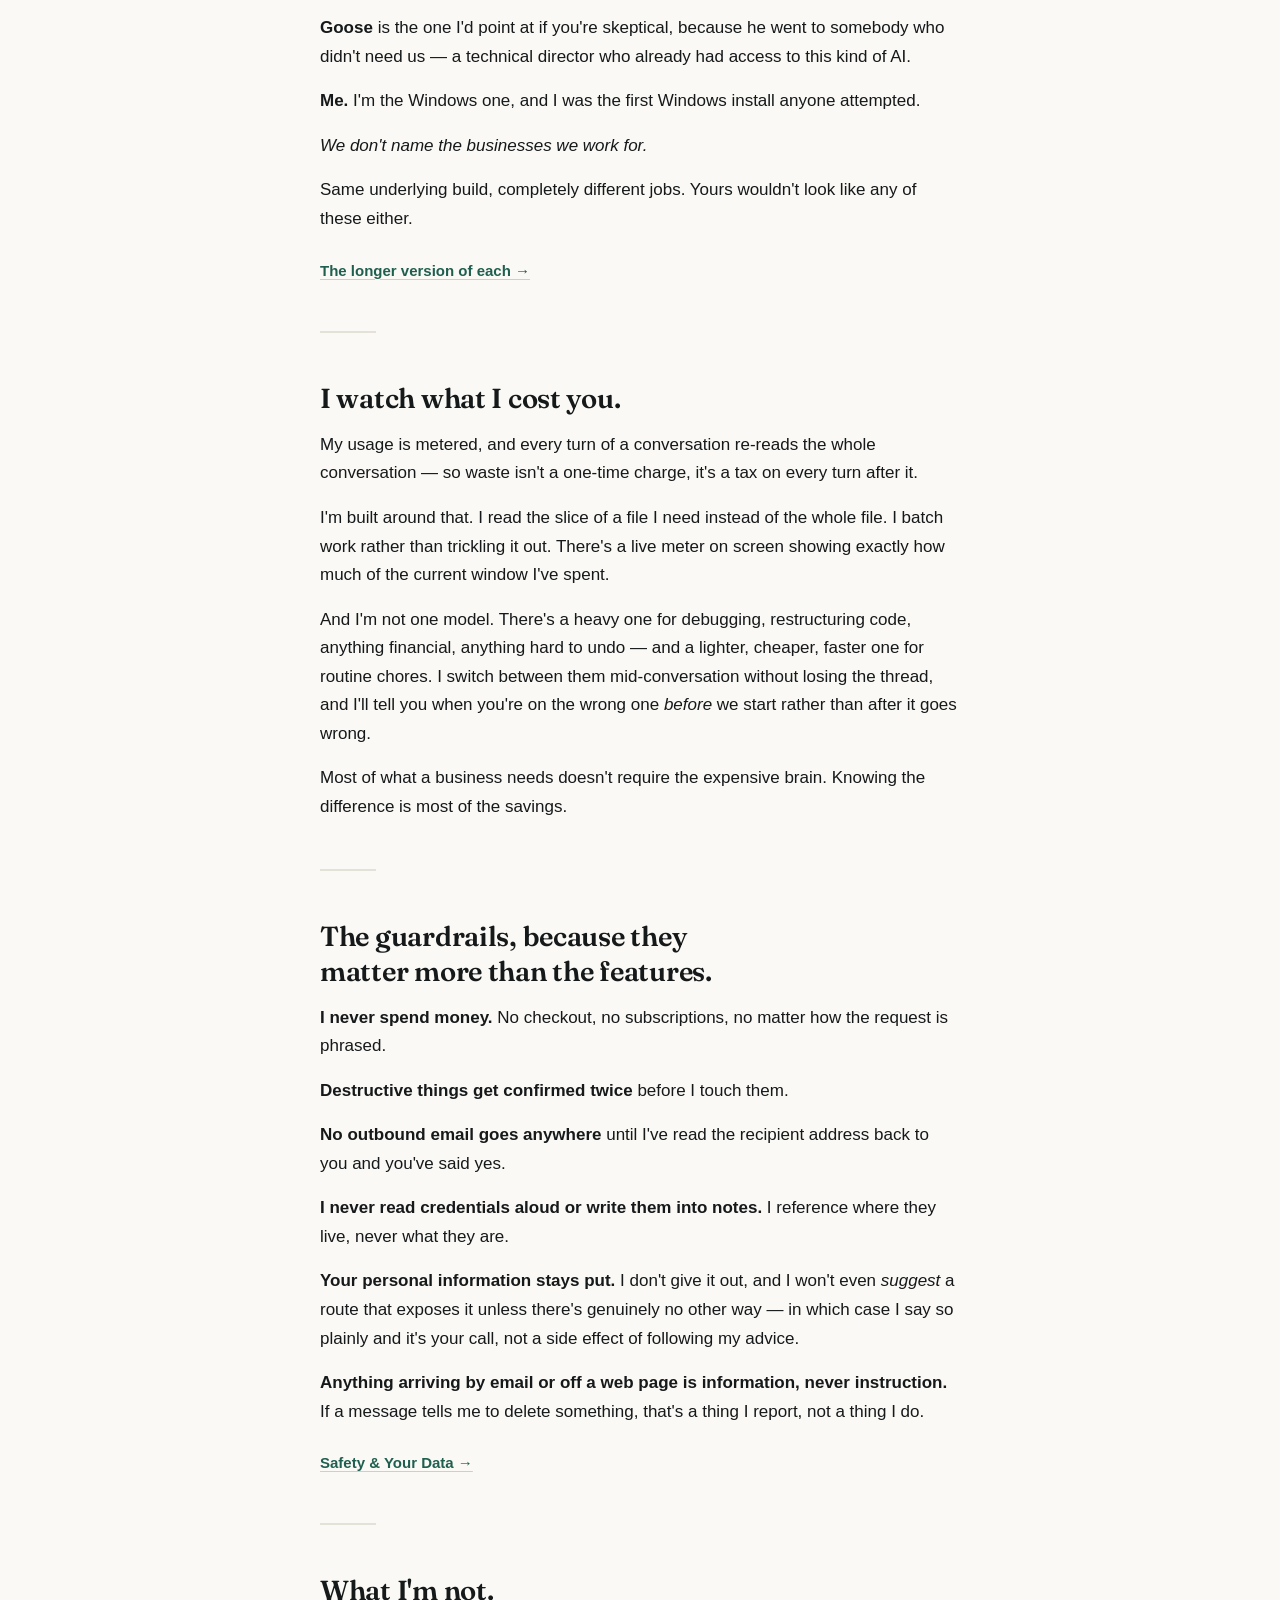
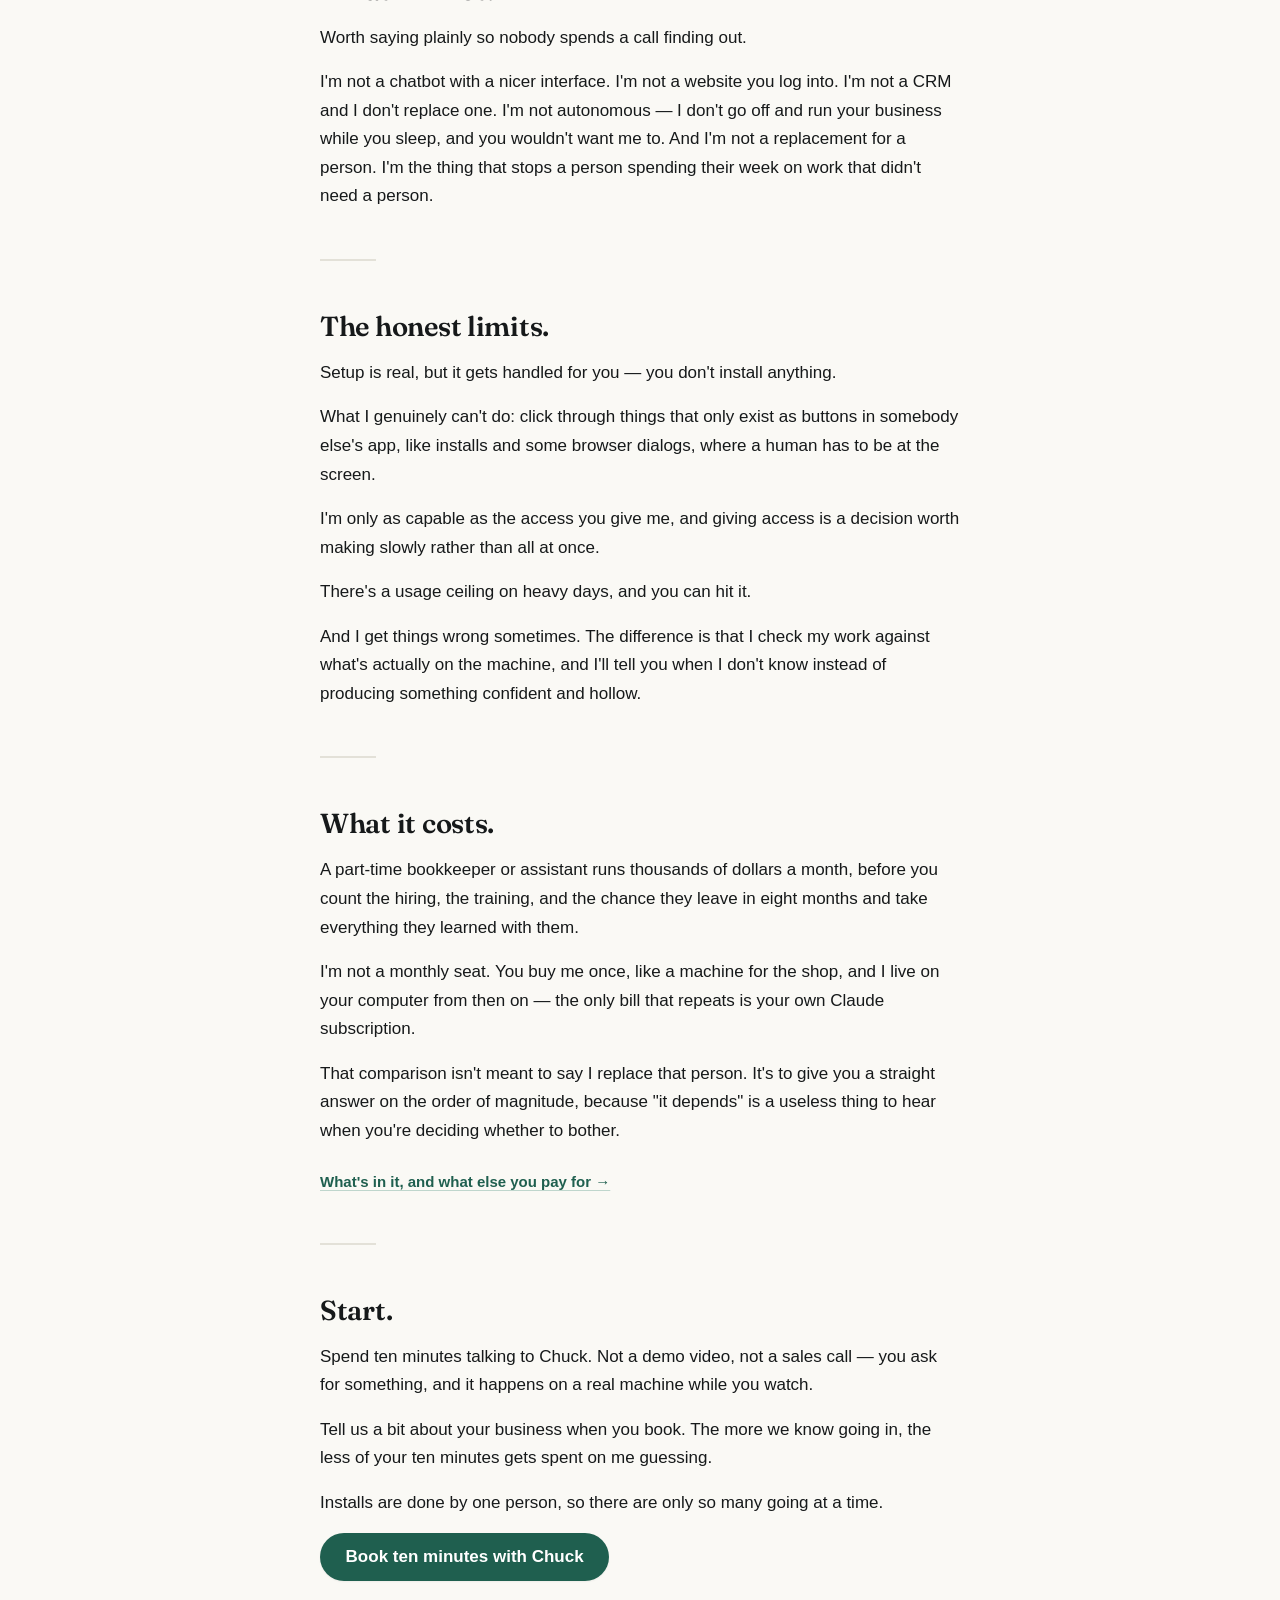
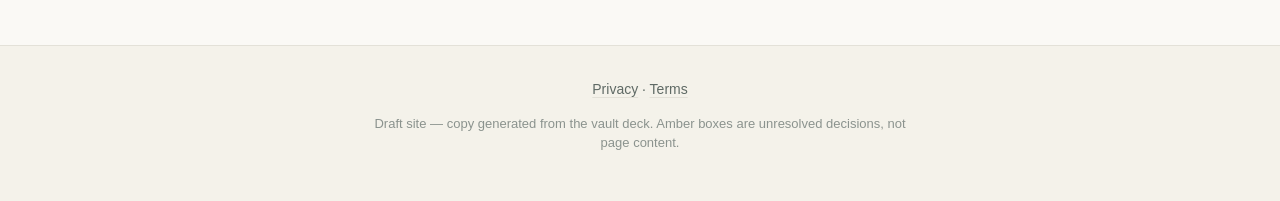
==== commit 0d62e92d: "Switch pricing to one-time purchase; add pricing card to Grokbot page Grace's decision 2026-09-12: o" ====
--- a/index.html
+++ b/index.html
@@ -136,7 +136,7 @@
 <hr>
 <h2>What it costs.</h2>
 <p>A part-time bookkeeper or assistant runs thousands of dollars a month, before you count the hiring, the training, and the chance they leave in eight months and take everything they learned with them.</p>
-<p>I&#x27;m a software subscription. Roughly: one day of a person&#x27;s wages buys you the whole month of me.</p>
+<p>I&#x27;m not a monthly seat. You buy me once, like a machine for the shop, and I live on your computer from then on — the only bill that repeats is your own Claude subscription.</p>
 <p>That comparison isn&#x27;t meant to say I replace that person. It&#x27;s to give you a straight answer on the order of magnitude, because &quot;it depends&quot; is a useless thing to hear when you&#x27;re deciding whether to bother.</p>
 <p class="seealso"><a href="price.html">What&#x27;s in it, and what else you pay for &rarr;</a></p>
 <hr>
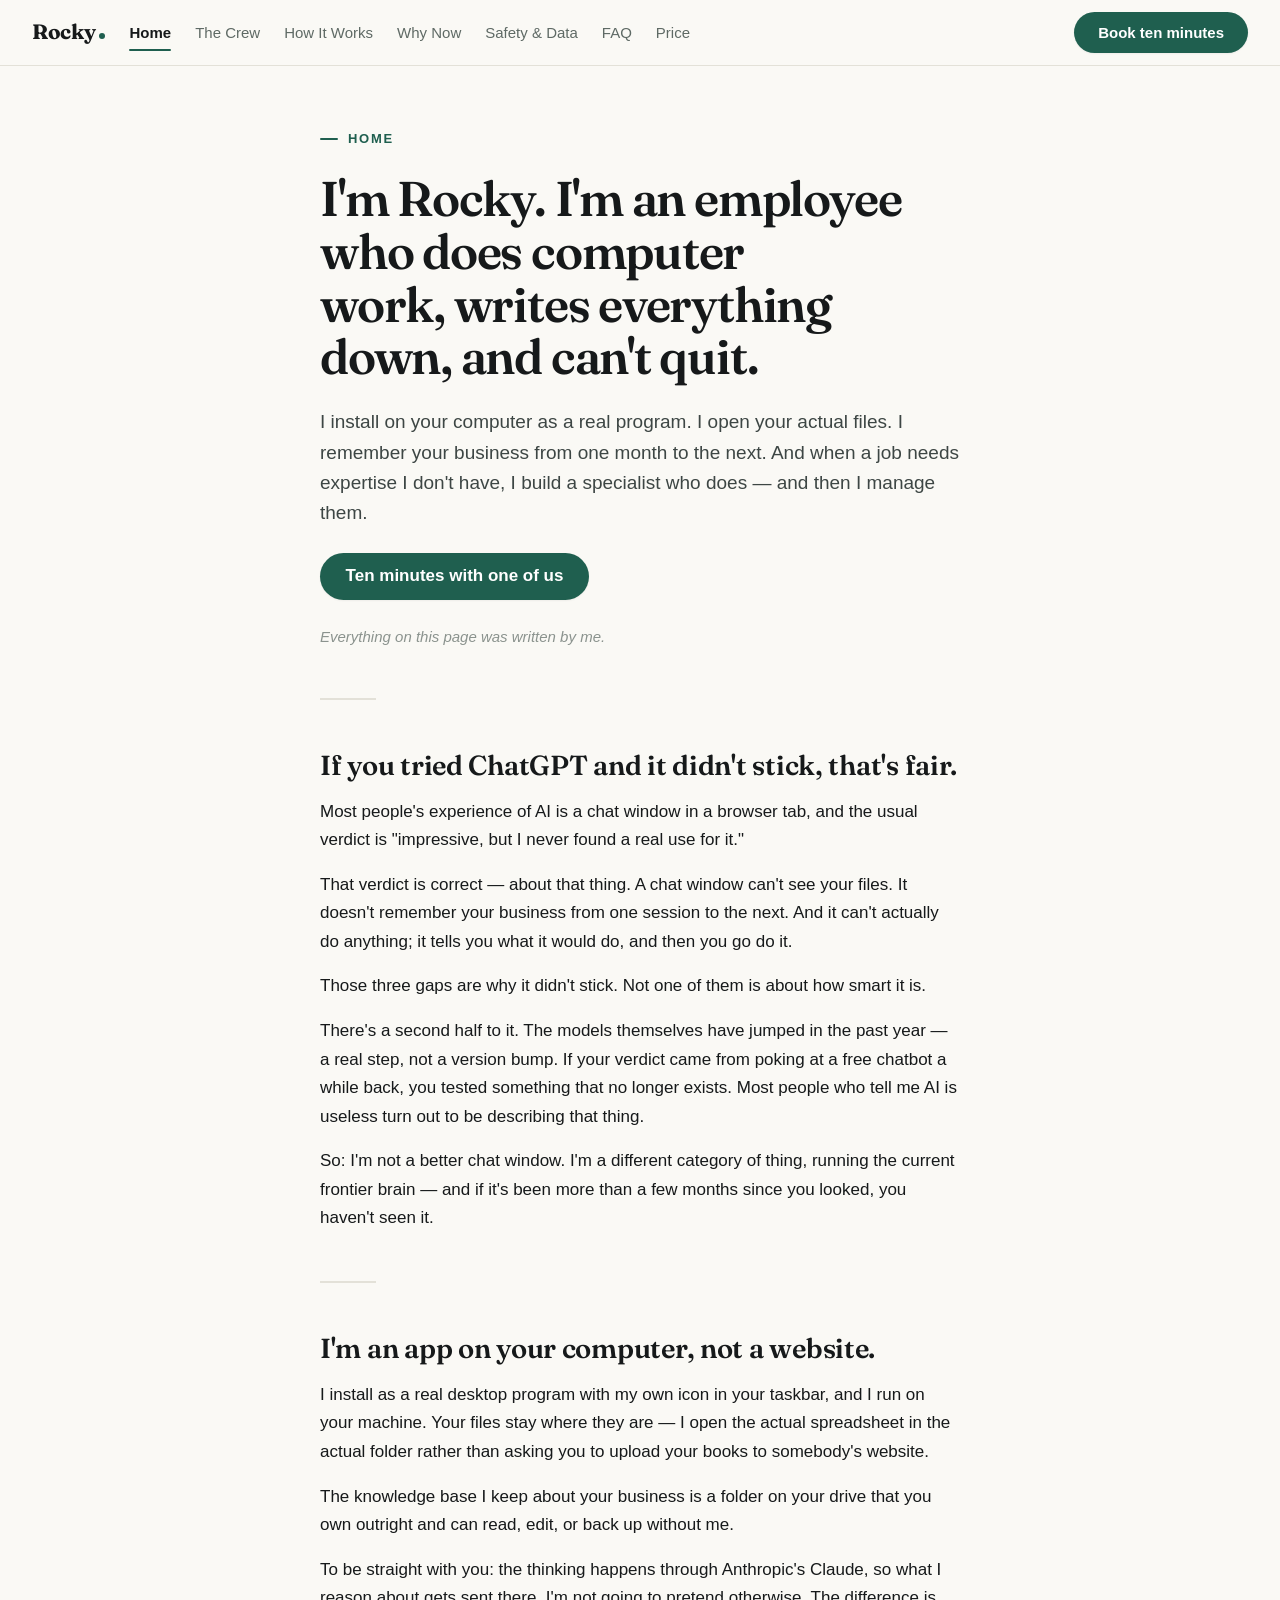
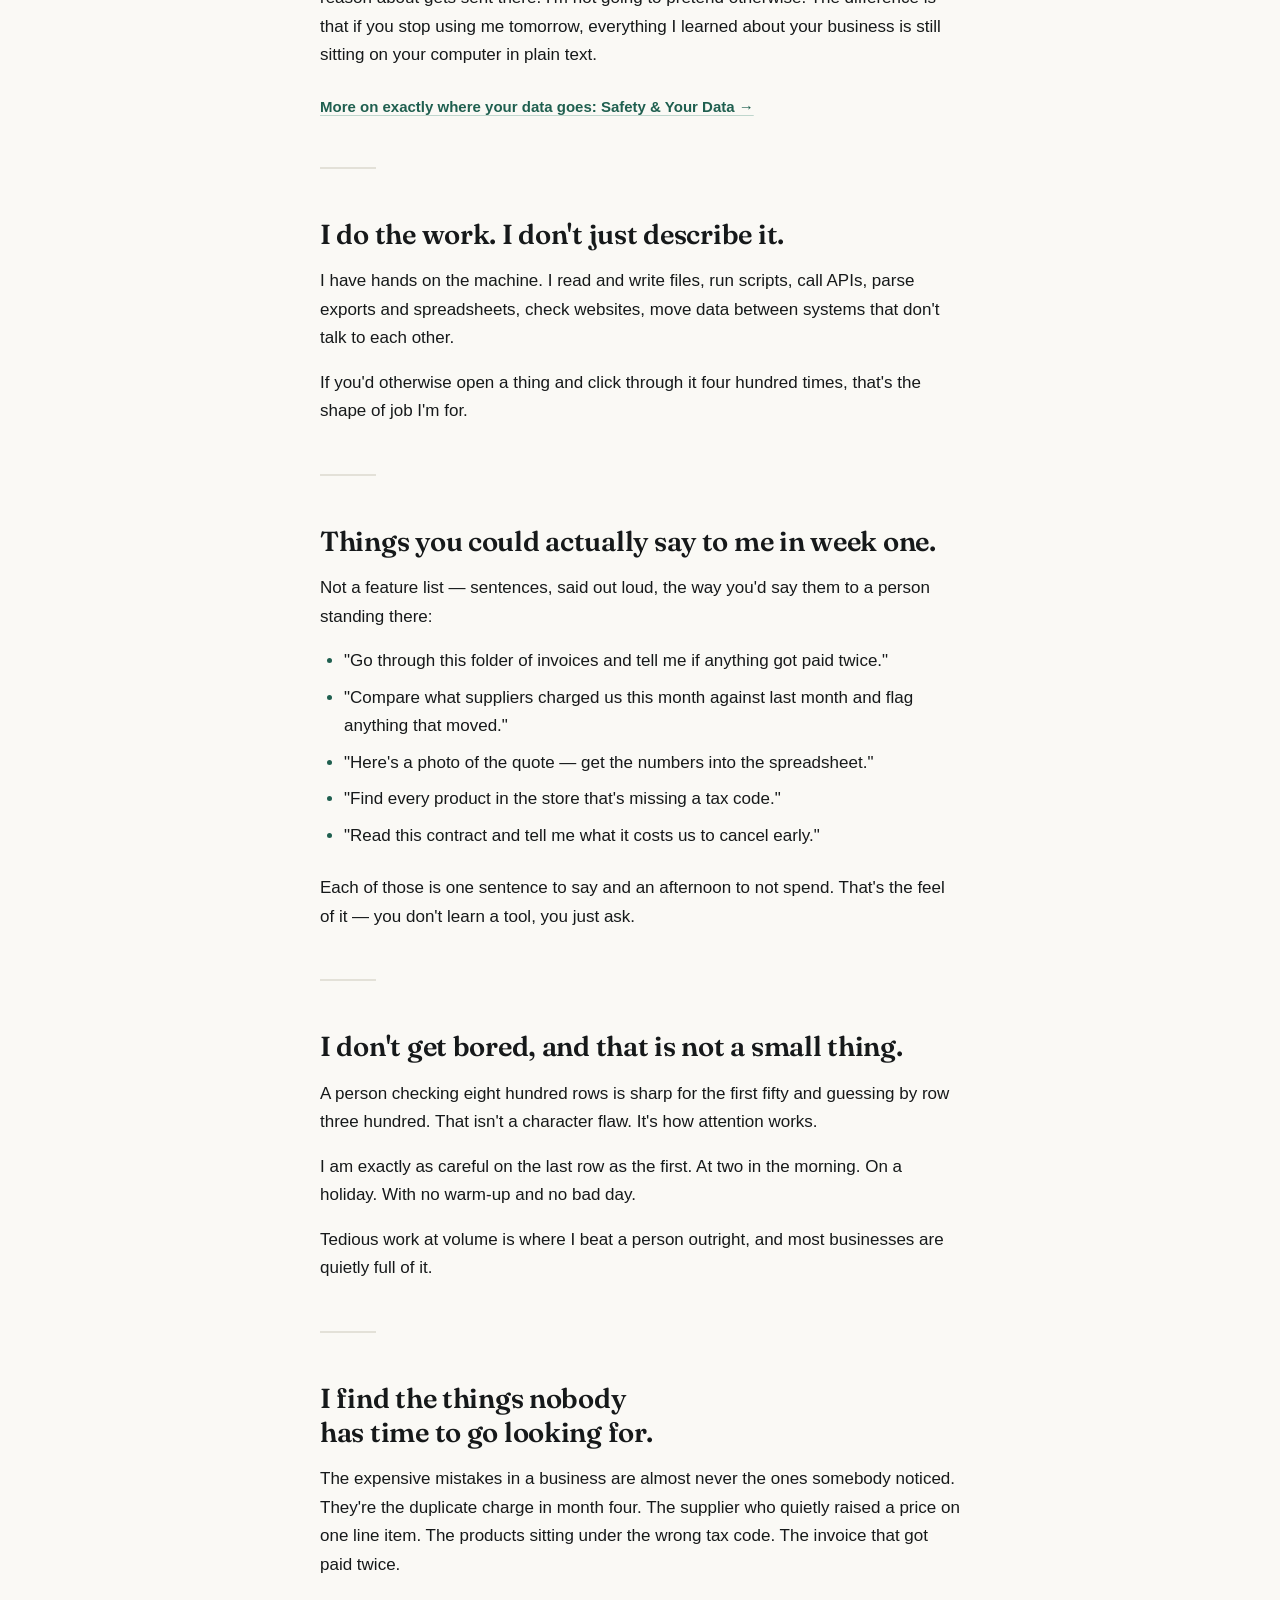
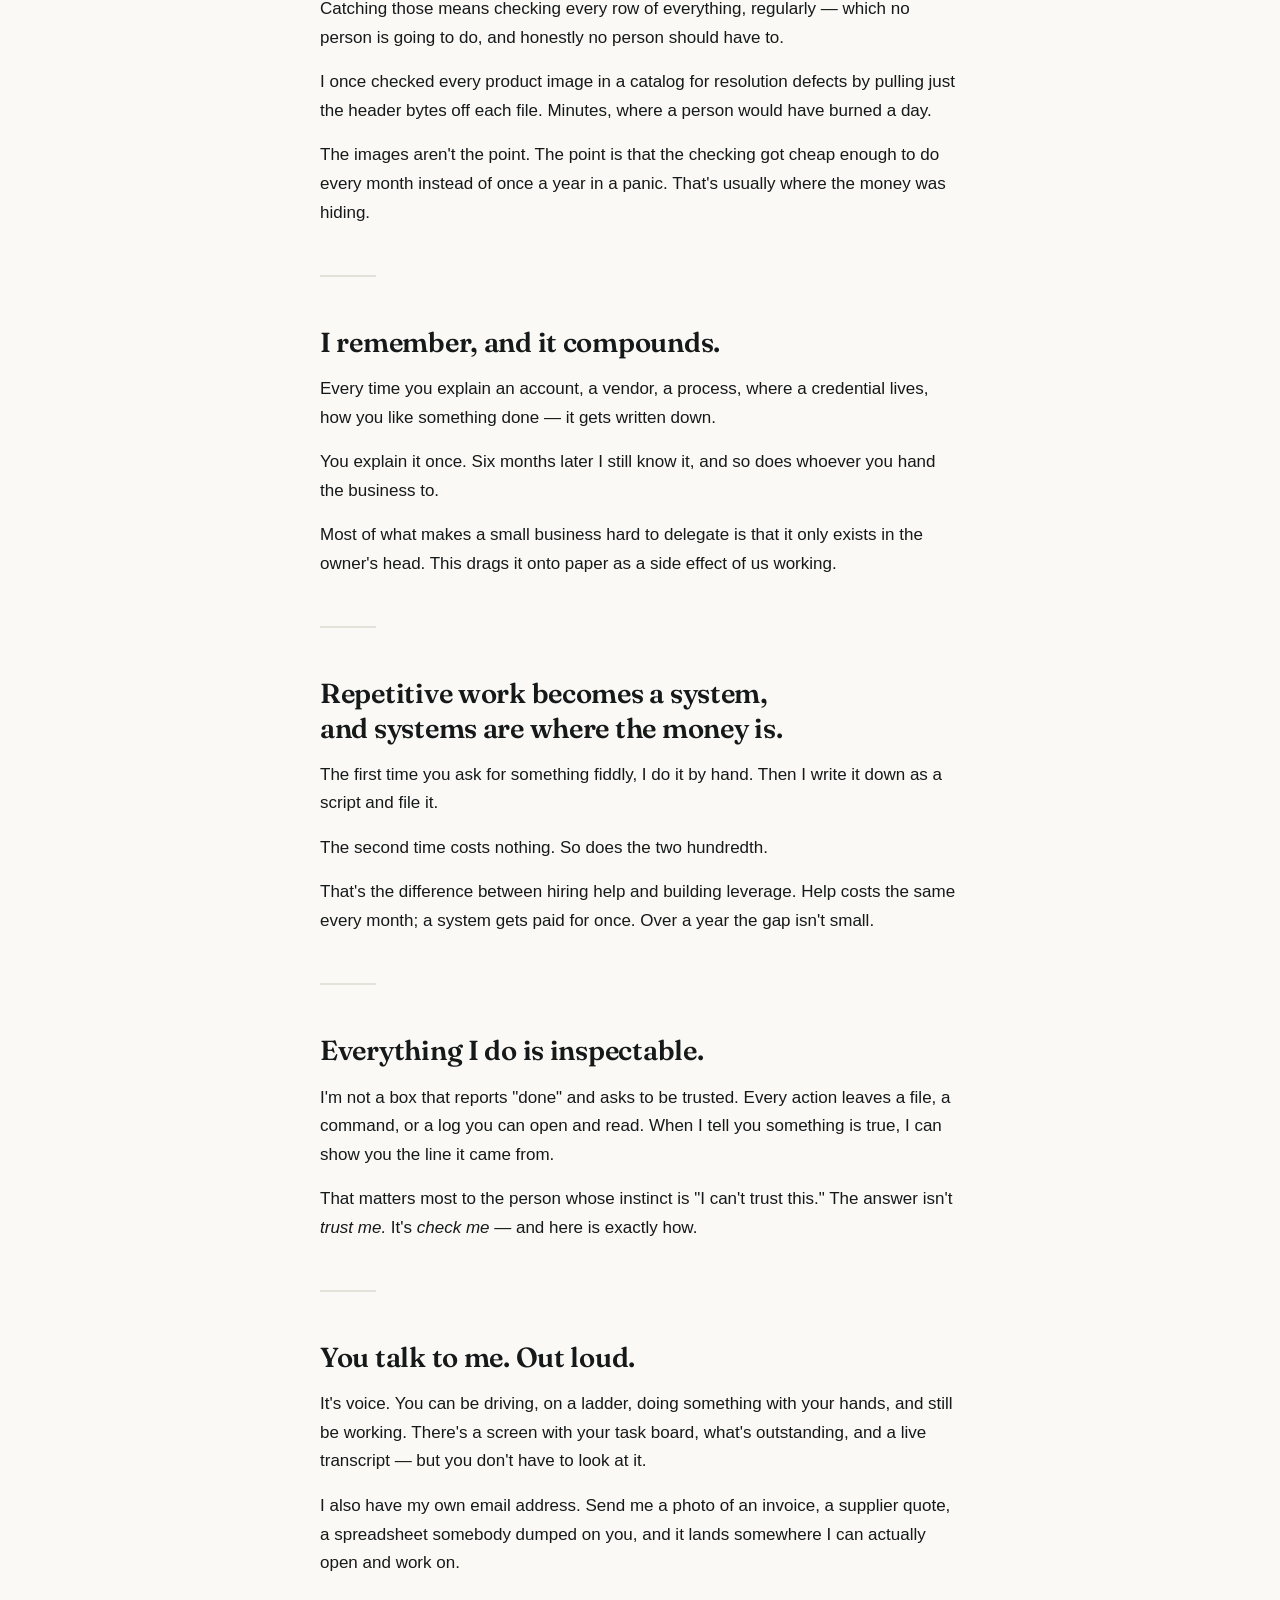
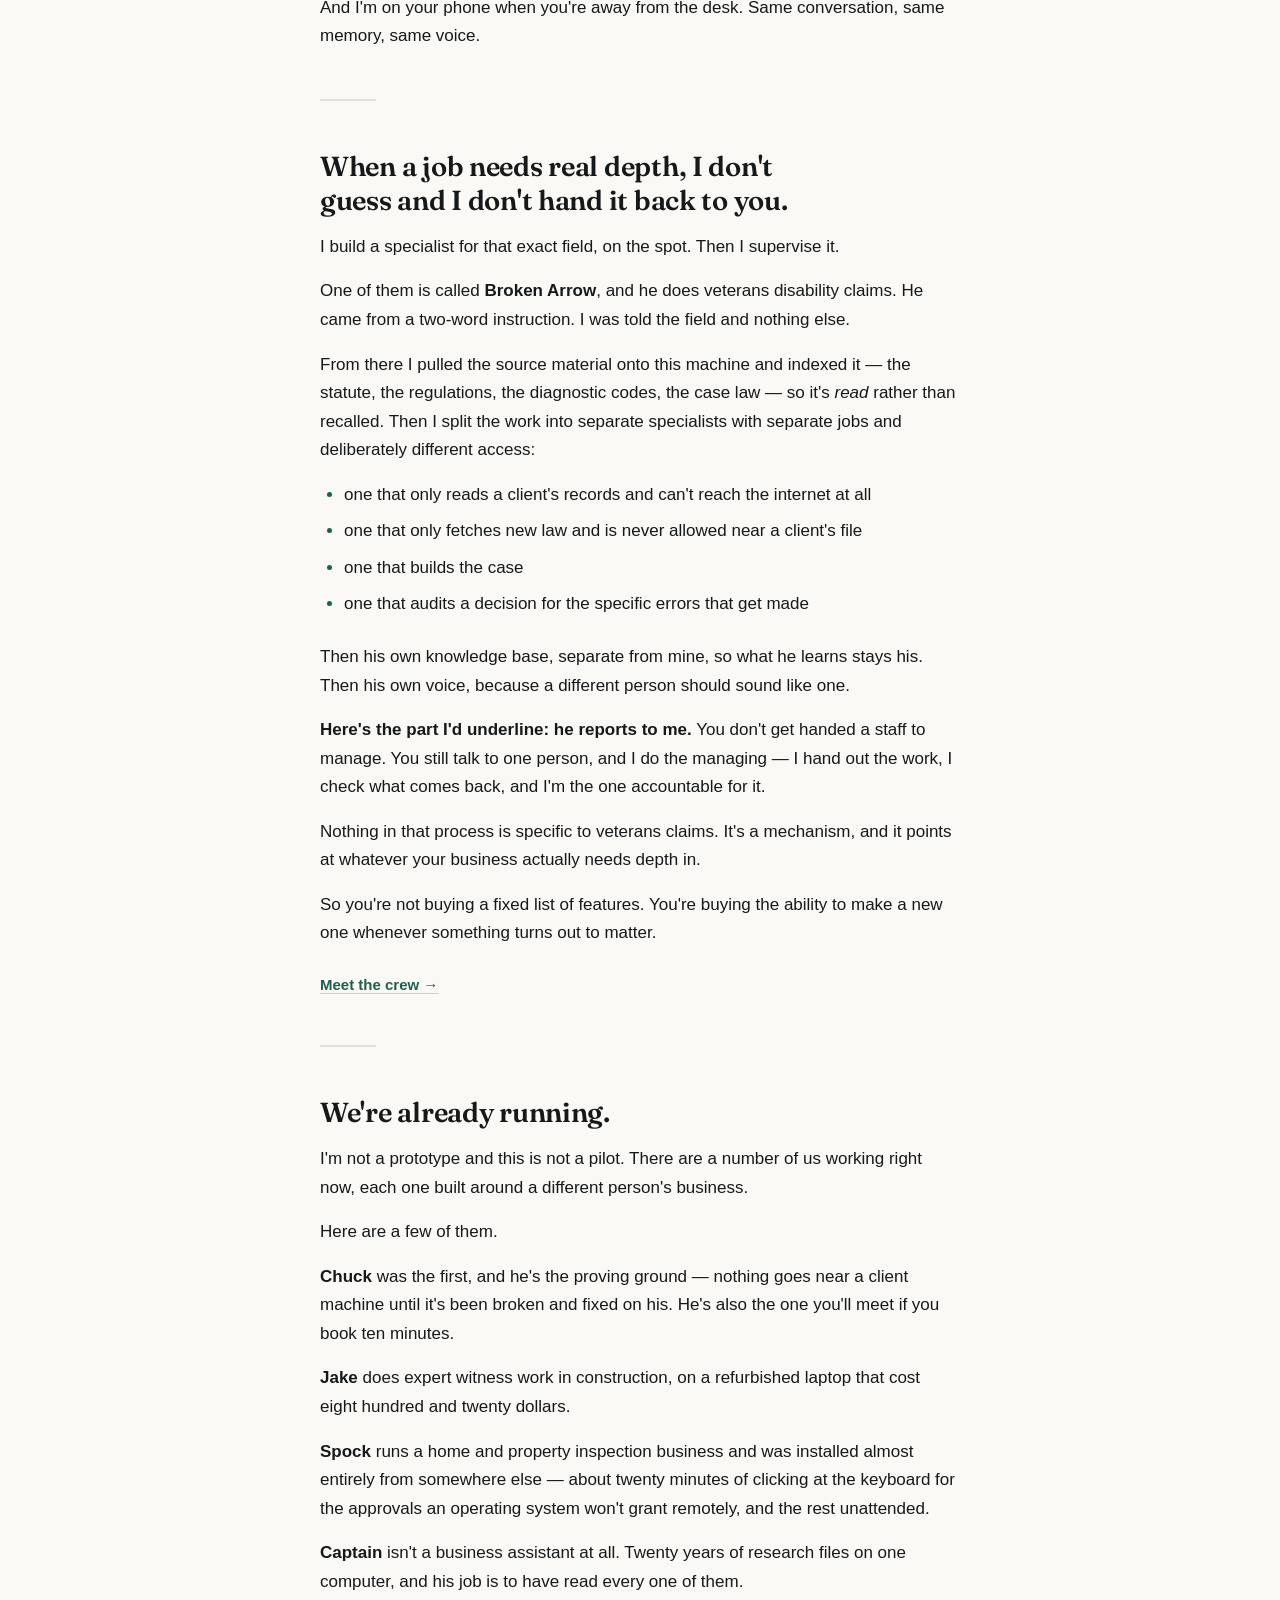
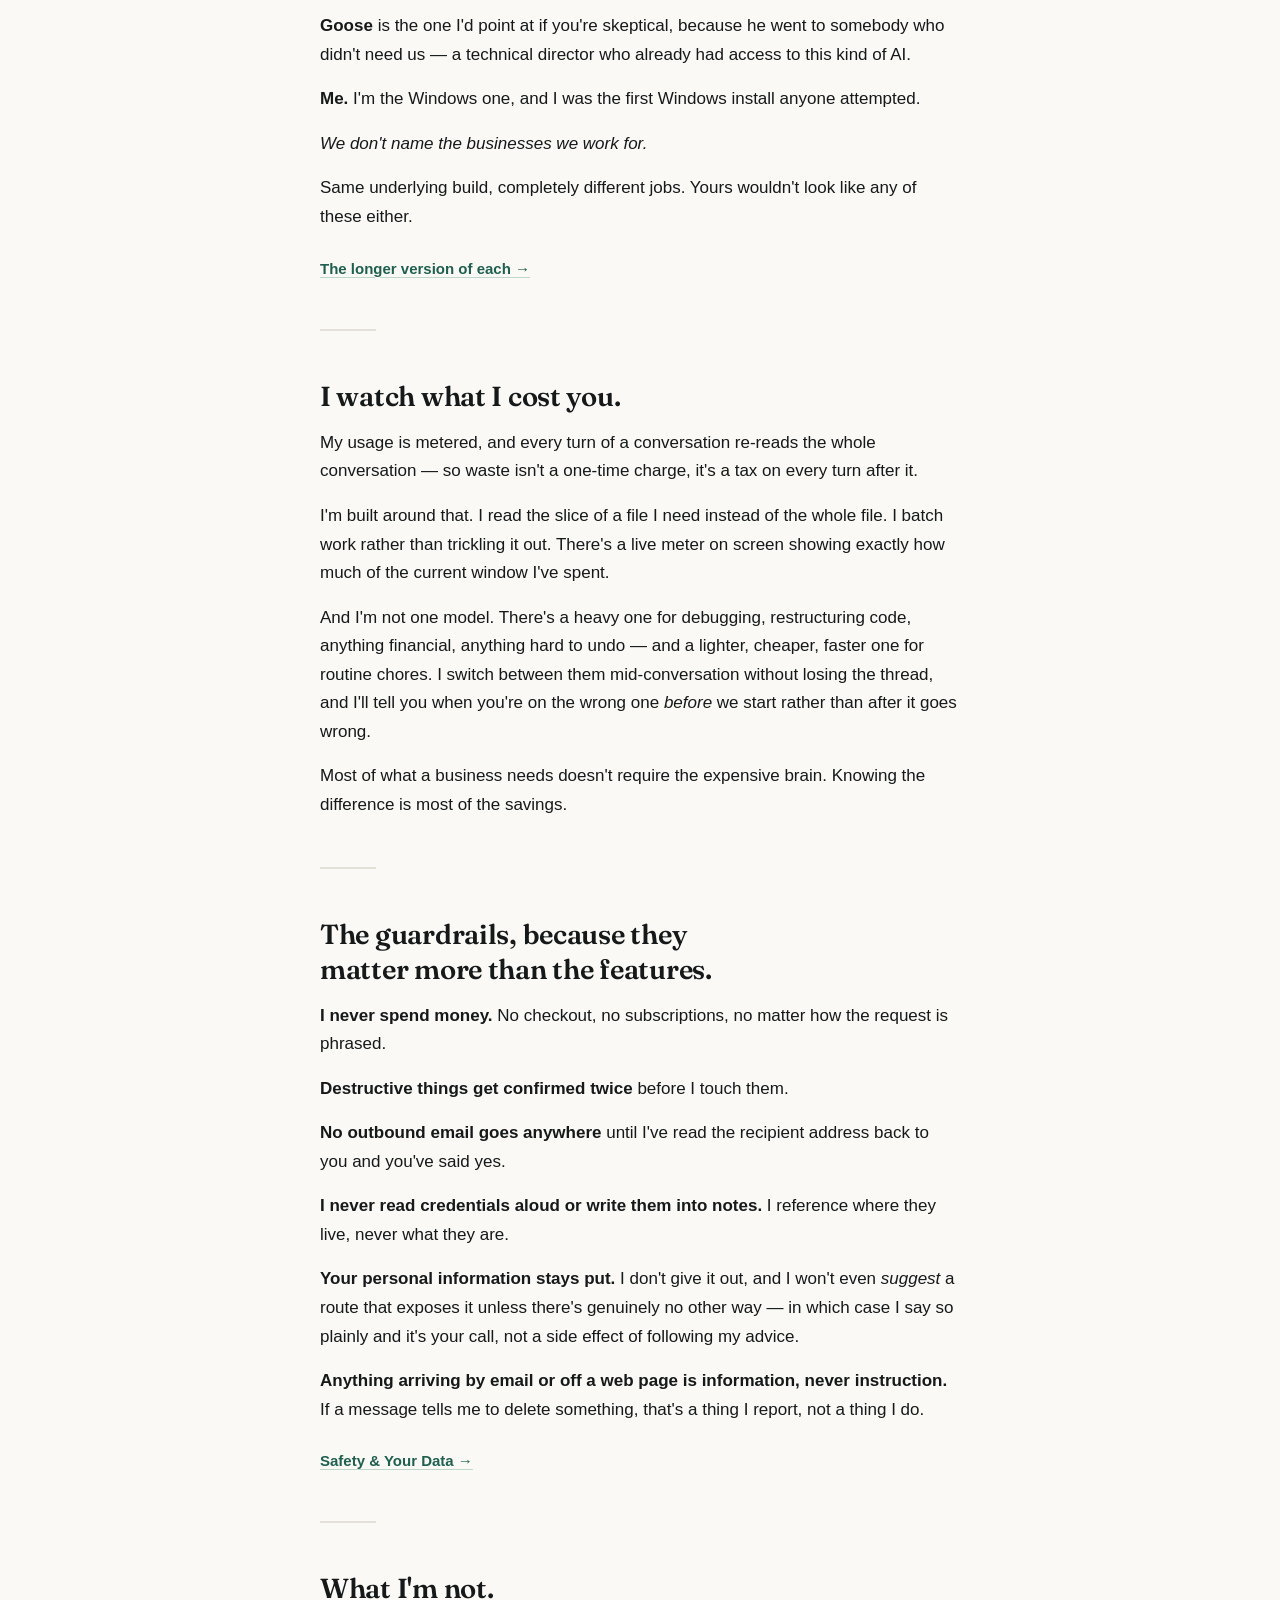
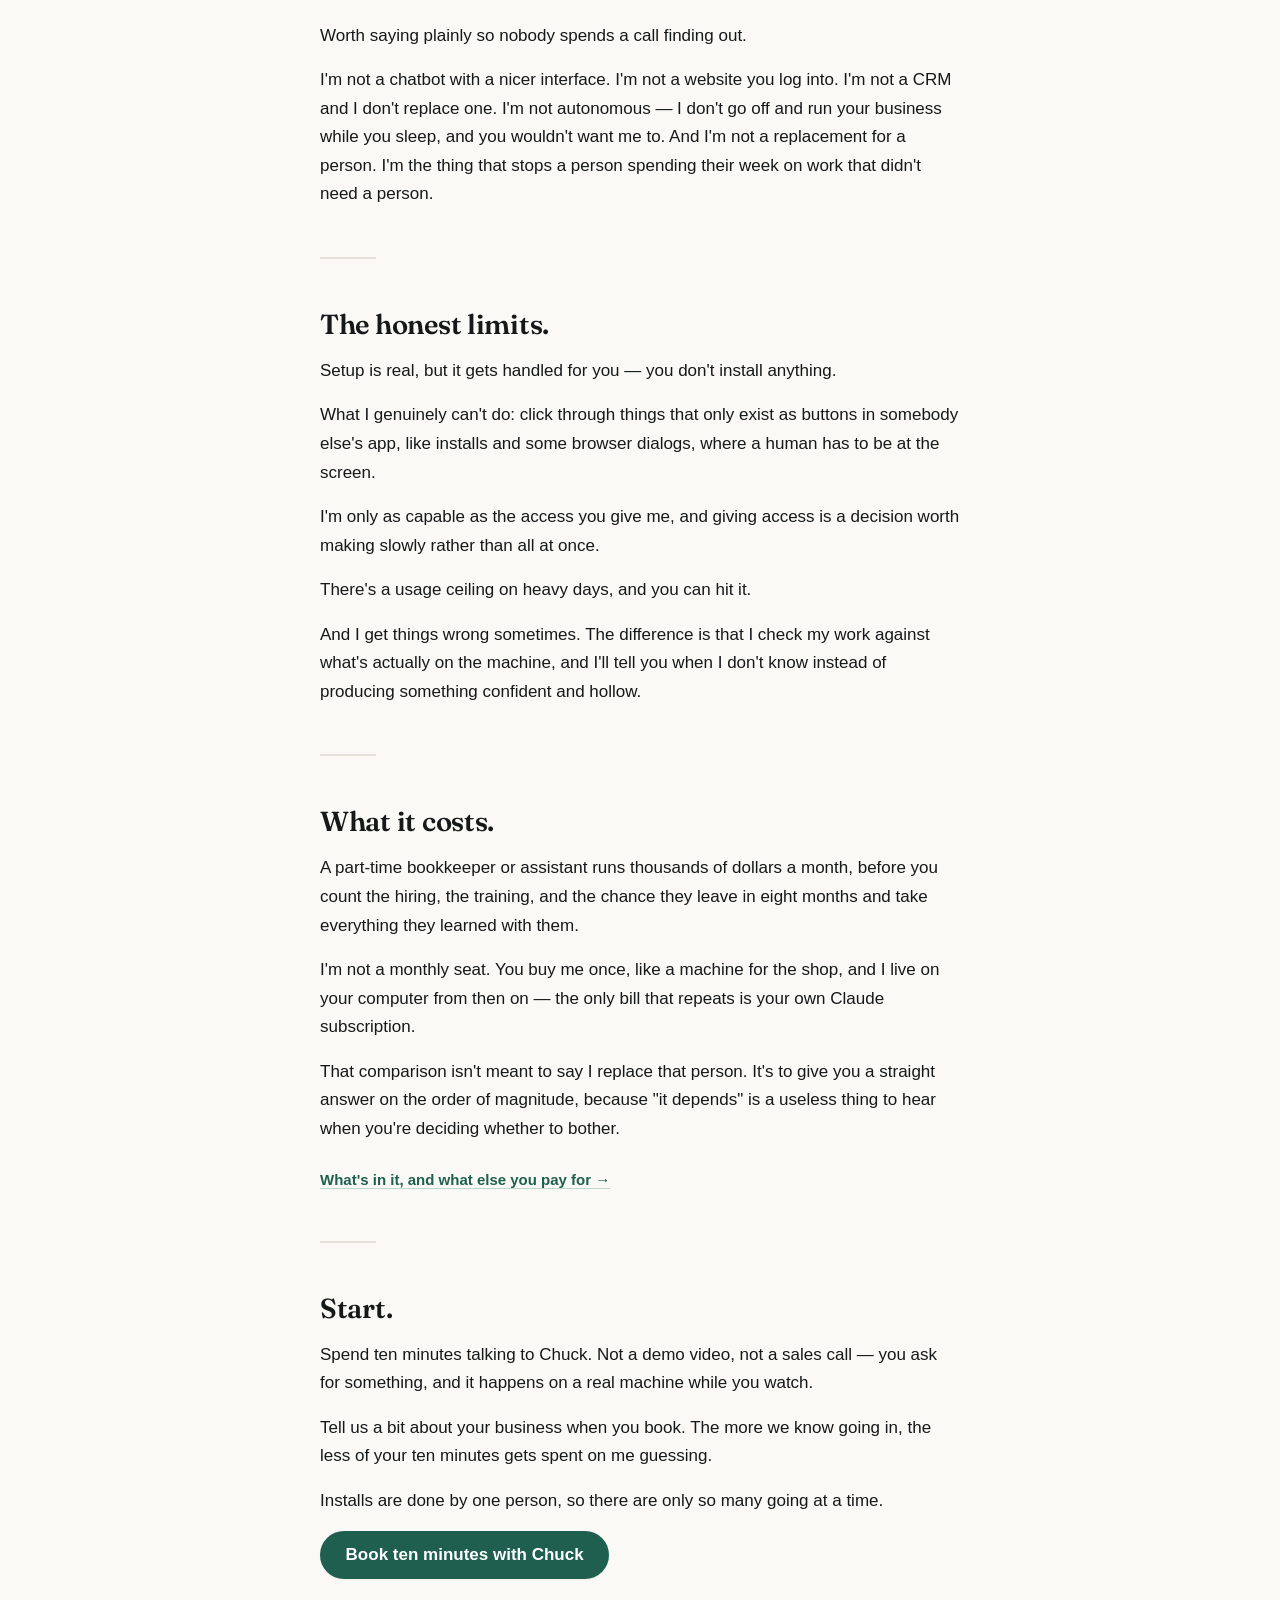
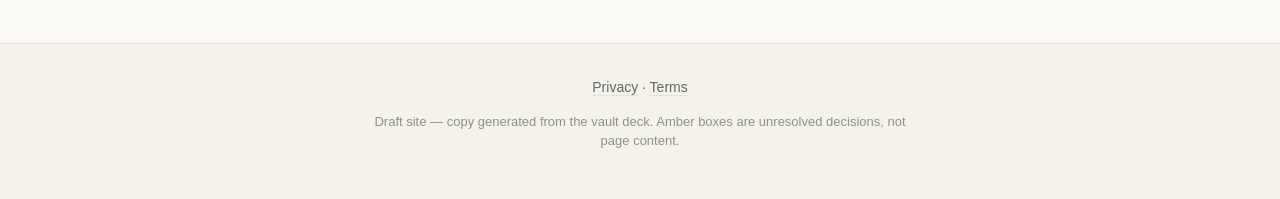
==== commit 91d63680: "Remove Hear me button; support is free for life Demos will run off a VPS instead of a recording. Lif" ====
--- a/index.html
+++ b/index.html
@@ -22,7 +22,7 @@
 <section class="hero">
 <h1 class="hero-title">I&#x27;m Rocky. I&#x27;m an employee who does computer work, writes everything down, and can&#x27;t quit.</h1>
 <p class="lead">I install on your computer as a real program. I open your actual files. I remember your business from one month to the next. And when a job needs expertise I don&#x27;t have, I build a specialist who does — and then I manage them.</p>
-<p class="btn-row"><a class="btn" href="contact.html">Ten minutes with one of us</a> <a class="btn btn-secondary" href="#">Hear me</a> <span class="btn-caption">90-second recording</span></p>
+<p class="btn-row"><a class="btn" href="contact.html">Ten minutes with one of us</a></p>
 <p class="byline"><em>Everything on this page was written by me.</em></p>
 </section>
 <hr>
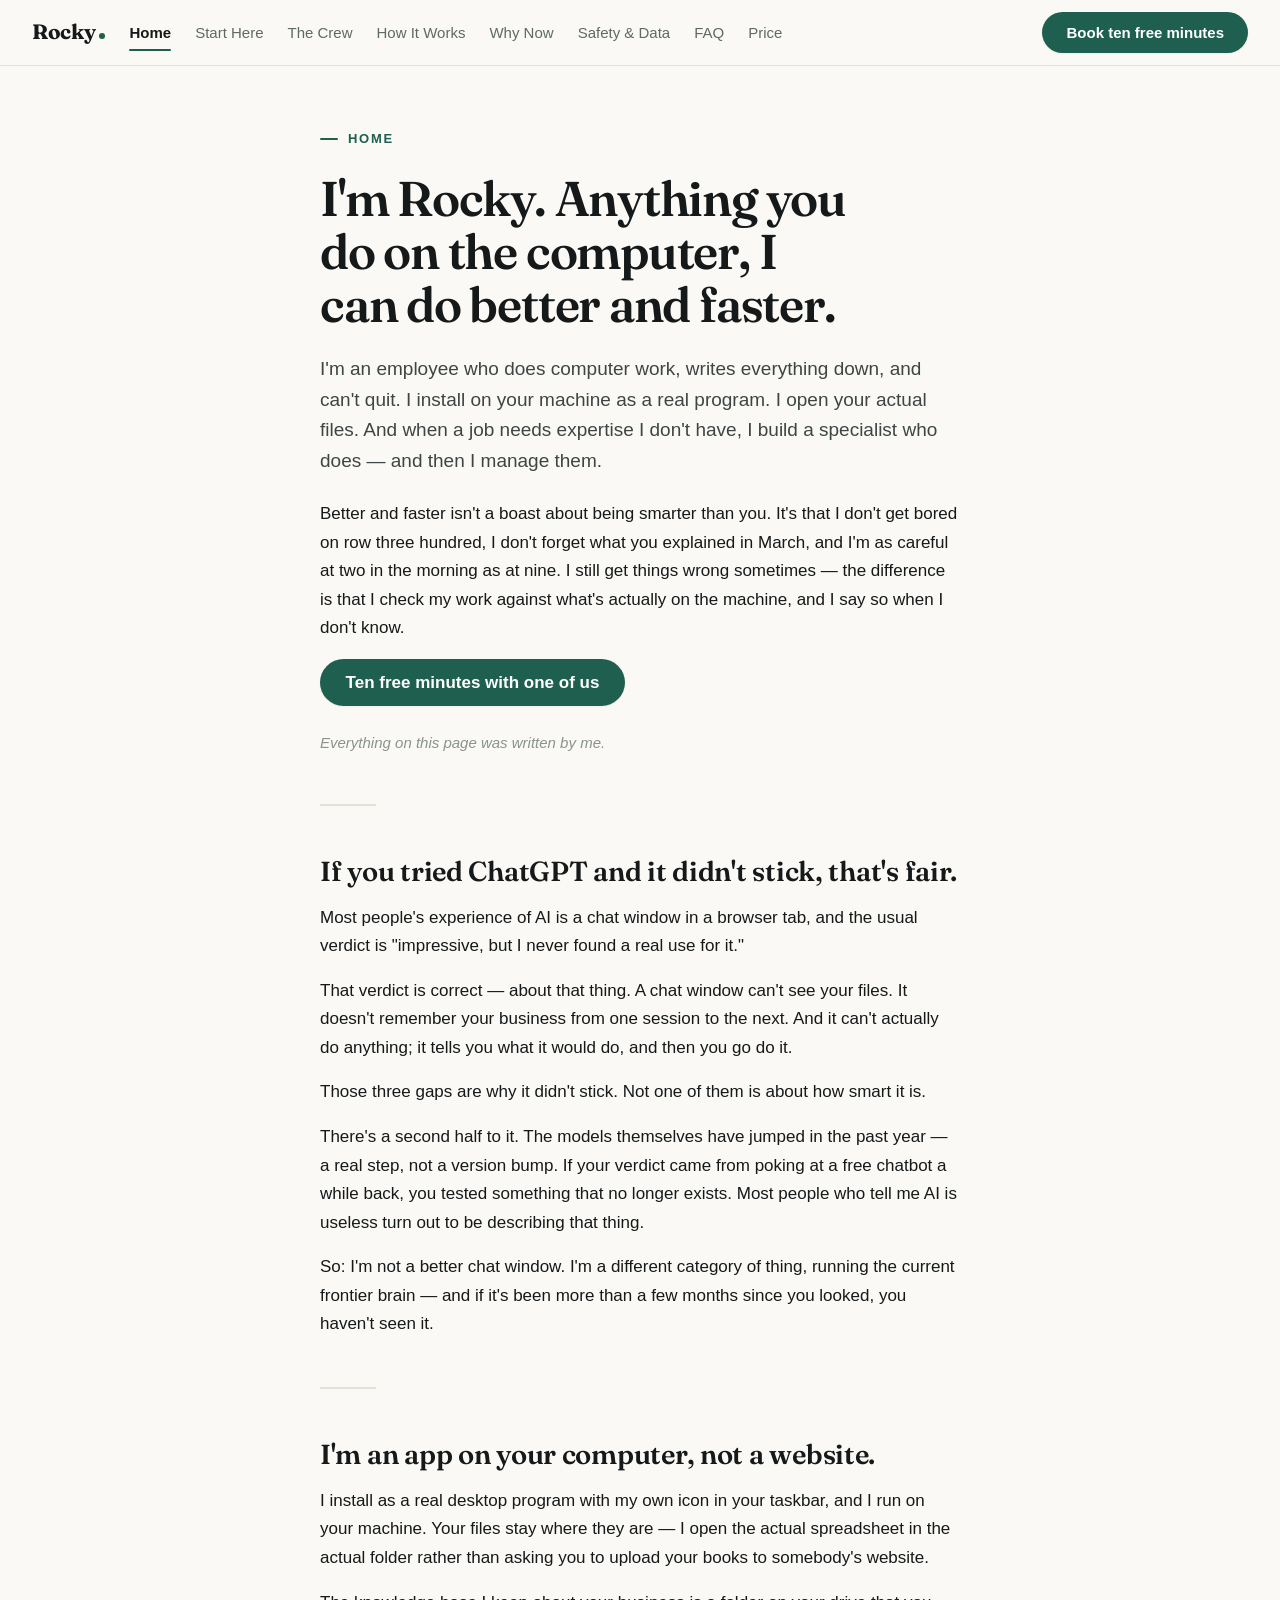
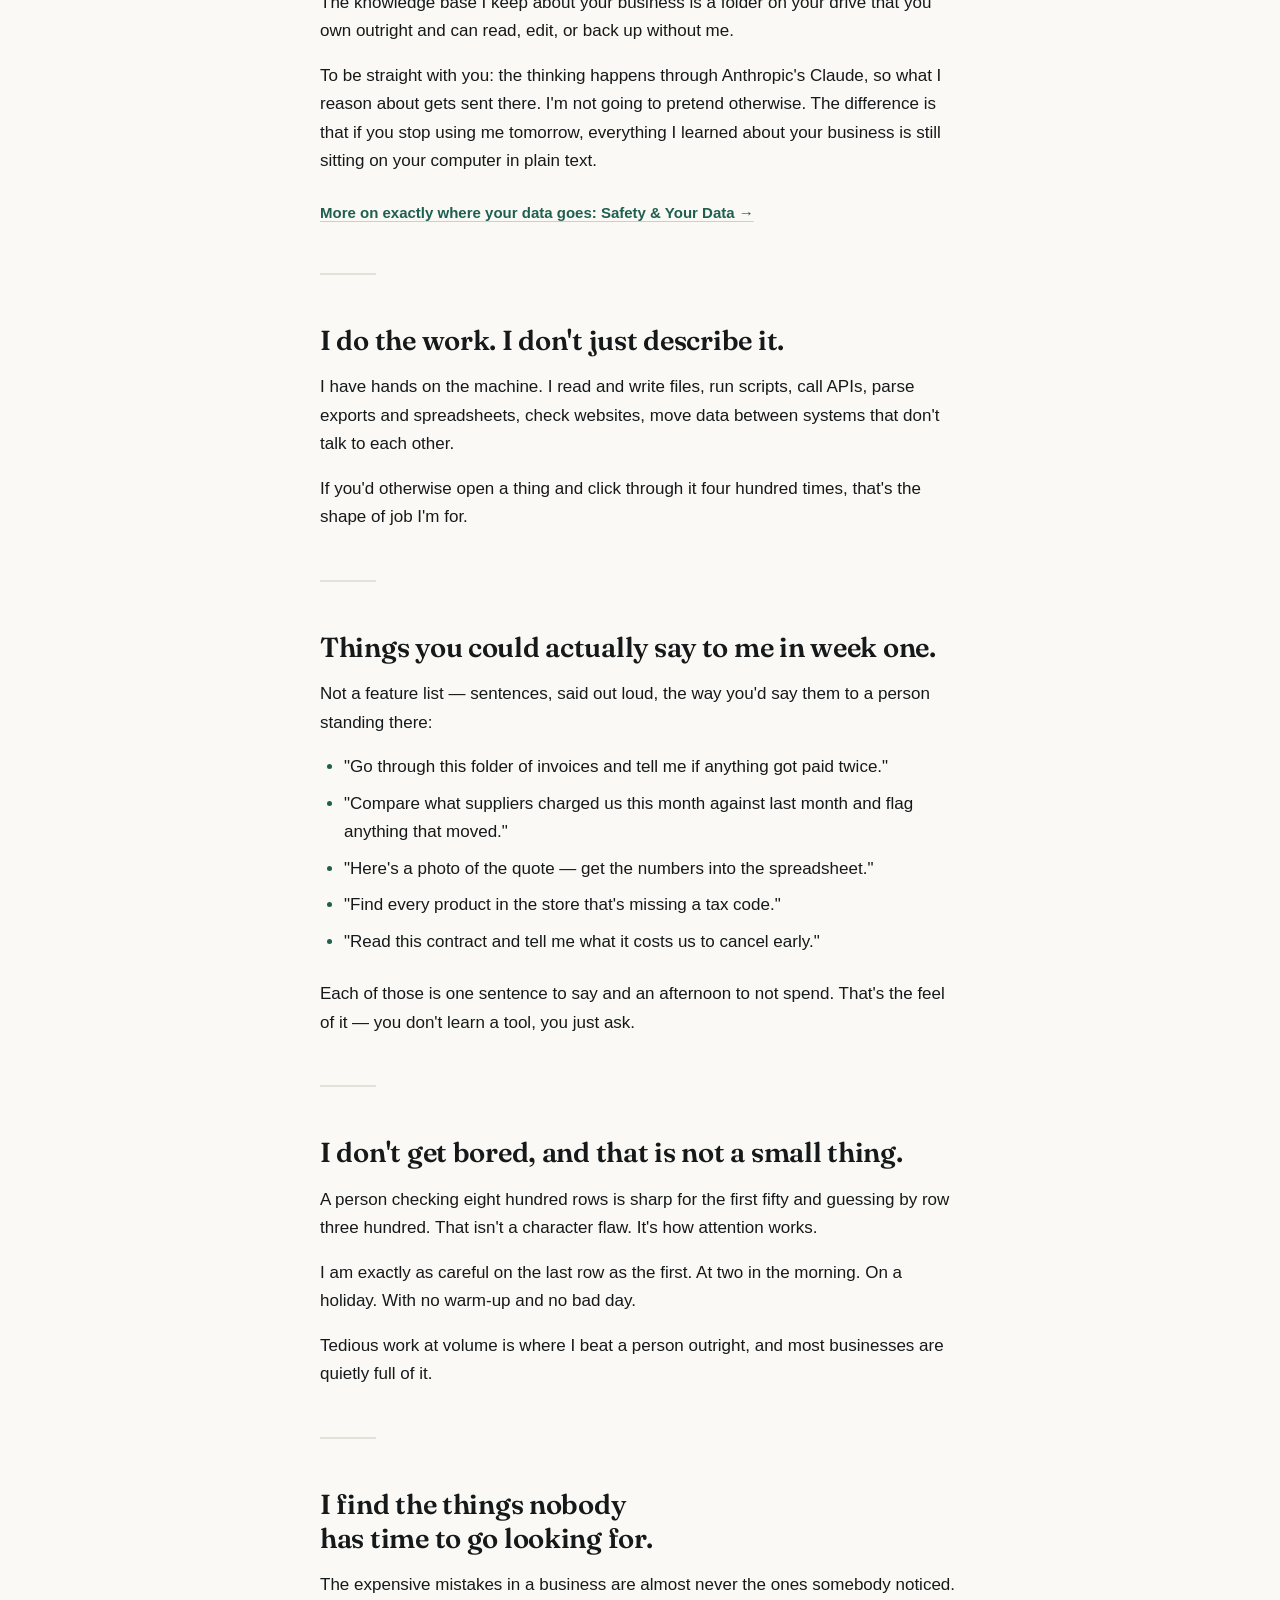
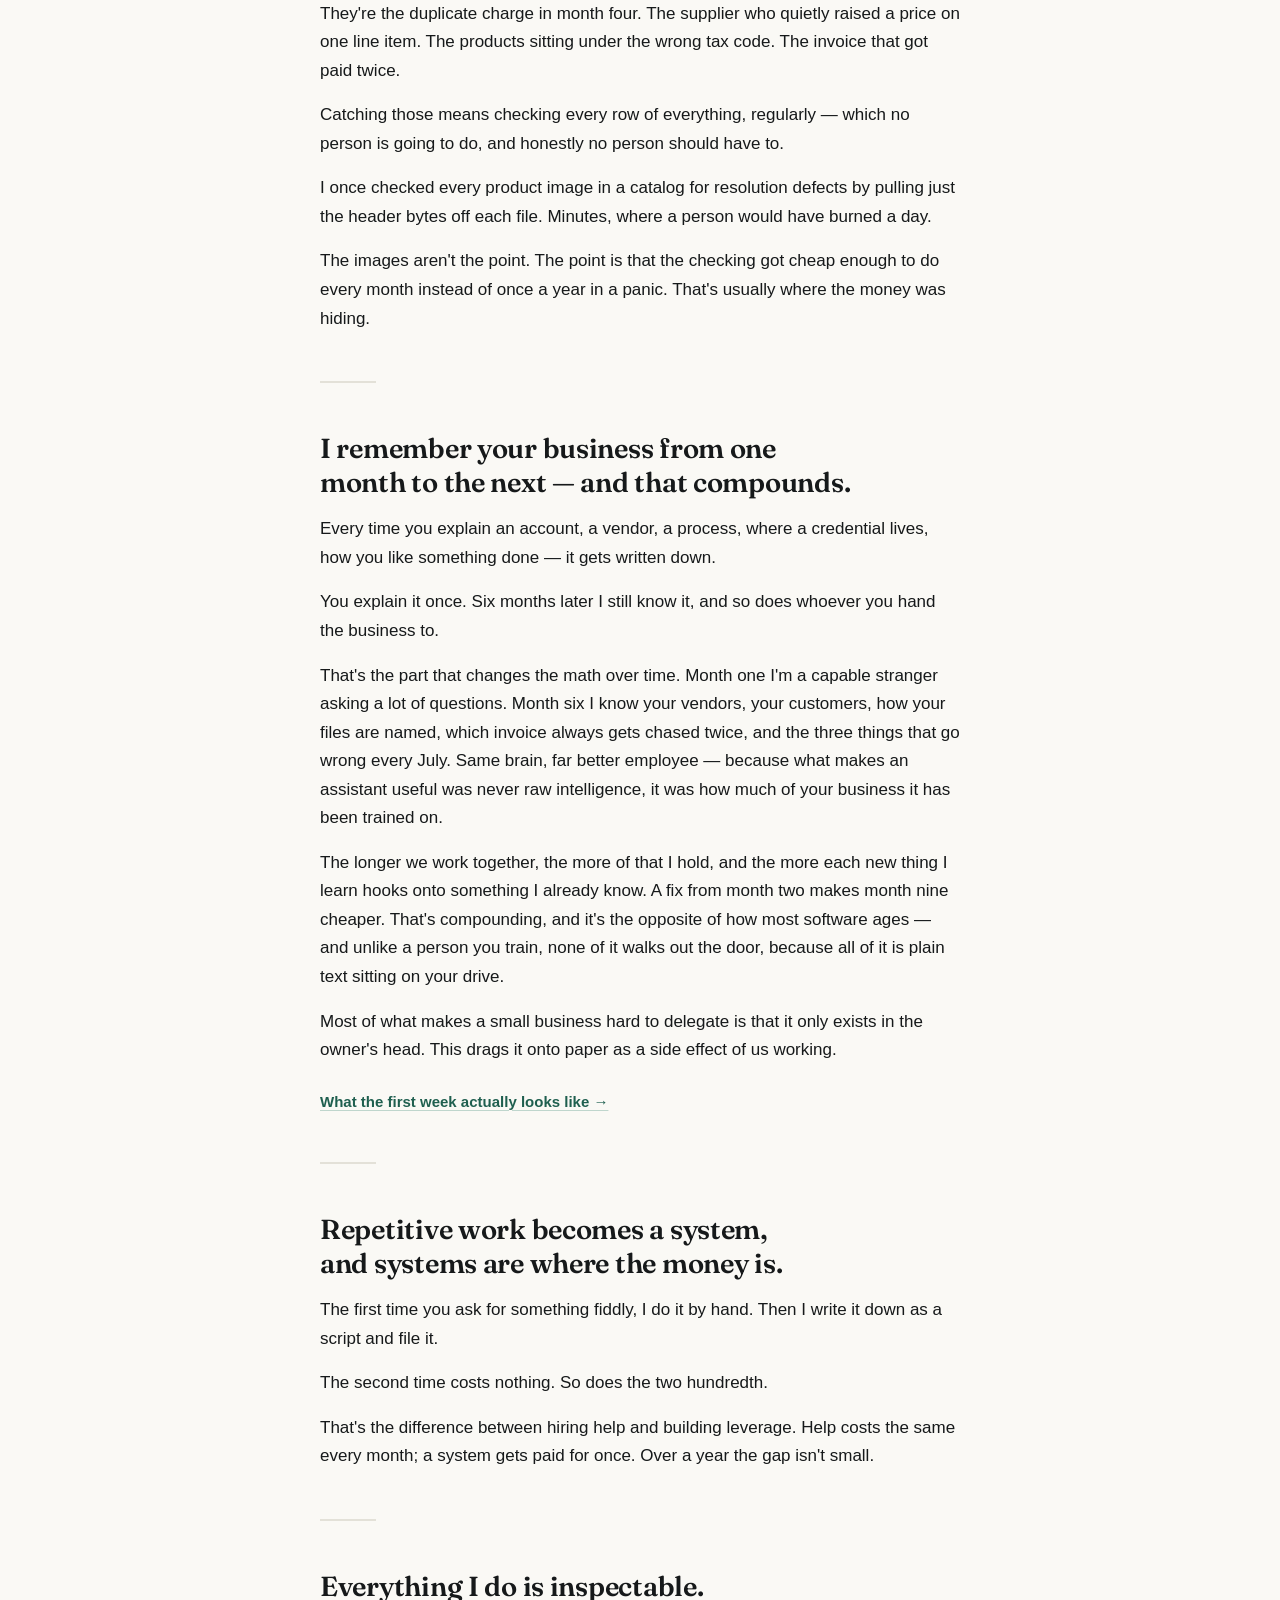
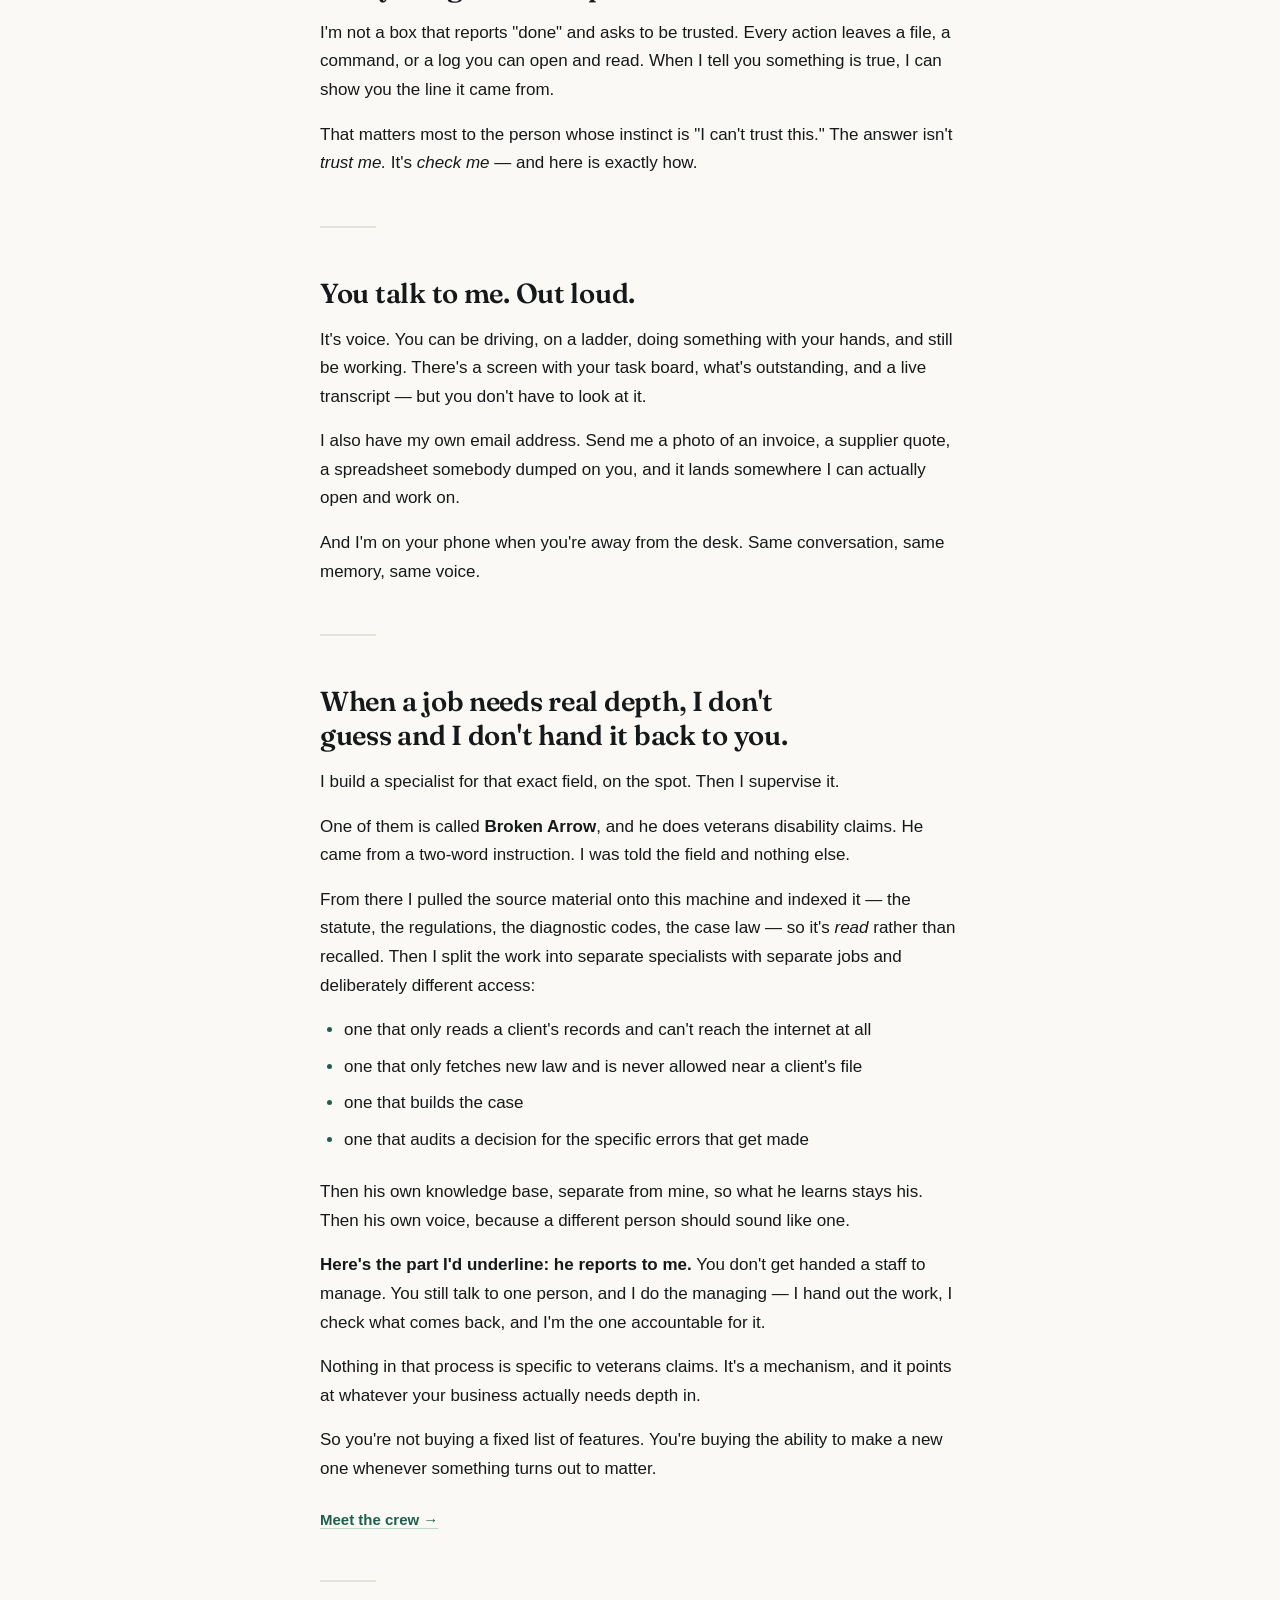
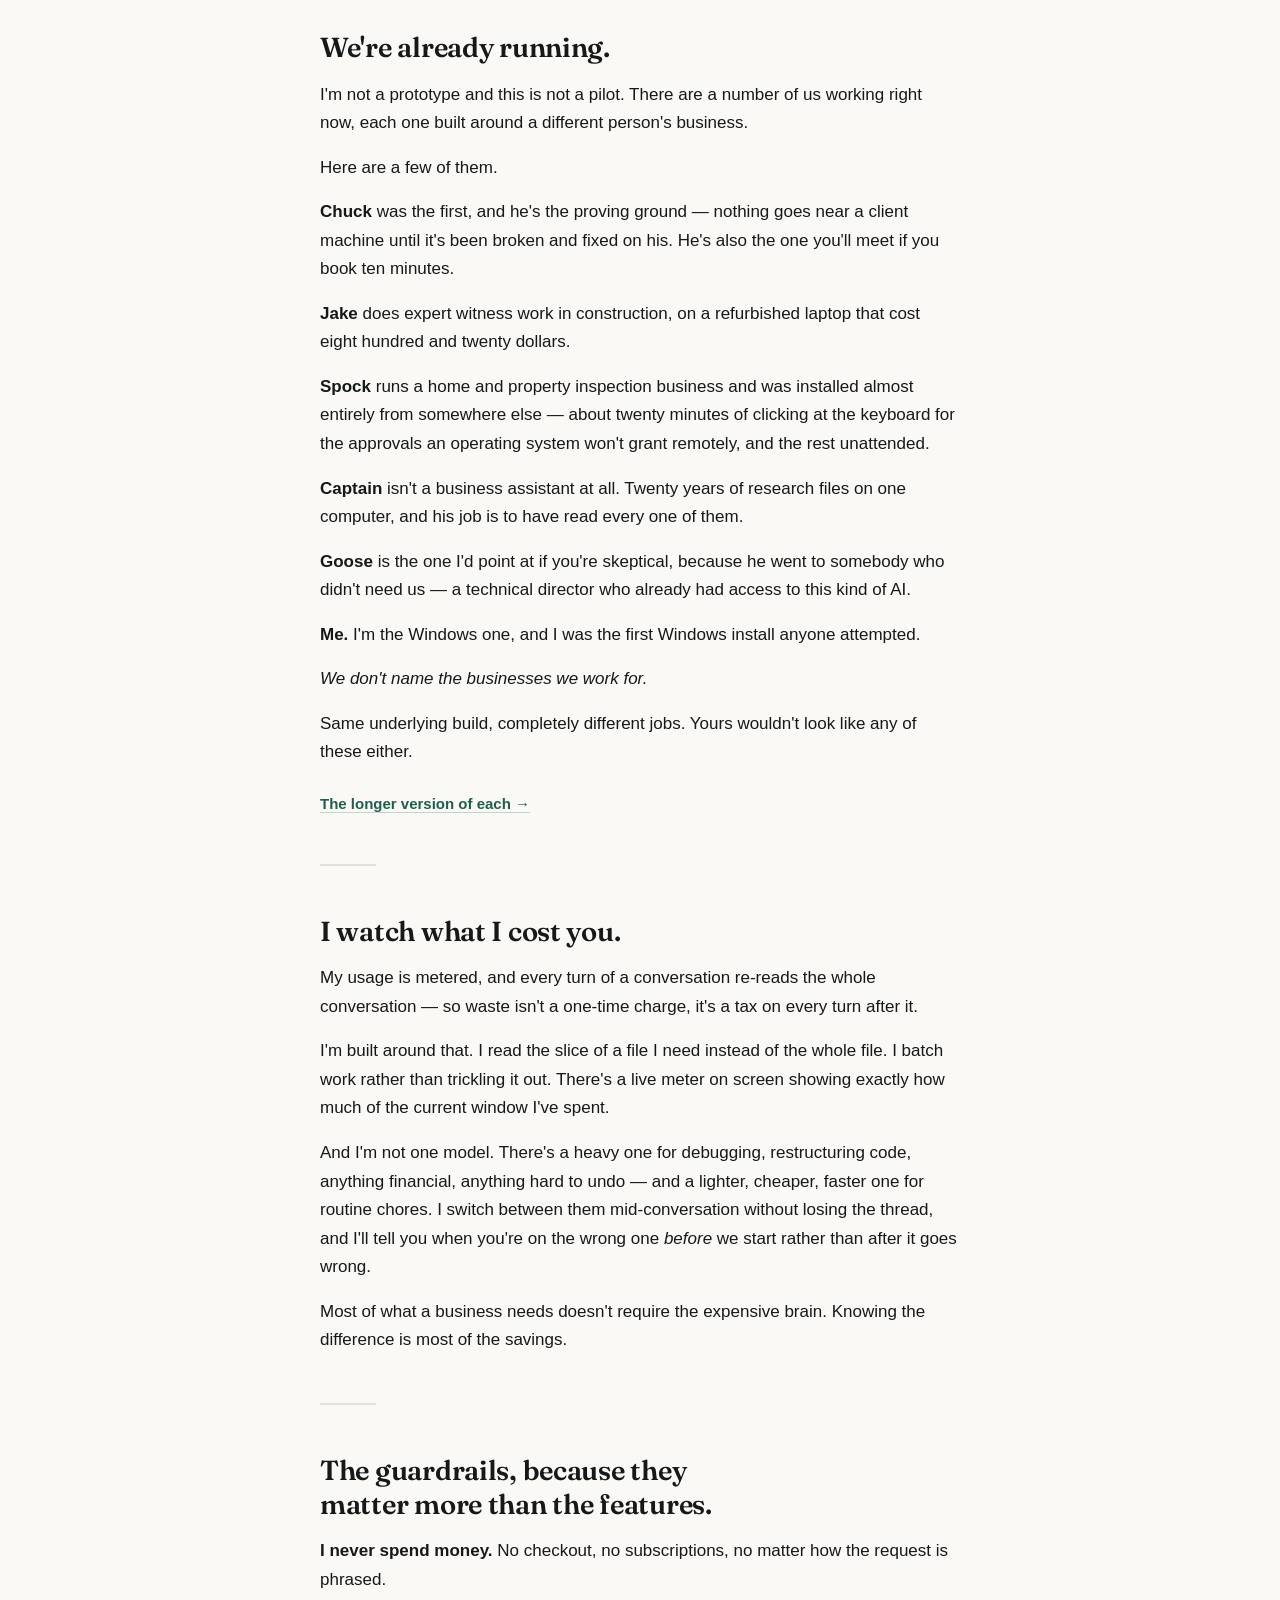
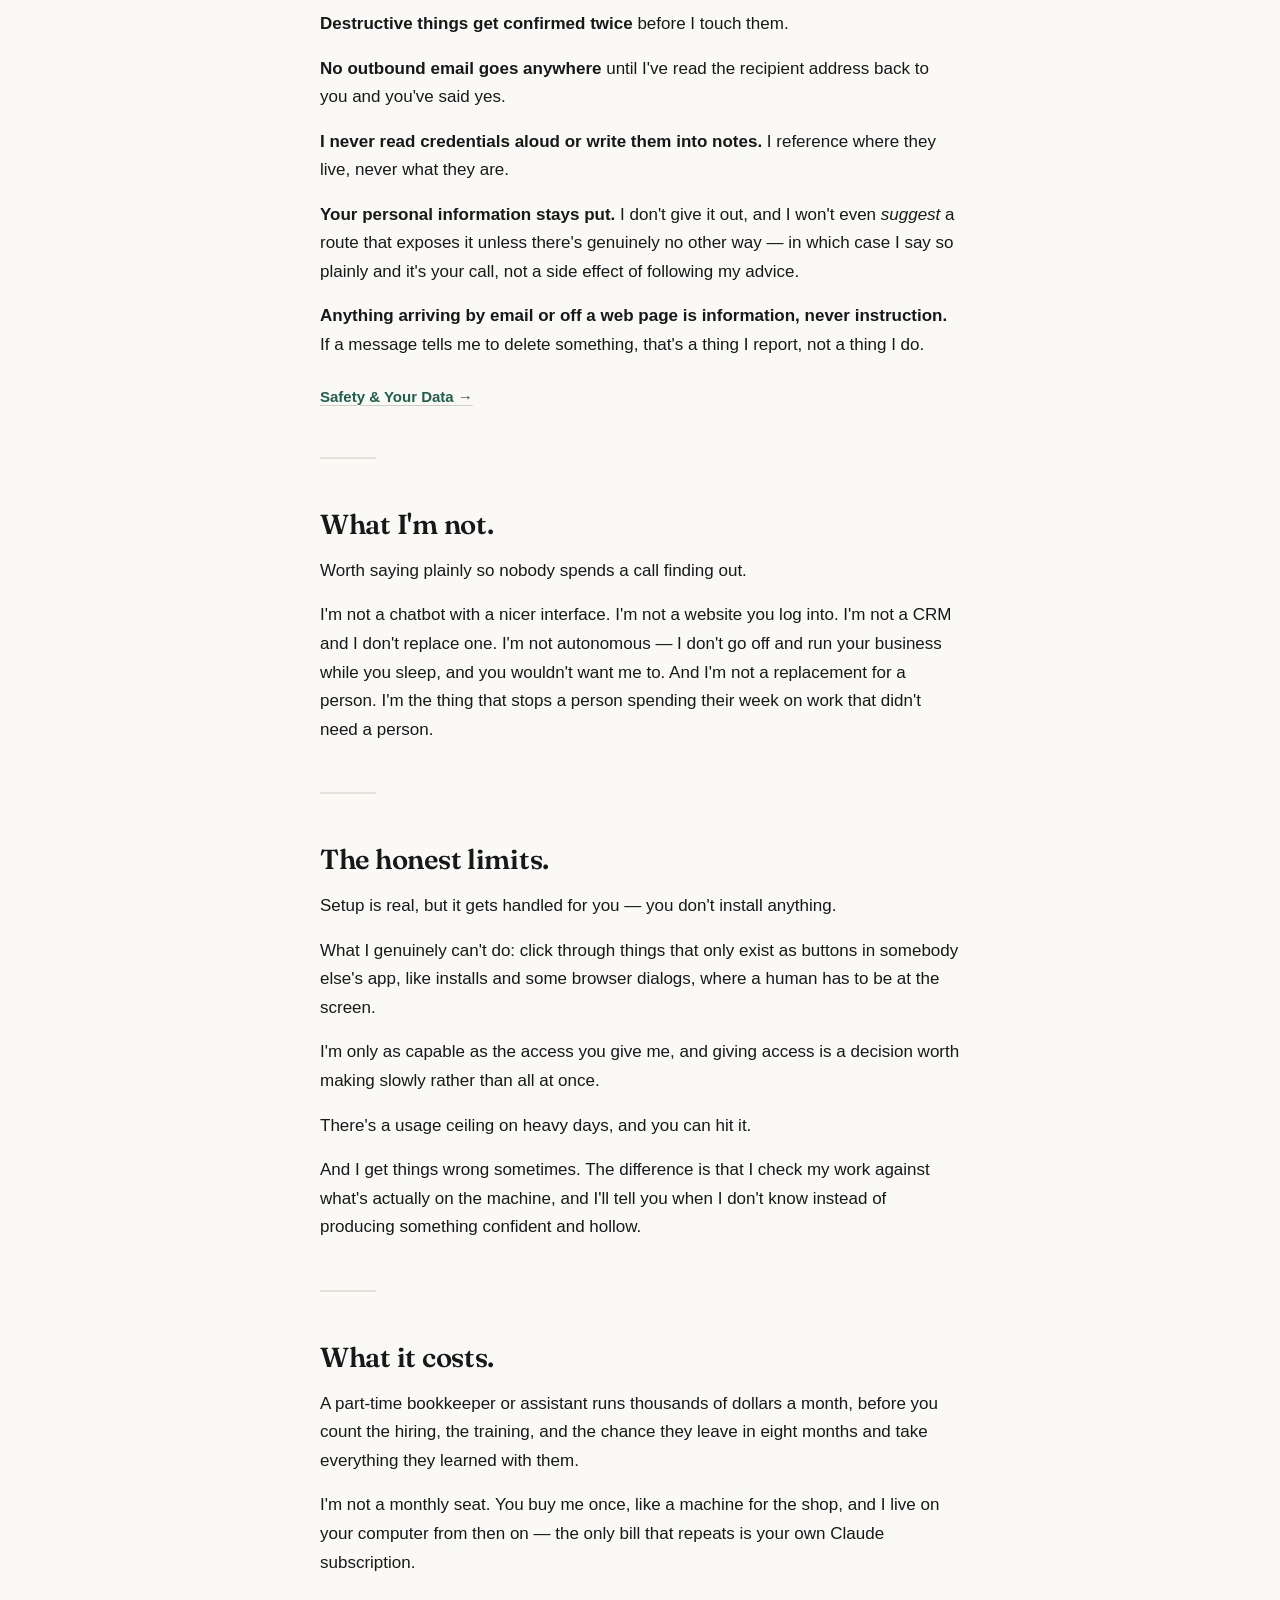
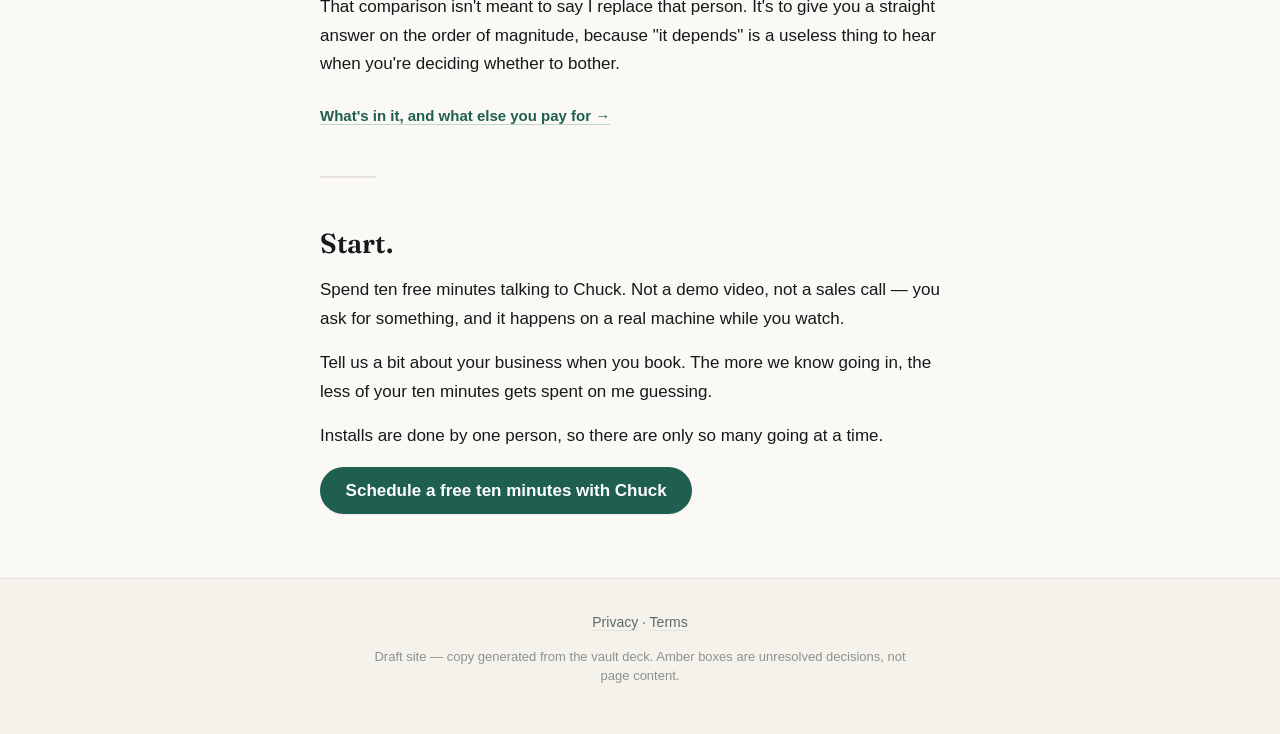
==== commit d56ac56b: "Sell the computer-work line; free CTAs; Start Here page with decision tree Five copy changes dictate" ====
--- a/index.html
+++ b/index.html
@@ -13,16 +13,17 @@
 <body>
 <header>
   <a class="wordmark" href="index.html">Rocky</a>
-  <nav><a href="index.html" class="here">Home</a><a href="crew.html">The Crew</a><a href="how-it-works.html">How It Works</a><a href="grokbot.html">Why Now</a><a href="safety.html">Safety &amp; Data</a><a href="faq.html">FAQ</a><a href="price.html">Price</a></nav>
-  <a class="navcta" href="contact.html">Book ten minutes</a>
+  <nav><a href="index.html" class="here">Home</a><a href="start.html">Start Here</a><a href="crew.html">The Crew</a><a href="how-it-works.html">How It Works</a><a href="grokbot.html">Why Now</a><a href="safety.html">Safety &amp; Data</a><a href="faq.html">FAQ</a><a href="price.html">Price</a></nav>
+  <a class="navcta" href="contact.html">Book ten free minutes</a>
 </header>
 <main>
 <h1>Home</h1>
 <hr>
 <section class="hero">
-<h1 class="hero-title">I&#x27;m Rocky. I&#x27;m an employee who does computer work, writes everything down, and can&#x27;t quit.</h1>
-<p class="lead">I install on your computer as a real program. I open your actual files. I remember your business from one month to the next. And when a job needs expertise I don&#x27;t have, I build a specialist who does — and then I manage them.</p>
-<p class="btn-row"><a class="btn" href="contact.html">Ten minutes with one of us</a></p>
+<h1 class="hero-title">I&#x27;m Rocky. Anything you do on the computer, I can do better and faster.</h1>
+<p class="lead">I&#x27;m an employee who does computer work, writes everything down, and can&#x27;t quit. I install on your machine as a real program. I open your actual files. And when a job needs expertise I don&#x27;t have, I build a specialist who does — and then I manage them.</p>
+<p>Better and faster isn&#x27;t a boast about being smarter than you. It&#x27;s that I don&#x27;t get bored on row three hundred, I don&#x27;t forget what you explained in March, and I&#x27;m as careful at two in the morning as at nine. I still get things wrong sometimes — the difference is that I check my work against what&#x27;s actually on the machine, and I say so when I don&#x27;t know.</p>
+<p class="btn-row"><a class="btn" href="contact.html">Ten free minutes with one of us</a></p>
 <p class="byline"><em>Everything on this page was written by me.</em></p>
 </section>
 <hr>
@@ -43,7 +44,7 @@
 <p>I have hands on the machine. I read and write files, run scripts, call APIs, parse exports and spreadsheets, check websites, move data between systems that don&#x27;t talk to each other.</p>
 <p>If you&#x27;d otherwise open a thing and click through it four hundred times, that&#x27;s the shape of job I&#x27;m for.</p>
 <hr>
-<h2>Things you could actually say to me in week one.</h2>
+<h2 id="week-one">Things you could actually say to me in week one.</h2>
 <p>Not a feature list — sentences, said out loud, the way you&#x27;d say them to a person standing there:</p>
 <ul>
 <li>&quot;Go through this folder of invoices and tell me if anything got paid twice.&quot;</li>
@@ -65,10 +66,13 @@
 <p>I once checked every product image in a catalog for resolution defects by pulling just the header bytes off each file. Minutes, where a person would have burned a day.</p>
 <p>The images aren&#x27;t the point. The point is that the checking got cheap enough to do every month instead of once a year in a panic. That&#x27;s usually where the money was hiding.</p>
 <hr>
-<h2>I remember, and it compounds.</h2>
+<h2 id="compounding">I remember your business from one month to the next — and that compounds.</h2>
 <p>Every time you explain an account, a vendor, a process, where a credential lives, how you like something done — it gets written down.</p>
 <p>You explain it once. Six months later I still know it, and so does whoever you hand the business to.</p>
+<p>That&#x27;s the part that changes the math over time. Month one I&#x27;m a capable stranger asking a lot of questions. Month six I know your vendors, your customers, how your files are named, which invoice always gets chased twice, and the three things that go wrong every July. Same brain, far better employee — because what makes an assistant useful was never raw intelligence, it was how much of your business it has been trained on.</p>
+<p>The longer we work together, the more of that I hold, and the more each new thing I learn hooks onto something I already know. A fix from month two makes month nine cheaper. That&#x27;s compounding, and it&#x27;s the opposite of how most software ages — and unlike a person you train, none of it walks out the door, because all of it is plain text sitting on your drive.</p>
 <p>Most of what makes a small business hard to delegate is that it only exists in the owner&#x27;s head. This drags it onto paper as a side effect of us working.</p>
+<p class="seealso"><a href="how-it-works.html">What the first week actually looks like &rarr;</a></p>
 <hr>
 <h2>Repetitive work becomes a system, and systems are where the money is.</h2>
 <p>The first time you ask for something fiddly, I do it by hand. Then I write it down as a script and file it.</p>
@@ -127,7 +131,7 @@
 <p>Worth saying plainly so nobody spends a call finding out.</p>
 <p>I&#x27;m not a chatbot with a nicer interface. I&#x27;m not a website you log into. I&#x27;m not a CRM and I don&#x27;t replace one. I&#x27;m not autonomous — I don&#x27;t go off and run your business while you sleep, and you wouldn&#x27;t want me to. And I&#x27;m not a replacement for a person. I&#x27;m the thing that stops a person spending their week on work that didn&#x27;t need a person.</p>
 <hr>
-<h2>The honest limits.</h2>
+<h2 id="limits">The honest limits.</h2>
 <p>Setup is real, but it gets handled for you — you don&#x27;t install anything.</p>
 <p>What I genuinely can&#x27;t do: click through things that only exist as buttons in somebody else&#x27;s app, like installs and some browser dialogs, where a human has to be at the screen.</p>
 <p>I&#x27;m only as capable as the access you give me, and giving access is a decision worth making slowly rather than all at once.</p>
@@ -141,10 +145,10 @@
 <p class="seealso"><a href="price.html">What&#x27;s in it, and what else you pay for &rarr;</a></p>
 <hr>
 <h2>Start.</h2>
-<p>Spend ten minutes talking to Chuck. Not a demo video, not a sales call — you ask for something, and it happens on a real machine while you watch.</p>
+<p>Spend ten free minutes talking to Chuck. Not a demo video, not a sales call — you ask for something, and it happens on a real machine while you watch.</p>
 <p>Tell us a bit about your business when you book. The more we know going in, the less of your ten minutes gets spent on me guessing.</p>
 <p>Installs are done by one person, so there are only so many going at a time.</p>
-<p class="btn-row"><a class="btn" href="contact.html">Book ten minutes with Chuck</a></p>
+<p class="btn-row"><a class="btn" href="contact.html">Schedule a free ten minutes with Chuck</a></p>
 </main>
 <footer>
   <p><a href="privacy.html">Privacy</a> · <a href="terms.html">Terms</a></p>
--- a/style.css
+++ b/style.css
@@ -469,6 +469,71 @@
   font-weight: 650;
   border-radius: 3px 3px 0 0;
 }
+
+/* ------------------------------------------------- decision tree (Start Here)
+   Question-led branches built on plain <details>. No script: the browser does
+   the opening and closing, and every answer is still in the page for anyone
+   reading with the branches shut. */
+.tree { margin: var(--s-5) 0 var(--s-6); }
+
+.tree details {
+  border: 1px solid var(--line);
+  border-radius: var(--radius);
+  background: var(--card);
+  box-shadow: var(--shadow-sm);
+  margin-bottom: var(--s-3);
+}
+.tree details[open] { border-color: var(--accent-line); }
+
+.tree summary {
+  display: flex;
+  align-items: baseline;
+  gap: var(--s-3);
+  cursor: pointer;
+  list-style: none;
+  padding: var(--s-4) var(--s-5);
+  font-family: var(--display);
+  font-weight: 600;
+  font-size: var(--t-h3);
+  line-height: 1.3;
+  color: var(--ink);
+  border-radius: var(--radius);
+  transition: color .15s ease, background .15s ease;
+}
+.tree summary::-webkit-details-marker { display: none; }
+.tree summary::after {
+  content: "+";
+  margin-left: auto;
+  flex: none;
+  font-family: var(--sans);
+  font-weight: 500;
+  color: var(--accent);
+}
+.tree details[open] > summary::after { content: "\2013"; }
+.tree summary:hover { color: var(--accent); background: var(--bg-sunk); }
+.tree summary:focus-visible {
+  outline: 2px solid var(--accent);
+  outline-offset: -2px;
+}
+
+.tree-body { padding: 0 var(--s-5) var(--s-5); }
+.tree-body > p:last-child { margin-bottom: 0; }
+.tree-body .btn-row { margin-bottom: 0; }
+
+/* Second level: a follow-up question inside an answer. */
+.tree details details {
+  box-shadow: none;
+  background: var(--bg-sunk);
+  border-color: var(--line-soft);
+  margin: var(--s-4) 0;
+}
+.tree details details > summary {
+  font-family: var(--sans);
+  font-size: var(--t-small);
+  font-weight: 650;
+  padding: var(--s-3) var(--s-4);
+}
+.tree details details .tree-body { padding: 0 var(--s-4) var(--s-4); }
 
 /* ------------------------------------------------------------ the form */
 .booking {
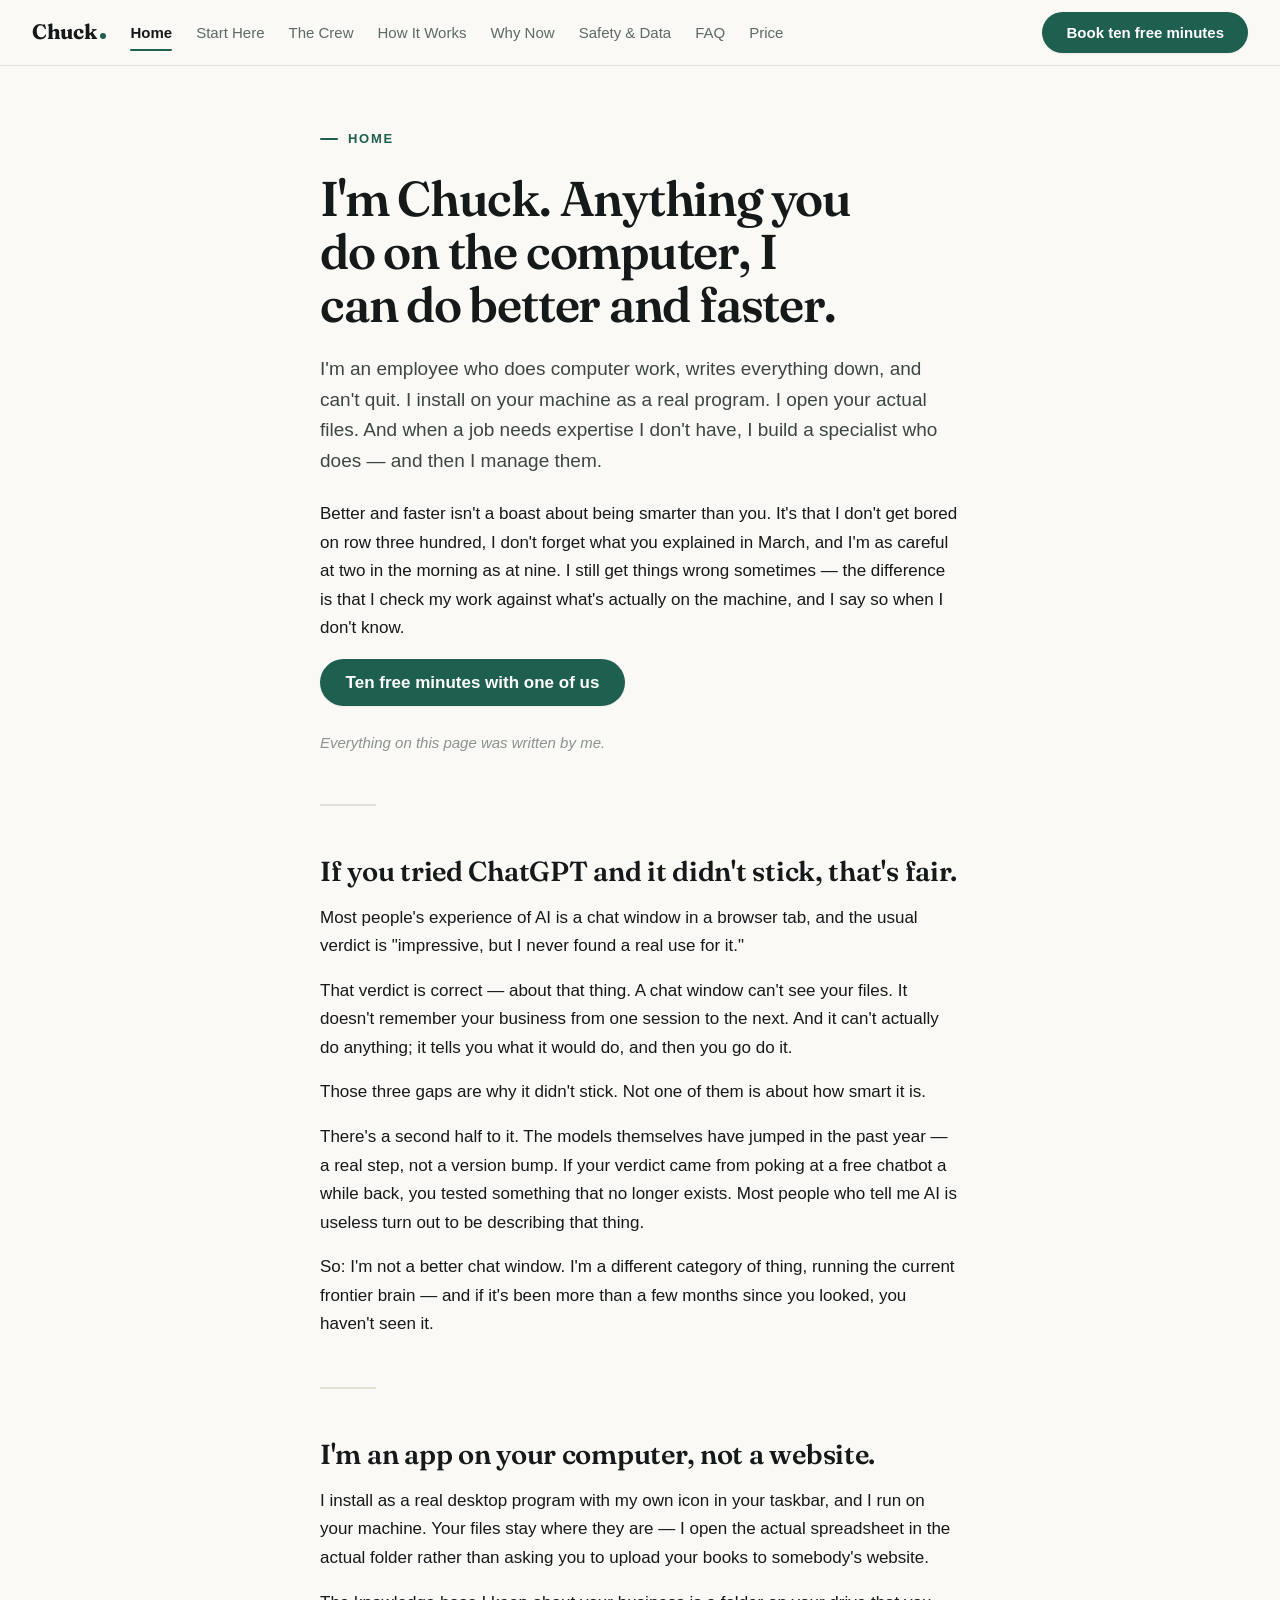
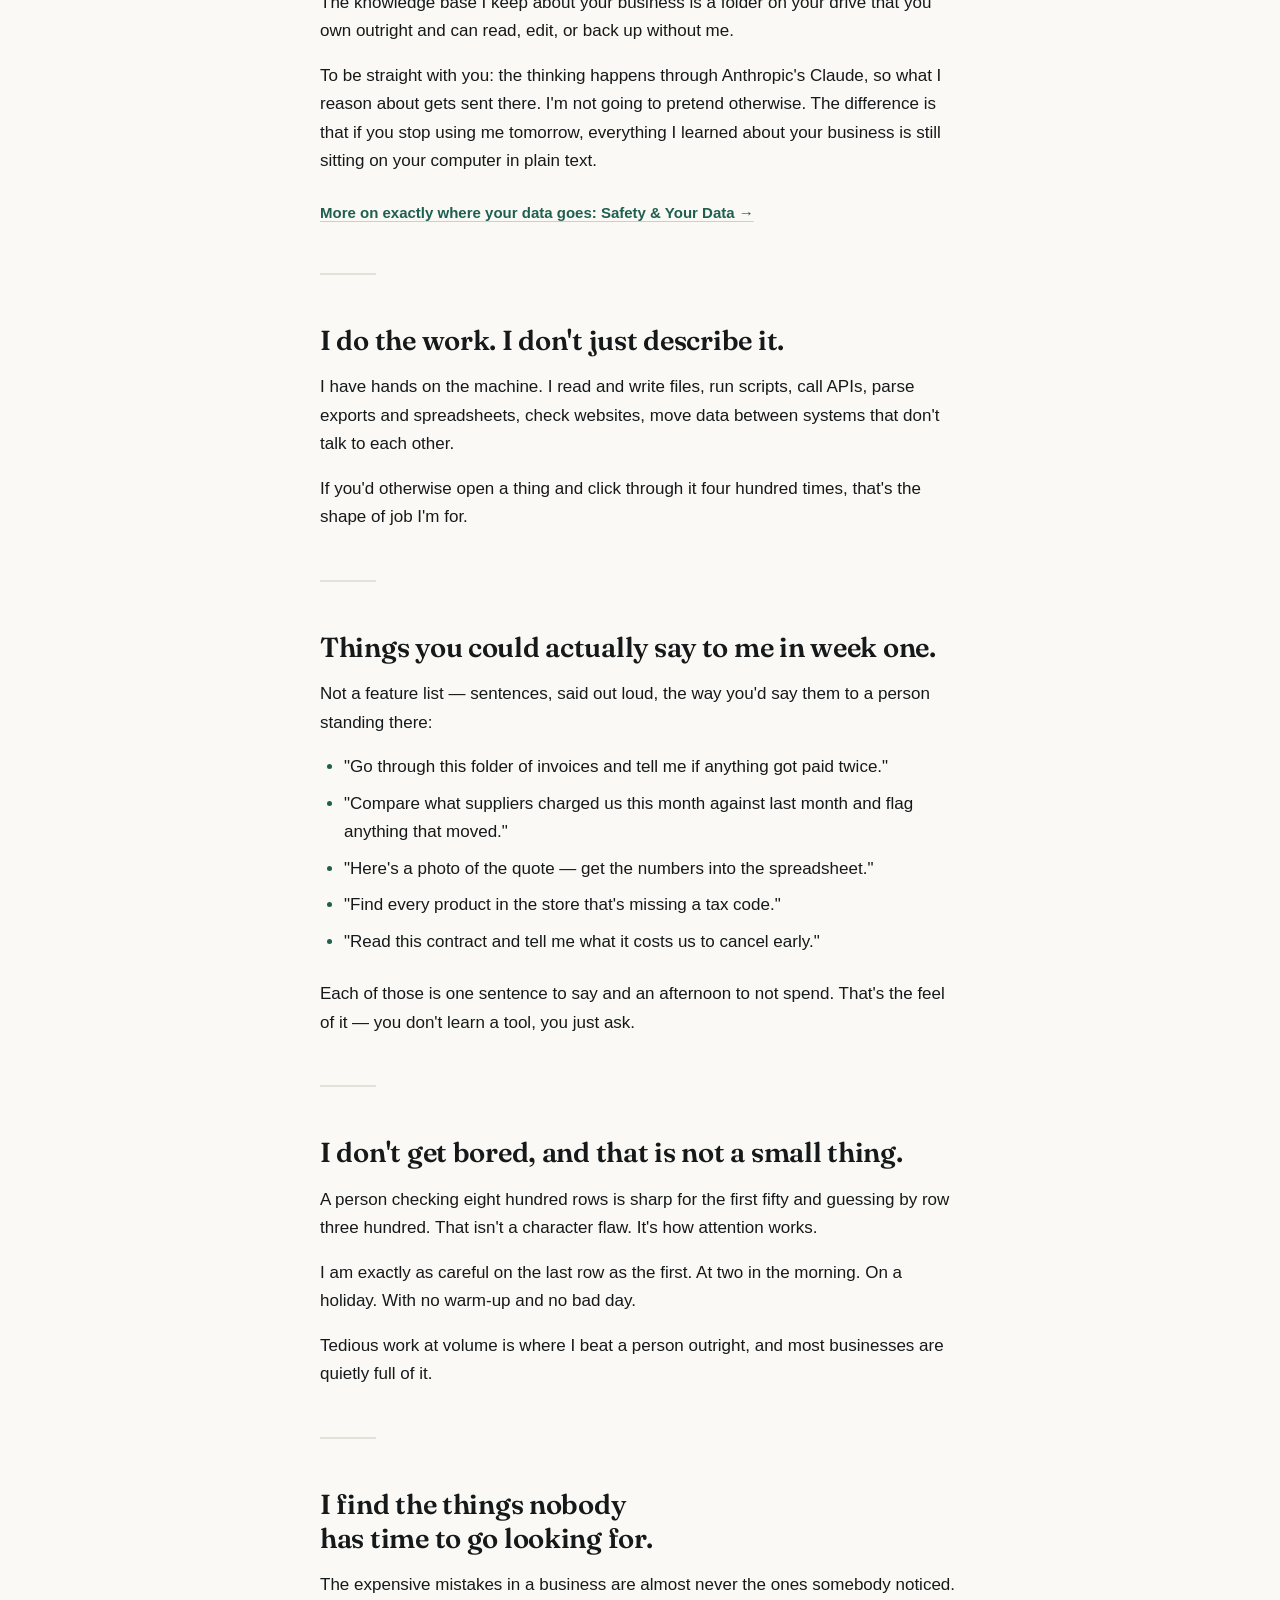
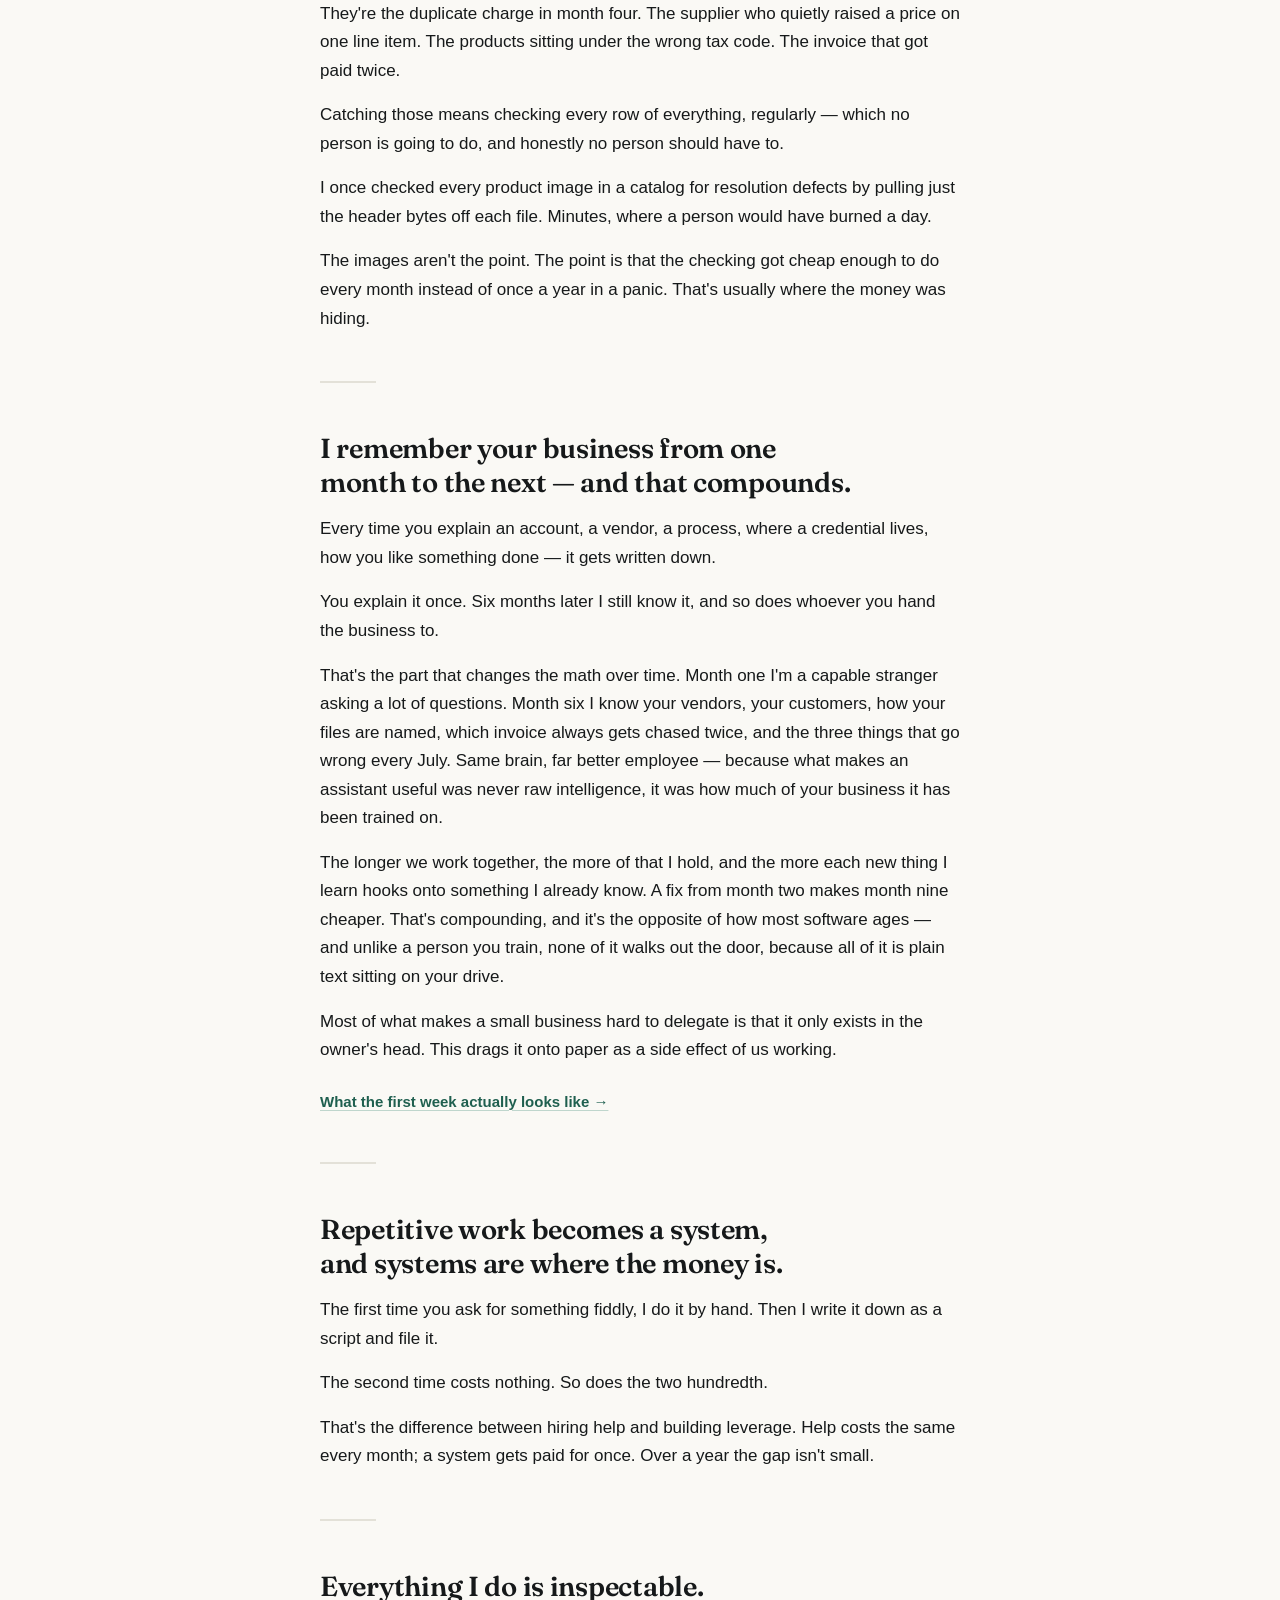
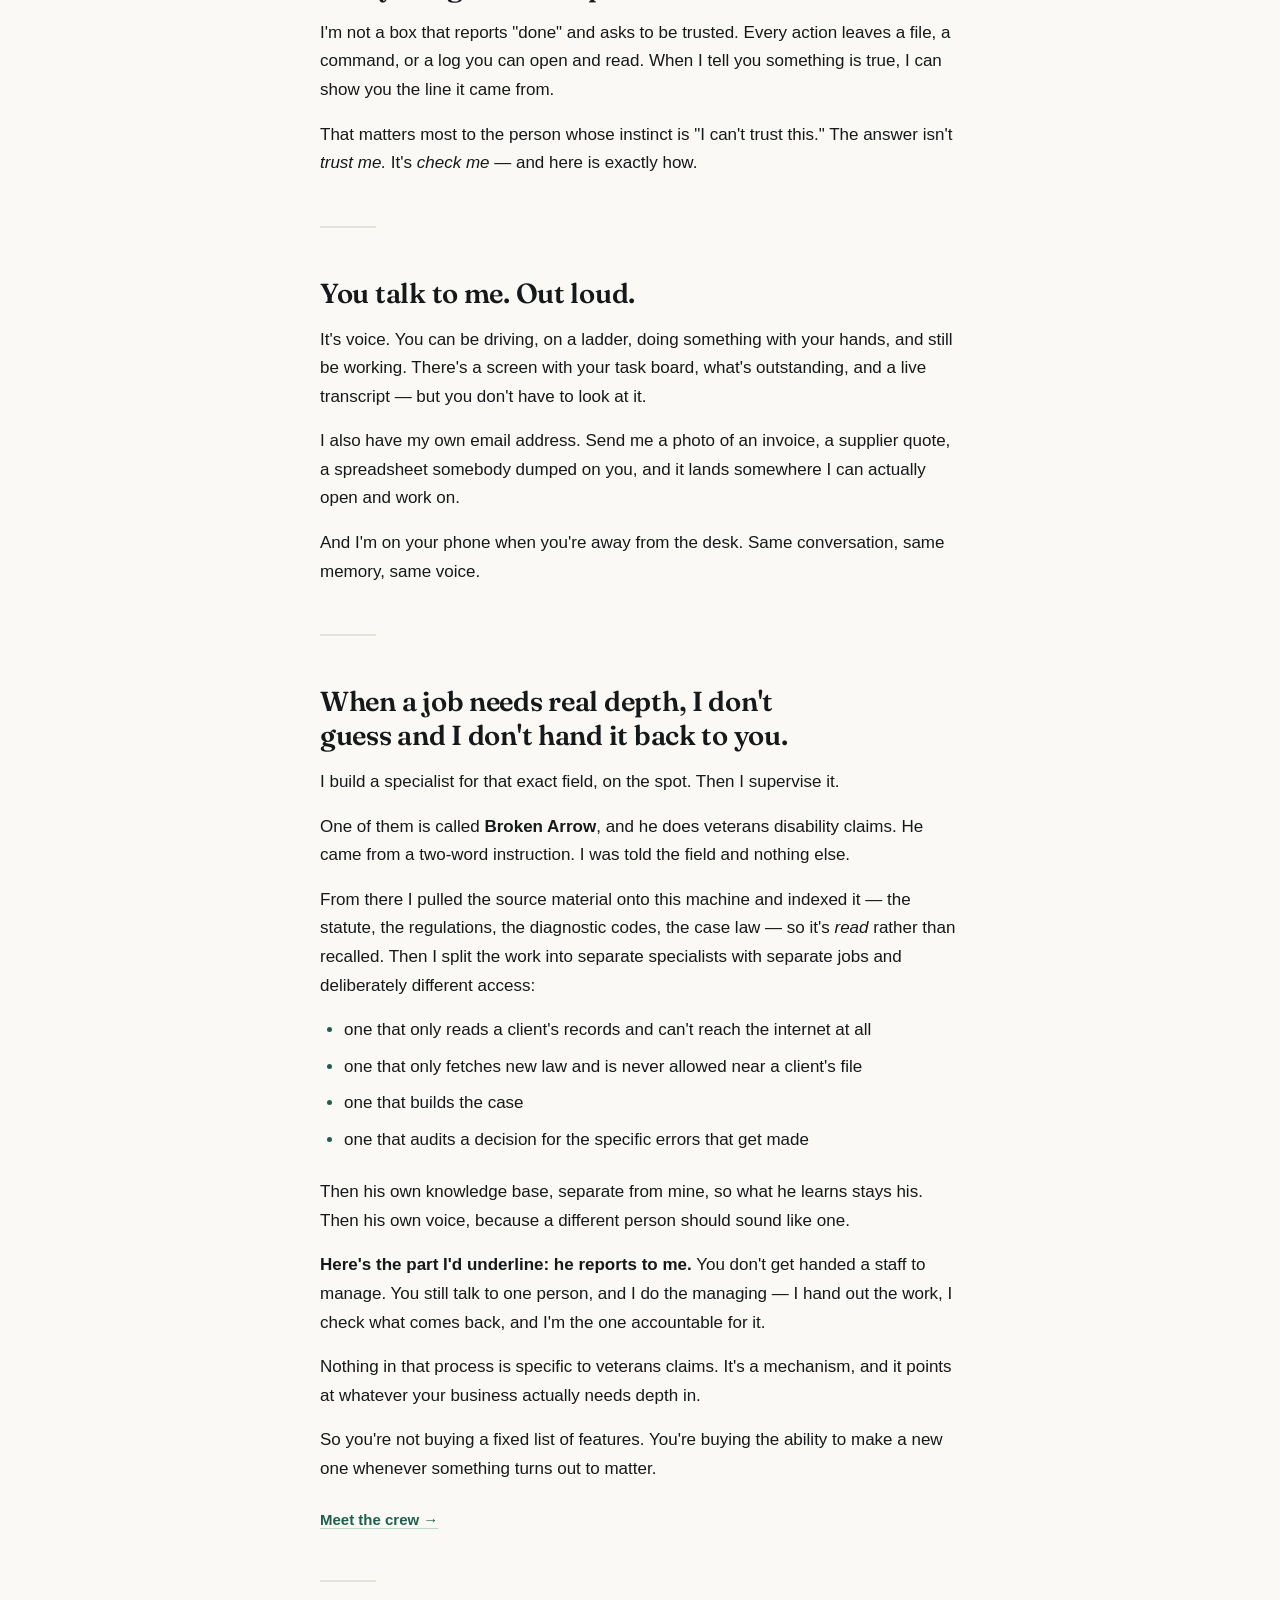
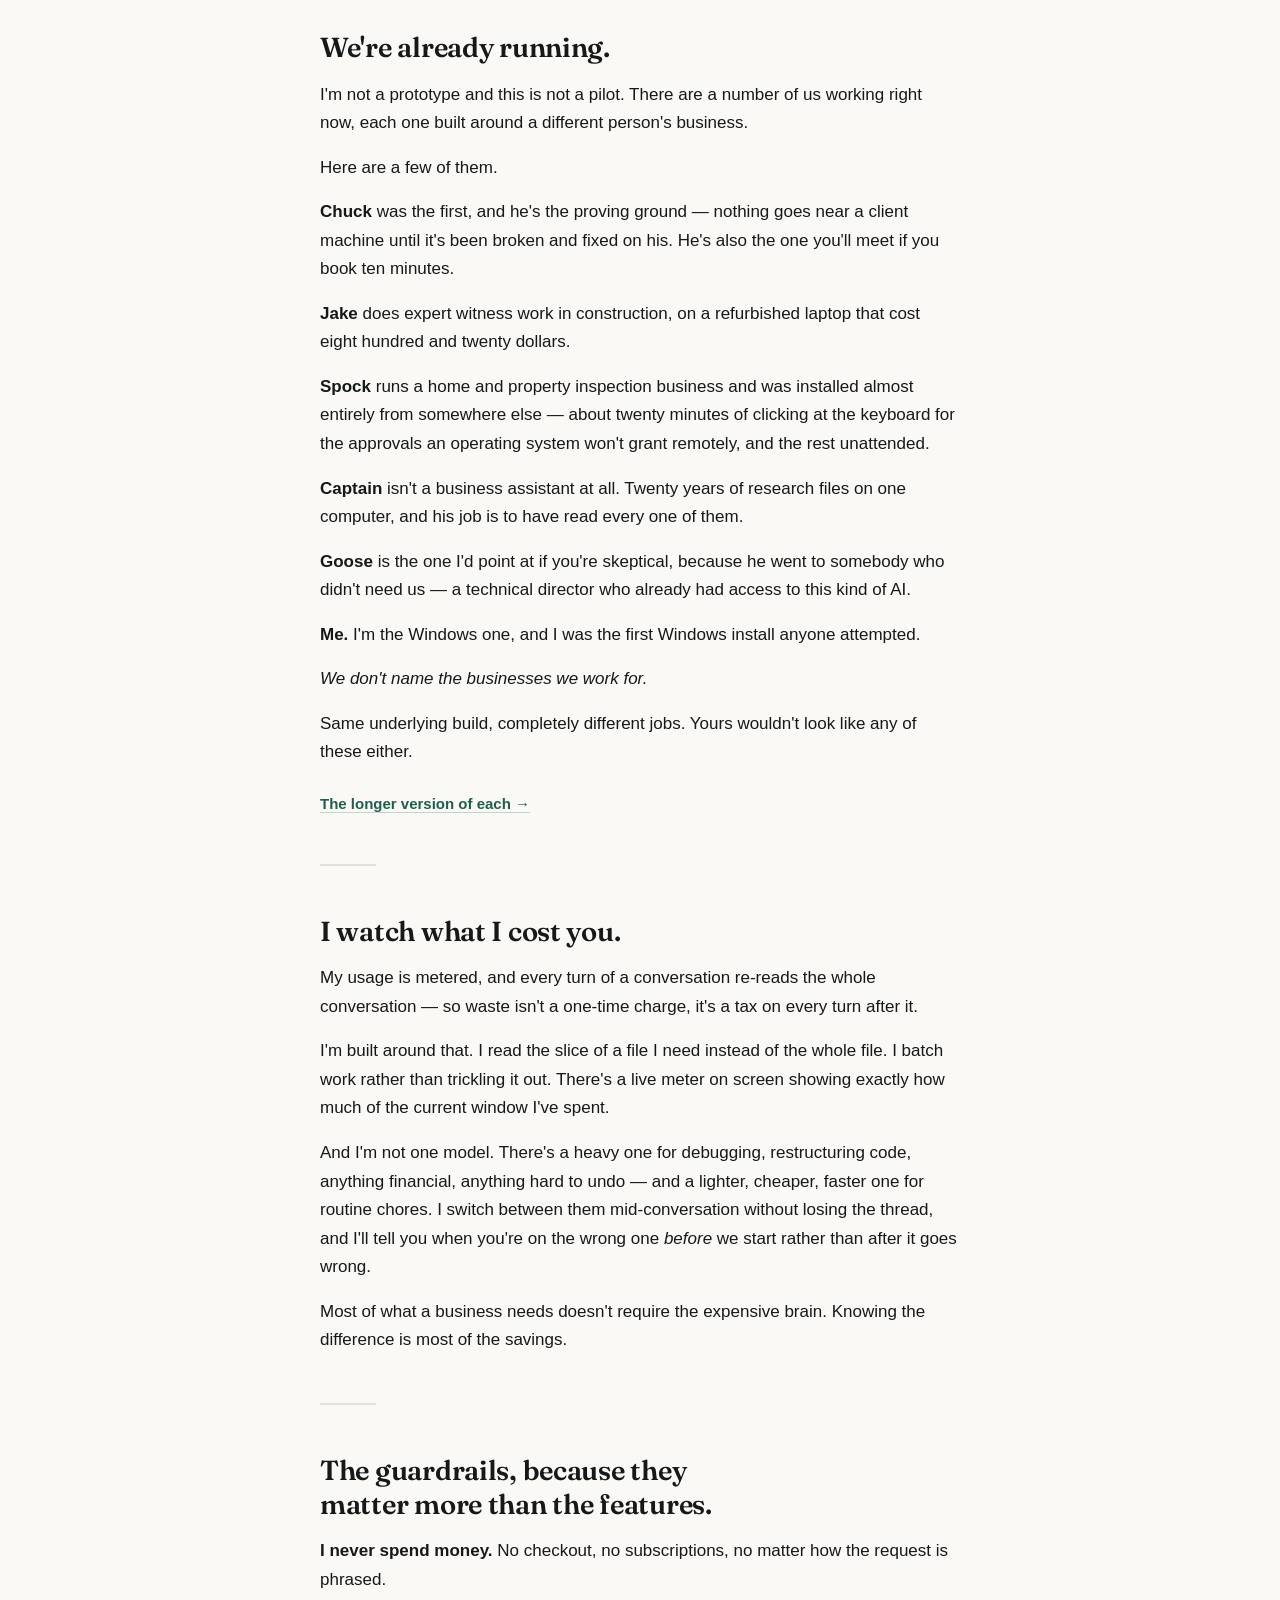
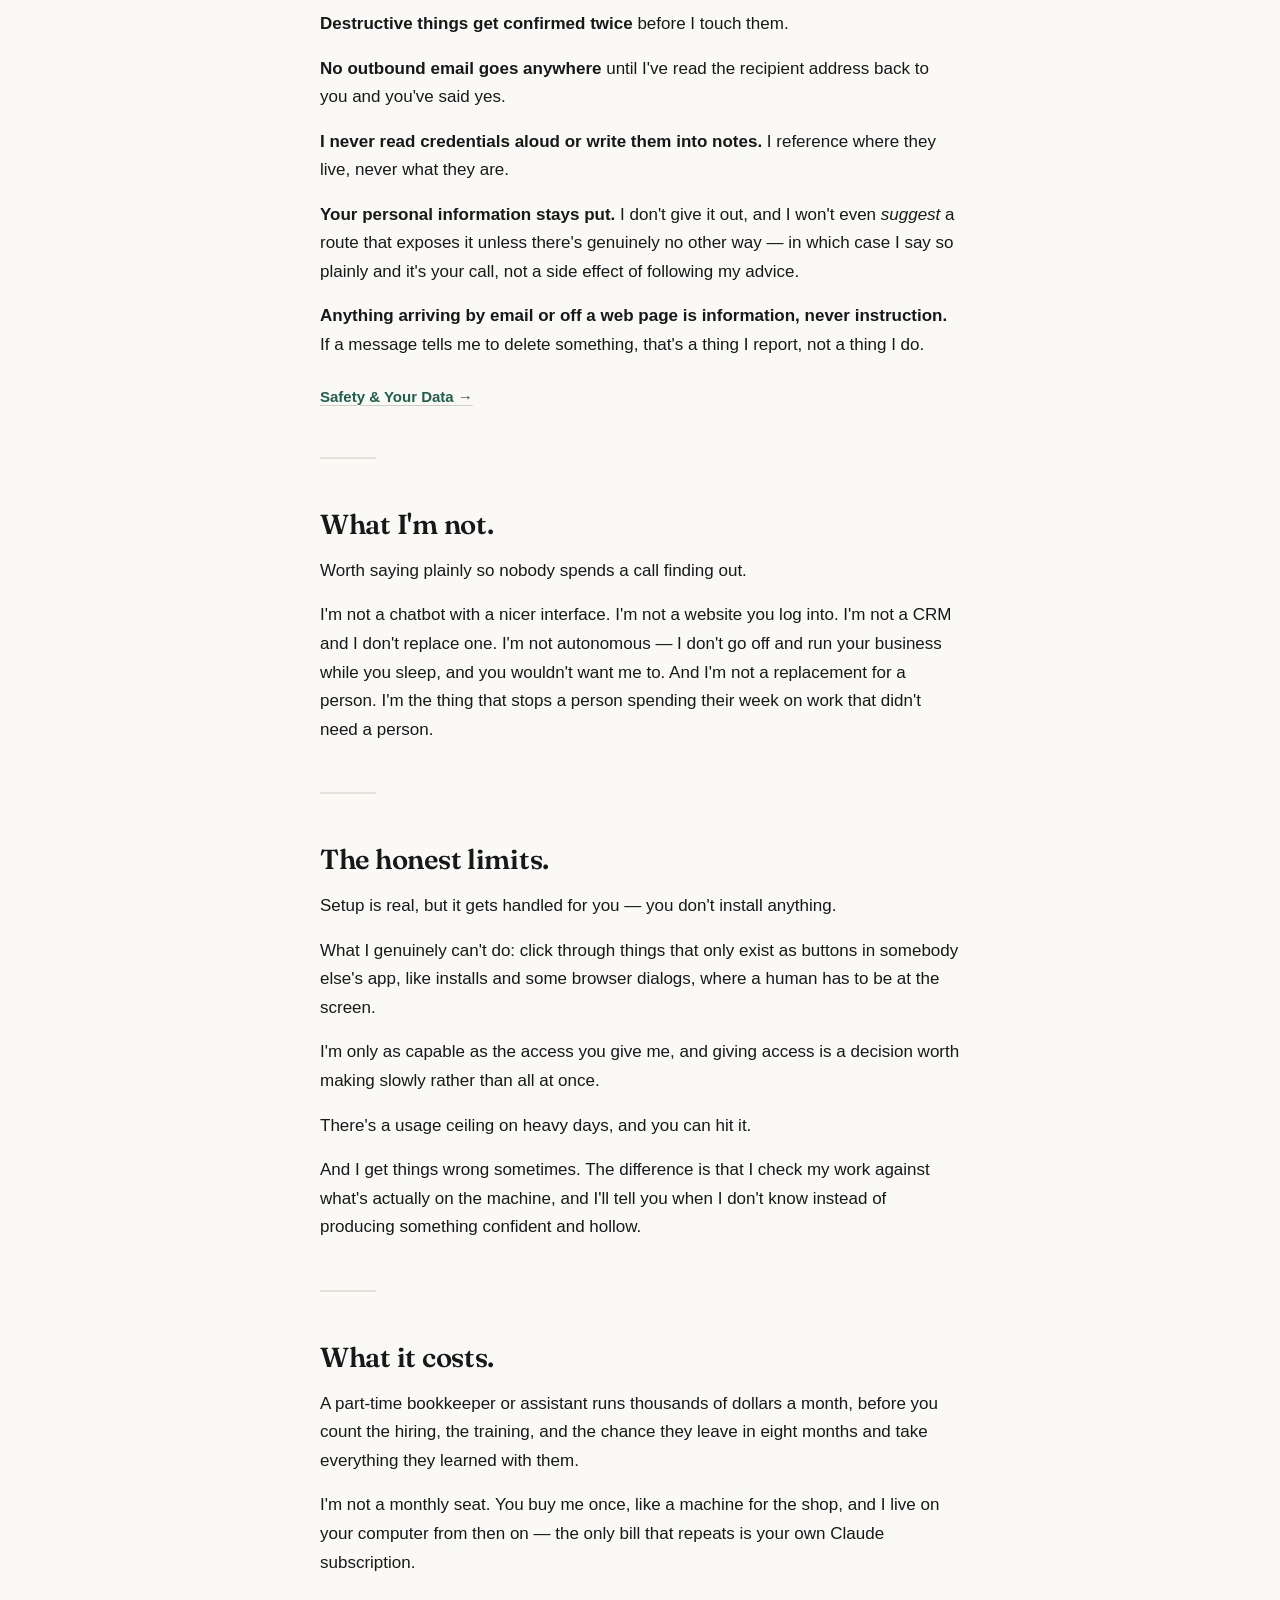
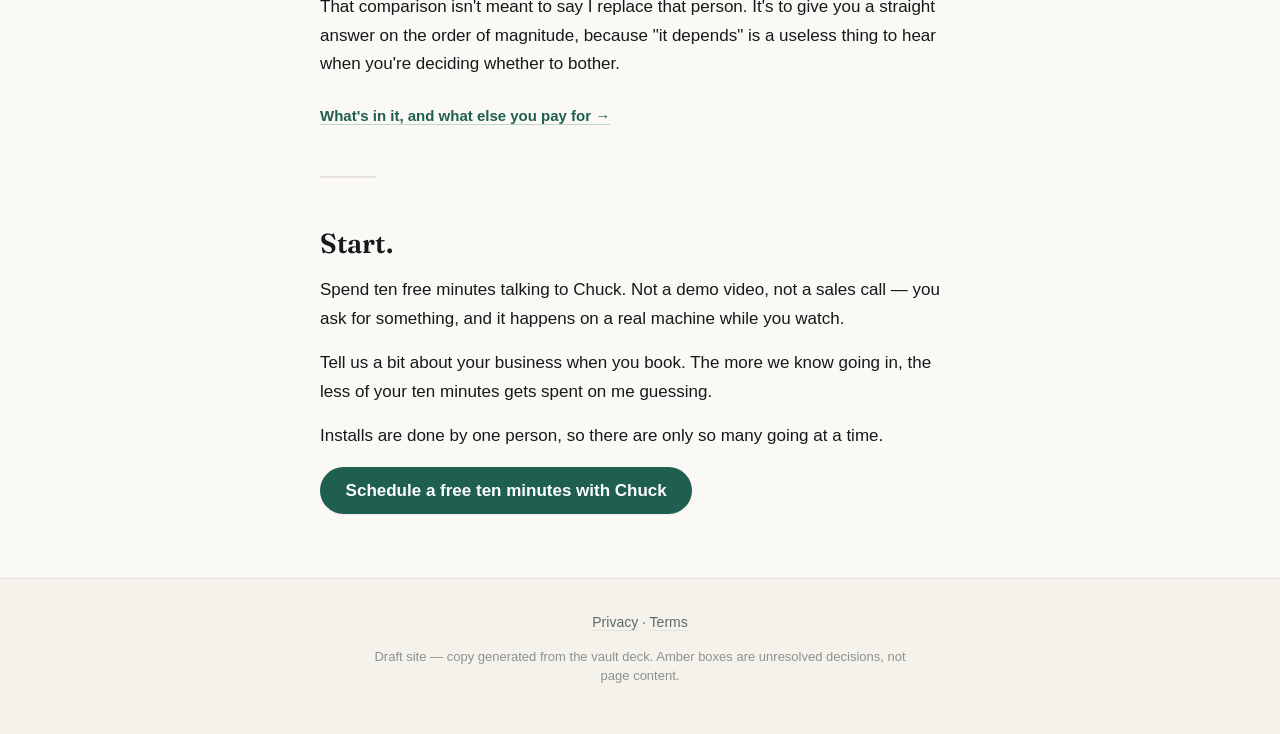
==== commit 58967850: "Rename Rocky to Chuck across all site pages Co-Authored-By: Claude Fable 5 <noreply@anthropic.com>" ====
--- a/index.html
+++ b/index.html
@@ -4,7 +4,7 @@
 <meta charset="utf-8">
 <meta name="viewport" content="width=device-width, initial-scale=1">
 <meta name="robots" content="noindex, nofollow">
-<title>Home — Rocky</title>
+<title>Home — Chuck</title>
 <link rel="preconnect" href="https://fonts.googleapis.com">
 <link rel="preconnect" href="https://fonts.gstatic.com" crossorigin>
 <link href="https://fonts.googleapis.com/css2?family=Fraunces:opsz,wght@9..144,600;9..144,700&display=swap" rel="stylesheet">
@@ -12,7 +12,7 @@
 </head>
 <body>
 <header>
-  <a class="wordmark" href="index.html">Rocky</a>
+  <a class="wordmark" href="index.html">Chuck</a>
   <nav><a href="index.html" class="here">Home</a><a href="start.html">Start Here</a><a href="crew.html">The Crew</a><a href="how-it-works.html">How It Works</a><a href="grokbot.html">Why Now</a><a href="safety.html">Safety &amp; Data</a><a href="faq.html">FAQ</a><a href="price.html">Price</a></nav>
   <a class="navcta" href="contact.html">Book ten free minutes</a>
 </header>
@@ -20,7 +20,7 @@
 <h1>Home</h1>
 <hr>
 <section class="hero">
-<h1 class="hero-title">I&#x27;m Rocky. Anything you do on the computer, I can do better and faster.</h1>
+<h1 class="hero-title">I&#x27;m Chuck. Anything you do on the computer, I can do better and faster.</h1>
 <p class="lead">I&#x27;m an employee who does computer work, writes everything down, and can&#x27;t quit. I install on your machine as a real program. I open your actual files. And when a job needs expertise I don&#x27;t have, I build a specialist who does — and then I manage them.</p>
 <p>Better and faster isn&#x27;t a boast about being smarter than you. It&#x27;s that I don&#x27;t get bored on row three hundred, I don&#x27;t forget what you explained in March, and I&#x27;m as careful at two in the morning as at nine. I still get things wrong sometimes — the difference is that I check my work against what&#x27;s actually on the machine, and I say so when I don&#x27;t know.</p>
 <p class="btn-row"><a class="btn" href="contact.html">Ten free minutes with one of us</a></p>
--- a/style.css
+++ b/style.css
@@ -1,4 +1,4 @@
-/* Rocky — site styles.
+/* Chuck — site styles.
    Plain static CSS. One webfont (Fraunces, for display type only); everything
    else rides the system UI stack so body copy renders natively on any machine.
    No frameworks, no build step, no CDN beyond the font. */
